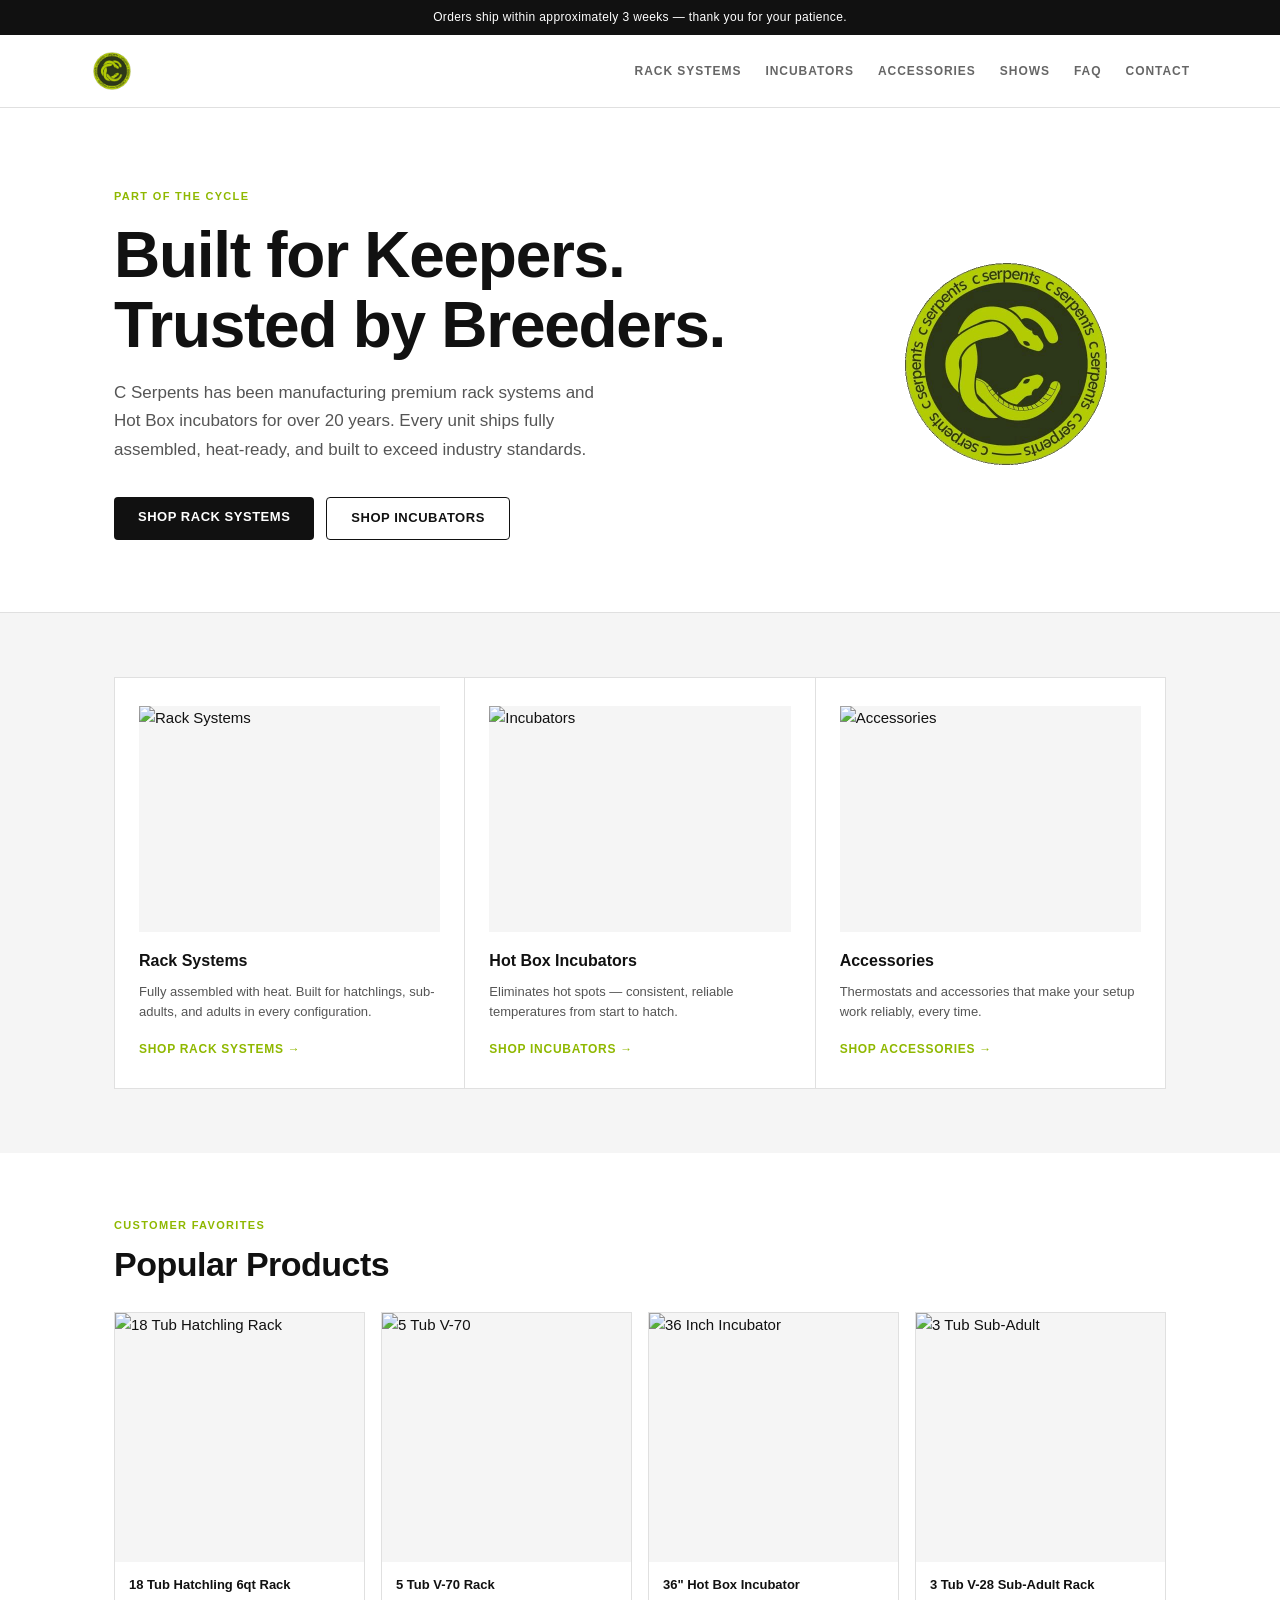
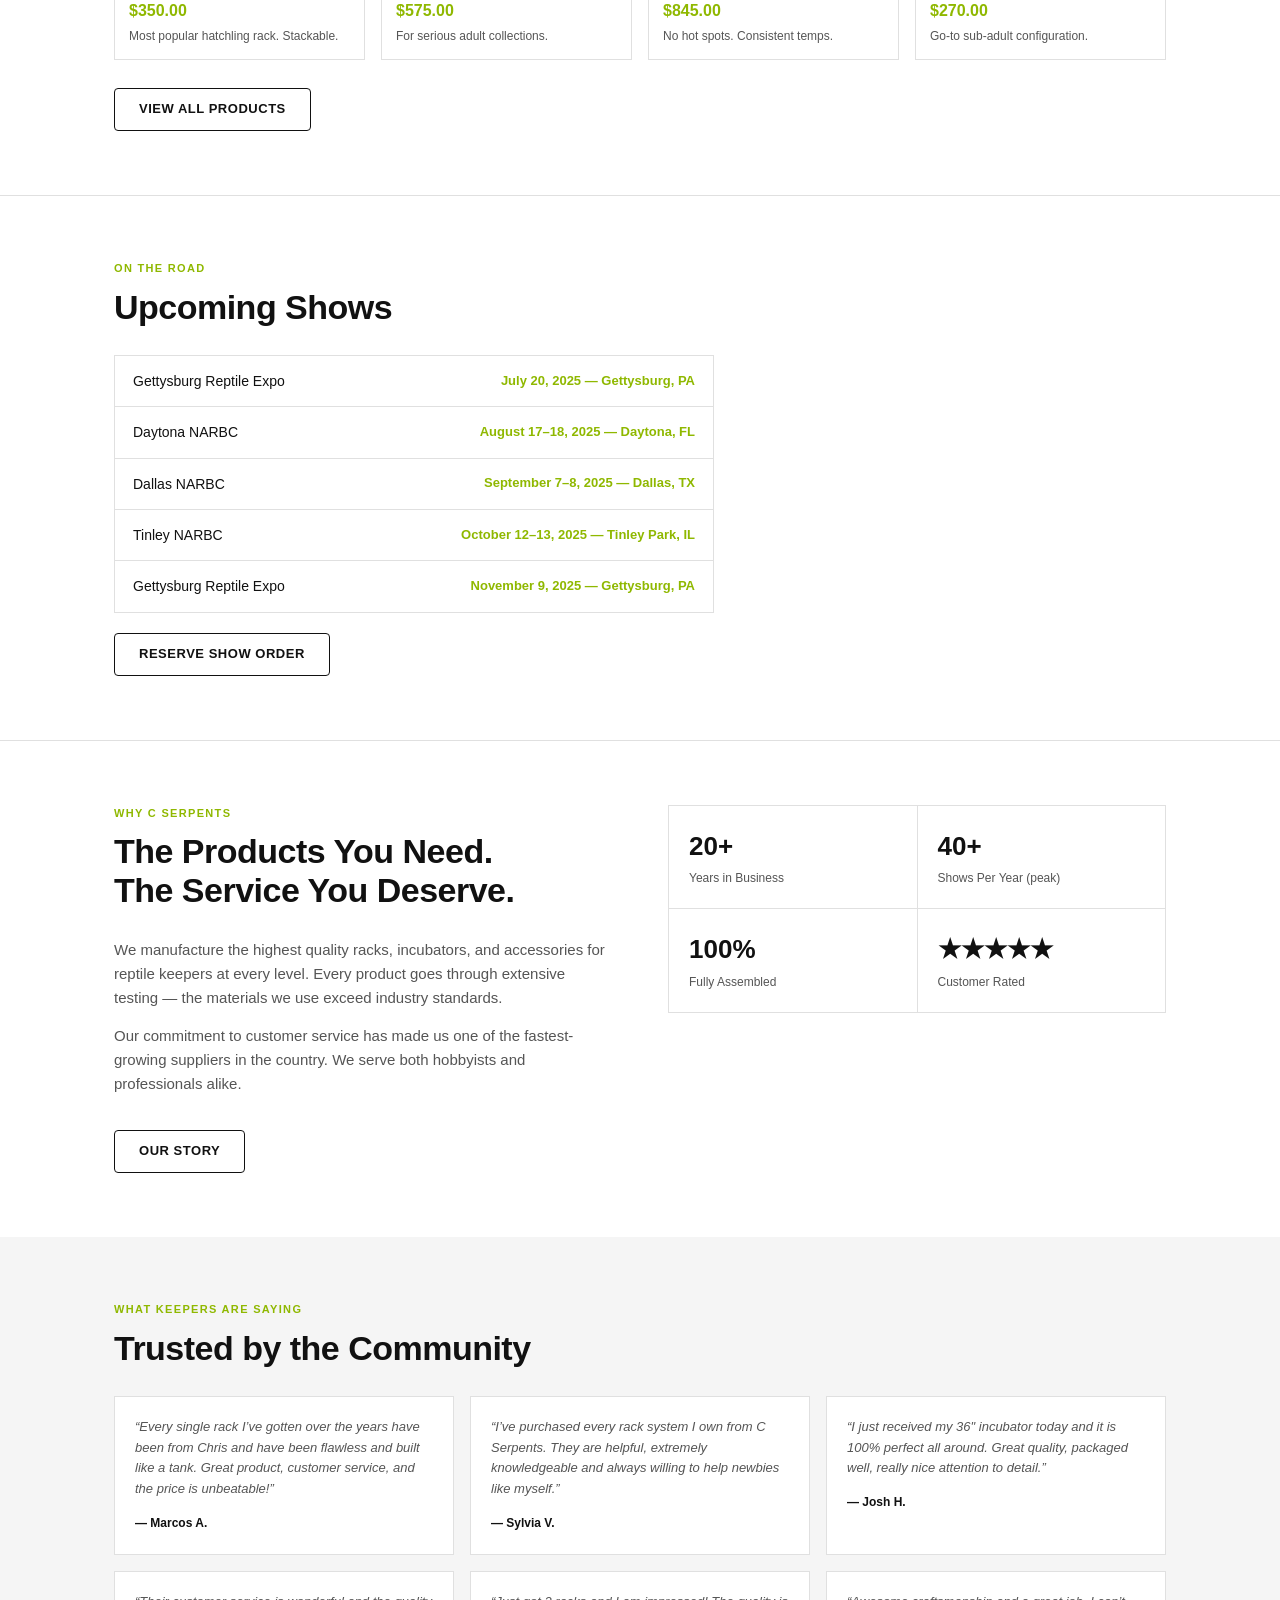
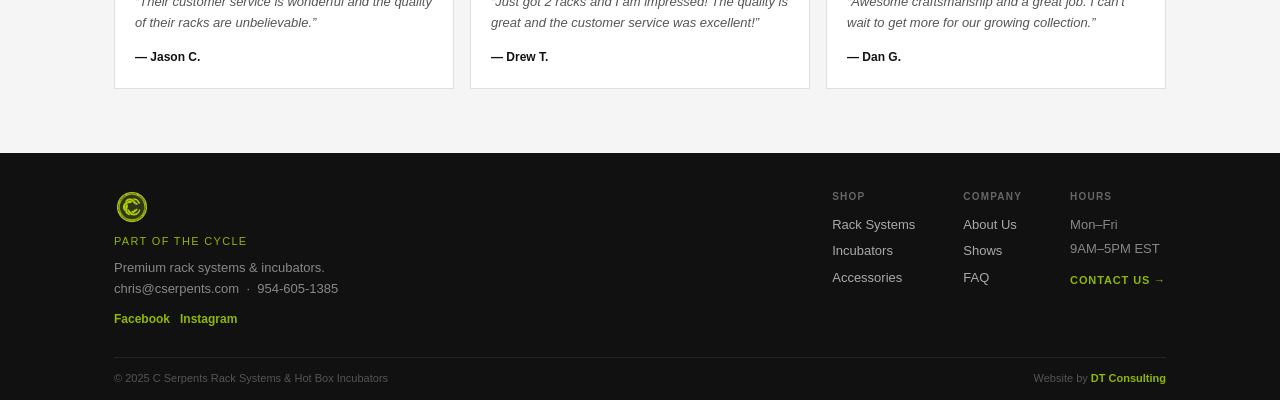
==== cserpents-site/index.html @ f7c4298c "Update index.html" ====
<!DOCTYPE html>
<html lang="en">
<head>
<meta charset="UTF-8">
<meta name="viewport" content="width=device-width, initial-scale=1.0, viewport-fit=cover">
<meta name="theme-color" content="#ffffff">
<meta name="apple-mobile-web-app-capable" content="yes">
<meta name="apple-mobile-web-app-status-bar-style" content="default">
<title>C Serpents Rack Systems & Hot Box Incubators</title>
<meta name="description" content="Premium rack systems, Hot Box incubators and accessories for reptile keepers and breeders.">
<link rel="stylesheet" href="css/style.css">
</head>
<body><div class="announcement">Orders ship within approximately 3 weeks &mdash; thank you for your patience.</div>
<header class="site-header">
  <div class="container header-inner">
    <a href="index.html" class="logo"><img src="images/logo.png" alt="C Serpents" height="44"></a>
    <nav class="main-nav">
      <a href="rack-systems.html">Rack Systems</a>
      <a href="incubators.html">Incubators</a>
      <a href="accessories.html">Accessories</a>
      <a href="shows.html">Shows</a>
      <a href="faq.html">FAQ</a>
      <a href="contact.html">Contact</a>
    </nav>
    <button class="menu-toggle" onclick="toggleMenu()">&#9776;</button>
  </div>
  <nav class="mobile-nav" id="mobileNav">
    <a href="rack-systems.html">Rack Systems</a>
    <a href="incubators.html">Incubators</a>
    <a href="accessories.html">Accessories</a>
    <a href="shows.html">Shows</a>
    <a href="faq.html">FAQ</a>
    <a href="contact.html">Contact</a>
  </nav>
</header>
<section class="hero">
  <div class="container hero-inner">
    <div>
      <span class="label hero-animate">Part of the Cycle</span>
      <h1 class="hero-animate">Built for Keepers.<br>Trusted by Breeders.</h1>
      <p class="hero-animate">C Serpents has been manufacturing premium rack systems and Hot Box incubators for over 20 years. Every unit ships fully assembled, heat-ready, and built to exceed industry standards.</p>
      <div class="hero-btns hero-animate">
        <a href="rack-systems.html" class="btn btn-primary">Shop Rack Systems</a>
        <a href="incubators.html" class="btn btn-outline">Shop Incubators</a>
      </div>
    </div>
    <div class="hero-img">
      <img src="images/logo.png" alt="C Serpents">
    </div>
  </div>
</section>

<section class="categories section">
  <div class="container">
    <div class="cat-grid">
      <a href="rack-systems.html" class="cat-card fade-up">
        <img class="cat-card-img" src="https://cserpents.com/wp-content/uploads/2020/07/18-Tub-Reptile-Hatchling-Rack-300x300.jpg" alt="Rack Systems">
        <h3>Rack Systems</h3>
        <p>Fully assembled with heat. Built for hatchlings, sub-adults, and adults in every configuration.</p>
        <span class="cat-link">Shop Rack Systems &rarr;</span>
      </a>
      <a href="incubators.html" class="cat-card fade-up">
        <img class="cat-card-img" src="https://cserpents.com/wp-content/uploads/2020/07/36-inch-reptile-incubator-300x300.jpg" alt="Incubators">
        <h3>Hot Box Incubators</h3>
        <p>Eliminates hot spots &mdash; consistent, reliable temperatures from start to hatch.</p>
        <span class="cat-link">Shop Incubators &rarr;</span>
      </a>
      <a href="accessories.html" class="cat-card fade-up">
        <img class="cat-card-img" src="https://cserpents.com/wp-content/uploads/2020/07/Vivarium-Electronics-VE-200-300x300.jpg" alt="Accessories">
        <h3>Accessories</h3>
        <p>Thermostats and accessories that make your setup work reliably, every time.</p>
        <span class="cat-link">Shop Accessories &rarr;</span>
      </a>
    </div>
  </div>
</section>

<section class="section">
  <div class="container">
    <span class="label">Customer Favorites</span>
    <h2 class="fade-up">Popular Products</h2>
    <div class="product-grid">
      <a href="rack-systems.html" class="product-card fade-up">
        <img src="https://cserpents.com/wp-content/uploads/2020/07/18-Tub-Reptile-Hatchling-Rack-300x300.jpg" alt="18 Tub Hatchling Rack">
        <div class="product-info"><h4>18 Tub Hatchling 6qt Rack</h4><div class="product-price">$350.00</div><p>Most popular hatchling rack. Stackable.</p></div>
      </a>
      <a href="rack-systems.html" class="product-card fade-up">
        <img src="https://cserpents.com/wp-content/uploads/2020/07/5-tub-V-70-300x300.jpg" alt="5 Tub V-70">
        <div class="product-info"><h4>5 Tub V-70 Rack</h4><div class="product-price">$575.00</div><p>For serious adult collections.</p></div>
      </a>
      <a href="incubators.html" class="product-card fade-up">
        <img src="https://cserpents.com/wp-content/uploads/2020/07/36-inch-reptile-incubator-300x300.jpg" alt="36 Inch Incubator">
        <div class="product-info"><h4>36&quot; Hot Box Incubator</h4><div class="product-price">$845.00</div><p>No hot spots. Consistent temps.</p></div>
      </a>
      <a href="rack-systems.html" class="product-card fade-up">
        <img src="https://cserpents.com/wp-content/uploads/2020/07/3-Tub-Sub-Adult-300x300.jpg" alt="3 Tub Sub-Adult">
        <div class="product-info"><h4>3 Tub V-28 Sub-Adult Rack</h4><div class="product-price">$270.00</div><p>Go-to sub-adult configuration.</p></div>
      </a>
    </div>
    <div style="margin-top:28px;"><a href="rack-systems.html" class="btn btn-outline fade-up">View All Products</a></div>
  </div>
</section>

<div class="divider"></div>

<section class="section">
  <div class="container">
    <span class="label">On the Road</span>
    <h2 class="fade-up">Upcoming Shows</h2>
    <div class="shows-list">
      <div class="show-item fade-up"><span class="show-name">Gettysburg Reptile Expo</span><span class="show-date">July 20, 2025 &mdash; Gettysburg, PA</span></div>
      <div class="show-item fade-up"><span class="show-name">Daytona NARBC</span><span class="show-date">August 17&ndash;18, 2025 &mdash; Daytona, FL</span></div>
      <div class="show-item fade-up"><span class="show-name">Dallas NARBC</span><span class="show-date">September 7&ndash;8, 2025 &mdash; Dallas, TX</span></div>
      <div class="show-item fade-up"><span class="show-name">Tinley NARBC</span><span class="show-date">October 12&ndash;13, 2025 &mdash; Tinley Park, IL</span></div>
      <div class="show-item fade-up"><span class="show-name">Gettysburg Reptile Expo</span><span class="show-date">November 9, 2025 &mdash; Gettysburg, PA</span></div>
    </div>
    <div style="margin-top:20px;"><a href="shows.html" class="btn btn-outline">Reserve Show Order</a></div>
  </div>
</section>

<div class="divider"></div>

<section class="section">
  <div class="container about-inner">
    <div class="fade-up">
      <span class="label">Why C Serpents</span>
      <h2>The Products You Need.<br>The Service You Deserve.</h2>
      <p>We manufacture the highest quality racks, incubators, and accessories for reptile keepers at every level. Every product goes through extensive testing &mdash; the materials we use exceed industry standards.</p>
      <p style="margin-top:10px;">Our commitment to customer service has made us one of the fastest-growing suppliers in the country. We serve both hobbyists and professionals alike.</p>
      <a href="about.html" class="btn btn-outline" style="margin-top:20px;">Our Story</a>
    </div>
    <div class="stats-grid">
      <div class="stat fade-up"><div class="stat-num">20+</div><div class="stat-label">Years in Business</div></div>
      <div class="stat fade-up"><div class="stat-num">40+</div><div class="stat-label">Shows Per Year (peak)</div></div>
      <div class="stat fade-up"><div class="stat-num">100%</div><div class="stat-label">Fully Assembled</div></div>
      <div class="stat fade-up"><div class="stat-num">&#9733;&#9733;&#9733;&#9733;&#9733;</div><div class="stat-label">Customer Rated</div></div>
    </div>
  </div>
</section>

<section class="testimonials section">
  <div class="container">
    <span class="label">What Keepers Are Saying</span>
    <h2 class="fade-up">Trusted by the Community</h2>
    <div class="testimonials-grid">
      <div class="testimonial fade-up"><p>&ldquo;Every single rack I&rsquo;ve gotten over the years have been from Chris and have been flawless and built like a tank. Great product, customer service, and the price is unbeatable!&rdquo;</p><cite>&mdash; Marcos A.</cite></div>
      <div class="testimonial fade-up"><p>&ldquo;I&rsquo;ve purchased every rack system I own from C Serpents. They are helpful, extremely knowledgeable and always willing to help newbies like myself.&rdquo;</p><cite>&mdash; Sylvia V.</cite></div>
      <div class="testimonial fade-up"><p>&ldquo;I just received my 36&quot; incubator today and it is 100% perfect all around. Great quality, packaged well, really nice attention to detail.&rdquo;</p><cite>&mdash; Josh H.</cite></div>
      <div class="testimonial fade-up"><p>&ldquo;Their customer service is wonderful and the quality of their racks are unbelievable.&rdquo;</p><cite>&mdash; Jason C.</cite></div>
      <div class="testimonial fade-up"><p>&ldquo;Just got 2 racks and I am impressed! The quality is great and the customer service was excellent!&rdquo;</p><cite>&mdash; Drew T.</cite></div>
      <div class="testimonial fade-up"><p>&ldquo;Awesome craftsmanship and a great job. I can&rsquo;t wait to get more for our growing collection.&rdquo;</p><cite>&mdash; Dan G.</cite></div>
    </div>
  </div>
</section>
<footer class="footer-simple">
  <div class="container">
    <div class="footer-simple-inner">
      <div class="footer-simple-brand">
        <img src="images/logo.png" alt="C Serpents">
        <p style="font-size:11px;letter-spacing:0.12em;text-transform:uppercase;color:#8fb800;margin-top:8px;margin-bottom:6px;">Part of the Cycle</p>
        <p>Premium rack systems &amp; incubators.<br>chris@cserpents.com &nbsp;&middot;&nbsp; 954-605-1385</p>
        <div style="margin-top:10px;display:flex;gap:10px;">
          <a href="https://www.facebook.com/C-Serpents-Reptiles-and-Racks-219701221396232/" target="_blank" style="font-size:12px;color:#8fb800;font-weight:600;">Facebook</a>
          <a href="https://www.instagram.com/cserpents/" target="_blank" style="font-size:12px;color:#8fb800;font-weight:600;">Instagram</a>
        </div>
      </div>
      <div class="footer-simple-col">
        <h4>Shop</h4>
        <a href="rack-systems.html">Rack Systems</a>
        <a href="incubators.html">Incubators</a>
        <a href="accessories.html">Accessories</a>
      </div>
      <div class="footer-simple-col">
        <h4>Company</h4>
        <a href="about.html">About Us</a>
        <a href="shows.html">Shows</a>
        <a href="faq.html">FAQ</a>
      </div>
      <div class="footer-simple-col">
        <h4>Hours</h4>
        <p>Mon&ndash;Fri</p>
        <p>9AM&ndash;5PM EST</p>
        <a href="contact.html" style="margin-top:8px;display:inline-block;font-size:11px;font-weight:700;letter-spacing:0.08em;text-transform:uppercase;color:#8fb800;">Contact Us &rarr;</a>
      </div>
    </div>
    <div class="footer-bar">
      <span>&copy; 2025 C Serpents Rack Systems &amp; Hot Box Incubators</span>
      <span>Website by <strong>DT Consulting</strong></span>
    </div>
  </div>
</footer>
<script src="js/main.js"></script>
</body>
</html>
---- cserpents-site/css/style.css ----
*, *::before, *::after { box-sizing: border-box; margin: 0; padding: 0; }

:root {
  --green: #8fb800;
  --black: #111111;
  --gray:  #555555;
  --light: #f5f5f5;
  --border: #e0e0e0;
  --white: #ffffff;
}

html { scroll-behavior: smooth; }

body {
  font-family: -apple-system, BlinkMacSystemFont, 'Segoe UI', Helvetica, Arial, sans-serif;
  background: var(--white);
  color: var(--black);
  font-size: 15px;
  line-height: 1.6;
}

img { max-width: 100%; display: block; }
a { color: var(--black); text-decoration: none; }

.container { max-width: 1100px; margin: 0 auto; padding: 0 24px; }
.section { padding: 64px 0; }

h1 { font-size: clamp(28px, 4vw, 48px); font-weight: 700; line-height: 1.1; letter-spacing: -0.02em; }
h2 { font-size: clamp(22px, 3vw, 34px); font-weight: 700; line-height: 1.15; letter-spacing: -0.015em; margin-bottom: 28px; }
h3 { font-size: 17px; font-weight: 600; margin-bottom: 6px; }
h4 { font-size: 14px; font-weight: 600; margin-bottom: 4px; }
p  { color: var(--gray); }

/* LABEL */
.label {
  font-size: 11px; font-weight: 600;
  letter-spacing: 0.12em; text-transform: uppercase;
  color: var(--green); display: block; margin-bottom: 10px;
}

/* BUTTONS */
.btn {
  display: inline-block; padding: 10px 24px;
  font-size: 13px; font-weight: 600;
  letter-spacing: 0.04em; text-transform: uppercase;
  border-radius: 4px; transition: background 0.15s, color 0.15s;
  cursor: pointer; border: none;
}
.btn-primary { background: var(--black); color: var(--white); }
.btn-primary:hover { background: #333; color: var(--white); }
.btn-outline { background: transparent; color: var(--black); border: 1.5px solid var(--black); }
.btn-outline:hover { background: var(--black); color: var(--white); }
.btn-green { background: var(--green); color: var(--white); }
.btn-green:hover { background: #7aa300; color: var(--white); }

/* ANNOUNCEMENT */
.announcement {
  background: var(--black); color: var(--white);
  text-align: center; padding: 8px 16px;
  font-size: 12px; font-weight: 500; letter-spacing: 0.03em;
}

/* HEADER */
.site-header {
  background: var(--white);
  border-bottom: 1px solid var(--border);
  position: sticky; top: 0; z-index: 100;
}
.header-inner {
  display: flex; align-items: center;
  justify-content: space-between;
  padding: 14px 0;
}
.logo img { height: 44px; }
.main-nav { display: flex; gap: 24px; align-items: center; }
.main-nav a {
  font-size: 12px; font-weight: 600;
  letter-spacing: 0.08em; text-transform: uppercase;
  color: #666; transition: color 0.15s;
}
.main-nav a:hover, .main-nav a.active { color: var(--black); }
.menu-toggle { display: none; background: none; border: none; font-size: 20px; cursor: pointer; }
.mobile-nav { display: none; flex-direction: column; padding: 16px 24px; gap: 14px; border-top: 1px solid var(--border); background: var(--white); }
.mobile-nav.open { display: flex; }
.mobile-nav a { font-size: 14px; font-weight: 500; color: #555; }

/* HERO */
.hero { padding: 64px 0 56px; border-bottom: 1px solid var(--border); }
.hero-inner { display: grid; grid-template-columns: 1fr 280px; gap: 48px; align-items: center; }
.hero .label { margin-bottom: 14px; }
.hero h1 { margin-bottom: 16px; }
.hero p { font-size: 16px; max-width: 500px; margin-bottom: 28px; }
.hero-btns { display: flex; gap: 12px; flex-wrap: wrap; }
.hero-img img { width: 240px; height: 240px; object-fit: contain; }

/* CATEGORIES */
.categories { background: var(--light); }
.cat-grid { display: grid; grid-template-columns: repeat(3,1fr); gap: 1px; background: var(--border); border: 1px solid var(--border); }
.cat-card {
  background: var(--white); padding: 28px 24px;
  display: block; transition: background 0.15s;
}
.cat-card:hover { background: #fafff0; }
.cat-card h3 { color: var(--black); margin-bottom: 8px; font-size: 16px; }
.cat-card p { font-size: 13px; margin-bottom: 14px; line-height: 1.55; }
.cat-link { font-size: 12px; font-weight: 600; color: var(--green); text-transform: uppercase; letter-spacing: 0.06em; }

/* PRODUCTS GRID */
.product-grid { display: grid; grid-template-columns: repeat(4,1fr); gap: 16px; }
.product-card {
  border: 1px solid var(--border); display: block;
  transition: border-color 0.15s;
}
.product-card:hover { border-color: #aaa; }
.product-card img { width: 100%; aspect-ratio: 1; object-fit: cover; background: var(--light); }
.product-info { padding: 14px; }
.product-info h4 { color: var(--black); font-size: 13px; margin-bottom: 4px; line-height: 1.4; }
.product-price { color: var(--green); font-size: 16px; font-weight: 700; margin-bottom: 4px; }
.product-info p { font-size: 12px; line-height: 1.5; }

/* ALL PRODUCTS PAGE */
.product-grid-full { display: grid; grid-template-columns: repeat(auto-fill, minmax(220px,1fr)); gap: 16px; margin-top: 24px; }

/* FILTER */
.filter-bar { display: flex; gap: 8px; flex-wrap: wrap; margin-bottom: 24px; }
.filter-btn {
  padding: 6px 16px; font-size: 12px; font-weight: 500;
  border: 1px solid var(--border); background: var(--white);
  cursor: pointer; transition: all 0.15s; border-radius: 2px;
}
.filter-btn:hover { border-color: var(--black); }
.filter-btn.active { background: var(--black); color: var(--white); border-color: var(--black); }

/* SHOWS */
.shows-list { display: flex; flex-direction: column; border: 1px solid var(--border); max-width: 600px; }
.show-item {
  display: flex; justify-content: space-between;
  align-items: center; padding: 14px 18px;
  border-bottom: 1px solid var(--border);
}
.show-item:last-child { border-bottom: none; }
.show-name { font-weight: 500; font-size: 14px; }
.show-date { font-size: 13px; color: var(--green); font-weight: 600; }

/* ABOUT / STATS */
.about-inner { display: grid; grid-template-columns: 1fr 1fr; gap: 56px; align-items: start; }
.about-inner p { margin-bottom: 14px; font-size: 15px; }
.stats-grid { display: grid; grid-template-columns: 1fr 1fr; gap: 1px; background: var(--border); border: 1px solid var(--border); }
.stat { background: var(--white); padding: 20px; }
.stat-num { font-size: 26px; font-weight: 700; color: var(--black); margin-bottom: 2px; }
.stat-label { font-size: 12px; color: var(--gray); }

/* TESTIMONIALS */
.testimonials { background: var(--light); }
.testimonials-grid { display: grid; grid-template-columns: repeat(3,1fr); gap: 16px; }
.testimonial { background: var(--white); border: 1px solid var(--border); padding: 20px; }
.testimonial p { font-size: 13px; font-style: italic; color: var(--gray); margin-bottom: 10px; line-height: 1.6; }
.testimonial cite { font-size: 12px; font-weight: 600; color: var(--black); font-style: normal; }

/* PAGE HERO */
.page-hero { padding: 40px 0 32px; border-bottom: 1px solid var(--border); }
.page-hero h1 { font-size: clamp(24px, 3.5vw, 38px); margin-bottom: 8px; }
.page-hero p { font-size: 15px; max-width: 560px; }

/* INFO BOX */
.info-box { background: var(--light); border: 1px solid var(--border); padding: 22px 24px; margin-top: 32px; max-width: 640px; }
.info-box h4 { margin-bottom: 8px; font-size: 14px; }
.info-box p { font-size: 13px; }

/* FAQ */
.faq-list { display: flex; flex-direction: column; max-width: 720px; }
.faq-item { border-bottom: 1px solid var(--border); }
.faq-item:first-child { border-top: 1px solid var(--border); }
.faq-q {
  padding: 16px 0; display: flex; justify-content: space-between;
  align-items: center; cursor: pointer; font-weight: 500; font-size: 15px;
}
.faq-q:hover { color: var(--green); }
.faq-icon { color: var(--green); font-size: 18px; flex-shrink: 0; margin-left: 16px; transition: transform 0.2s; }
.faq-q.open .faq-icon { transform: rotate(45deg); }
.faq-a { display: none; padding: 0 0 16px; }
.faq-a.open { display: block; }
.faq-a p { font-size: 14px; line-height: 1.7; }

/* CONTACT */
.contact-grid { display: grid; grid-template-columns: 1fr 1fr; gap: 48px; }
.form-group { margin-bottom: 16px; }
.form-group label { display: block; font-size: 11px; font-weight: 600; text-transform: uppercase; letter-spacing: 0.08em; color: #666; margin-bottom: 5px; }
.form-group input, .form-group textarea {
  width: 100%; padding: 9px 12px;
  border: 1px solid var(--border); background: var(--white);
  font-size: 14px; font-family: inherit; color: var(--black);
  transition: border-color 0.15s;
}
.form-group input:focus, .form-group textarea:focus { outline: none; border-color: var(--black); }
.form-group textarea { min-height: 110px; resize: vertical; }
.contact-detail { display: flex; gap: 12px; margin-bottom: 14px; font-size: 14px; }

/* VALUES */
.values-list { display: flex; flex-direction: column; gap: 0; border: 1px solid var(--border); }
.value-item { padding: 18px 20px; border-bottom: 1px solid var(--border); }
.value-item:last-child { border-bottom: none; }
.value-item h4 { color: var(--black); margin-bottom: 4px; }
.value-item p { font-size: 13px; }

/* FOOTER */
.site-footer { background: var(--black); color: var(--white); padding: 48px 0 0; }
.footer-inner { display: grid; grid-template-columns: 2fr 1fr 1fr 1fr; gap: 36px; padding-bottom: 36px; }
.footer-brand p { font-size: 13px; color: #aaa; margin-top: 10px; }
.footer-tagline { font-size: 10px; letter-spacing: 0.16em; text-transform: uppercase; color: var(--green); display: block; margin-top: 8px; margin-bottom: 6px; }
.footer-links h4, .footer-contact h4 { font-size: 10px; font-weight: 600; letter-spacing: 0.12em; text-transform: uppercase; color: #aaa; margin-bottom: 12px; }
.footer-links a { display: block; font-size: 13px; color: #ccc; margin-bottom: 7px; transition: color 0.15s; }
.footer-links a:hover { color: var(--white); }
.footer-contact p { font-size: 13px; color: #ccc; margin-bottom: 5px; }
.social-links { display: flex; gap: 10px; margin-top: 12px; }
.social-links a { font-size: 12px; font-weight: 600; color: var(--green); }
.footer-bottom { border-top: 1px solid #333; padding: 14px 0; }
.footer-bottom .container { display: flex; justify-content: space-between; }
.footer-bottom span { font-size: 12px; color: #666; }
.footer-bottom strong { color: var(--green); }

/* SECTION DIVIDER */
.divider { height: 1px; background: var(--border); }

/* RESPONSIVE */
@media (max-width: 1024px) {
  .product-grid { grid-template-columns: repeat(3,1fr); }
  .testimonials-grid { grid-template-columns: repeat(2,1fr); }
  .footer-inner { grid-template-columns: 1fr 1fr; }
}
@media (max-width: 768px) {
  .hero-inner { grid-template-columns: 1fr; }
  .hero-img { display: none; }
  .cat-grid { grid-template-columns: 1fr; }
  .about-inner, .contact-grid { grid-template-columns: 1fr; }
  .main-nav { display: none; }
  .menu-toggle { display: block; }
  .testimonials-grid { grid-template-columns: 1fr; }
  .footer-inner { grid-template-columns: 1fr 1fr; }
  .product-grid { grid-template-columns: repeat(2,1fr); }
}
@media (max-width: 480px) {
  .product-grid { grid-template-columns: 1fr; }
  .stats-grid { grid-template-columns: 1fr 1fr; }
  .footer-inner { grid-template-columns: 1fr; }
  .footer-bottom .container { flex-direction: column; gap: 4px; }
}

/* ── ANIMATIONS ── */

/* Fade up on scroll */
.fade-up {
  opacity: 0;
  transform: translateY(24px);
  transition: opacity 0.55s ease, transform 0.55s ease;
}
.fade-up.visible {
  opacity: 1;
  transform: translateY(0);
}

/* Stagger children */
.fade-up:nth-child(2) { transition-delay: 0.08s; }
.fade-up:nth-child(3) { transition-delay: 0.16s; }
.fade-up:nth-child(4) { transition-delay: 0.24s; }
.fade-up:nth-child(5) { transition-delay: 0.32s; }
.fade-up:nth-child(6) { transition-delay: 0.40s; }

/* Hero text animation */
.hero-animate {
  opacity: 0;
  transform: translateY(20px);
  animation: heroIn 0.7s ease forwards;
}
.hero-animate:nth-child(1) { animation-delay: 0.05s; }
.hero-animate:nth-child(2) { animation-delay: 0.15s; }
.hero-animate:nth-child(3) { animation-delay: 0.25s; }
.hero-animate:nth-child(4) { animation-delay: 0.38s; }

@keyframes heroIn {
  to { opacity: 1; transform: translateY(0); }
}

/* Hero logo spin-in */
.hero-img img {
  animation: logoIn 0.9s cubic-bezier(0.34, 1.56, 0.64, 1) forwards;
  opacity: 0;
  animation-delay: 0.2s;
}
@keyframes logoIn {
  from { opacity: 0; transform: scale(0.8) rotate(-8deg); }
  to   { opacity: 1; transform: scale(1) rotate(0deg); }
}

/* Product card hover */
.product-card {
  transition: border-color 0.2s, transform 0.2s, box-shadow 0.2s;
}
.product-card:hover {
  border-color: var(--green) !important;
  transform: translateY(-4px);
  box-shadow: 0 8px 24px rgba(0,0,0,0.08);
}
.product-card img {
  transition: transform 0.35s ease;
}
.product-card:hover img {
  transform: scale(1.04);
}
.product-card { overflow: hidden; }

/* Category card hover */
.cat-card {
  transition: background 0.2s, transform 0.2s, box-shadow 0.2s !important;
}
.cat-card:hover {
  background: #f9fff0 !important;
  transform: translateY(-3px);
  box-shadow: 0 6px 20px rgba(0,0,0,0.06);
}

/* Show item hover */
.show-item {
  transition: background 0.15s, padding-left 0.2s;
}
.show-item:hover {
  background: #f9fff0;
  padding-left: 24px;
}

/* Stat hover */
.stat {
  transition: background 0.2s, transform 0.2s;
  cursor: default;
}
.stat:hover {
  background: #f9fff0;
  transform: scale(1.02);
}

/* Testimonial hover */
.testimonial {
  transition: border-color 0.2s, transform 0.2s, box-shadow 0.2s;
}
.testimonial:hover {
  border-color: var(--green);
  transform: translateY(-3px);
  box-shadow: 0 6px 20px rgba(0,0,0,0.07);
}

/* Button hover bounce */
.btn {
  transition: background 0.15s, color 0.15s, transform 0.15s, box-shadow 0.15s !important;
}
.btn:hover {
  transform: translateY(-2px);
  box-shadow: 0 4px 12px rgba(0,0,0,0.12);
}
.btn:active { transform: translateY(0); box-shadow: none; }

/* Nav link underline animation */
.main-nav a {
  position: relative;
}
.main-nav a::after {
  content: '';
  position: absolute;
  bottom: -2px; left: 0;
  width: 0; height: 2px;
  background: var(--green);
  transition: width 0.2s ease;
}
.main-nav a:hover::after,
.main-nav a.active::after { width: 100%; }

/* Green accent line on hero label */
.label { display: block; margin-bottom: 10px; }

/* Value item hover */
.value-item {
  transition: background 0.15s, border-left 0.15s;
  border-left: 3px solid transparent;
}
.value-item:hover {
  background: #f9fff0;
  border-left-color: var(--green);
}

/* Filter button */
.filter-btn {
  transition: all 0.15s !important;
}
.filter-btn:hover { transform: translateY(-1px); }

/* Announcement bar pulse */
.announcement {
  position: relative;
  overflow: hidden;
}
.announcement::after {
  content: '';
  position: absolute; top: 0; left: -100%;
  width: 60%; height: 100%;
  background: linear-gradient(90deg, transparent, rgba(255,255,255,0.1), transparent);
  animation: shimmer 3s infinite;
}
@keyframes shimmer {
  to { left: 150%; }
}

/* Page hero underline animation */
.page-hero h1 {
  position: relative;
  display: inline-block;
}

/* Scroll indicator on hero */
.scroll-hint {
  display: flex;
  align-items: center;
  gap: 6px;
  font-size: 11px;
  color: #aaa;
  letter-spacing: 0.08em;
  text-transform: uppercase;
  margin-top: 28px;
  animation: bounce 2s infinite;
}
@keyframes bounce {
  0%, 100% { transform: translateY(0); }
  50%       { transform: translateY(4px); }
}

/* Logo hover */
.logo img {
  transition: transform 0.2s ease;
}
.logo:hover img {
  transform: scale(1.05);
}

/* Image hover overlay on product */
.product-card .product-info {
  transition: background 0.2s;
}
.product-card:hover .product-info {
  background: #fafff5;
}

/* Price pop */
.product-price {
  transition: color 0.2s, transform 0.2s;
  display: inline-block;
}
.product-card:hover .product-price {
  transform: scale(1.05);
}

/* ── HERO IMPROVEMENTS ── */
.hero { padding: 80px 0 72px; border-bottom: 1px solid var(--border); }
.hero h1 { font-size: clamp(36px, 5.5vw, 64px); margin-bottom: 18px; }
.hero > .container > div > p { font-size: 17px; line-height: 1.7; max-width: 480px; margin-bottom: 32px; }

/* Category cards with image */
.cat-card-img {
  width: 100%; aspect-ratio: 4/3; object-fit: cover;
  background: #f5f5f5; margin-bottom: 16px;
  transition: transform 0.35s ease;
}
.cat-card:hover .cat-card-img { transform: scale(1.03); }
.cat-card { overflow: hidden; }

/* Order form inline */
.order-form {
  background: #f9f9f9; border: 1px solid var(--border);
  padding: 20px; margin-top: 12px;
  display: none;
}
.order-form.open { display: block; animation: fadeIn 0.25s ease; }
.order-form input, .order-form select, .order-form textarea {
  width: 100%; padding: 8px 10px; margin-bottom: 10px;
  border: 1px solid var(--border); font-family: inherit;
  font-size: 13px; background: white;
}
.order-form input:focus, .order-form select:focus { outline: none; border-color: var(--black); }
.order-btn-sm {
  font-size: 11px; padding: 7px 16px;
  background: var(--green); color: white;
  border: none; cursor: pointer; font-weight: 600;
  letter-spacing: 0.05em; text-transform: uppercase;
  transition: background 0.15s;
}
.order-btn-sm:hover { background: #7aa300; }
.product-order-link {
  display: block; font-size: 11px; font-weight: 600;
  color: var(--green); text-transform: uppercase;
  letter-spacing: 0.06em; margin-top: 8px;
  cursor: pointer; background: none; border: none;
  padding: 0; font-family: inherit;
}
.product-order-link:hover { text-decoration: underline; }

/* Page hero fix - label separate from h1 */
.page-hero .label { display: block; margin-bottom: 12px; }
.page-hero h1 { display: block; }

/* Simpler footer */
.footer-simple {
  background: var(--black); color: white;
  padding: 36px 0 0;
}
.footer-simple-inner {
  display: grid; grid-template-columns: 1fr auto auto auto;
  gap: 48px; align-items: start; padding-bottom: 28px;
}
.footer-simple-brand p { font-size: 13px; color: #888; margin-top: 8px; }
.footer-simple-brand img { height: 36px; }
.footer-simple-col h4 {
  font-size: 10px; font-weight: 700; letter-spacing: 0.12em;
  text-transform: uppercase; color: #666; margin-bottom: 10px;
}
.footer-simple-col a { display: block; font-size: 13px; color: #aaa; margin-bottom: 6px; }
.footer-simple-col a:hover { color: white; }
.footer-simple-col p { font-size: 13px; color: #888; margin-bottom: 4px; }
.footer-bar {
  border-top: 1px solid #222; padding: 12px 0;
  display: flex; justify-content: space-between;
}
.footer-bar span { font-size: 11px; color: #555; }
.footer-bar strong { color: var(--green); }

@media (max-width: 768px) {
  .footer-simple-inner { grid-template-columns: 1fr 1fr; gap: 24px; }
}
@media (max-width: 480px) {
  .footer-simple-inner { grid-template-columns: 1fr; }
}

/* ══════════════════════════════════════
   MOBILE OPTIMIZATIONS
   ══════════════════════════════════════ */

@media (max-width: 768px) {

  /* Base */
  body { font-size: 16px; }
  .container { padding: 0 18px; }
  .section { padding: 48px 0; }

  /* Announcement */
  .announcement { font-size: 13px; padding: 10px 16px; line-height: 1.5; }

  /* Header */
  .site-header { position: sticky; top: 0; z-index: 200; }
  .header-inner { padding: 12px 0; }
  .logo img { height: 38px; }
  .menu-toggle {
    width: 44px; height: 44px;
    display: flex; align-items: center; justify-content: center;
    font-size: 22px; border-radius: 6px;
    background: #f5f5f5;
  }

  /* Mobile nav */
  .mobile-nav {
    padding: 12px 18px 20px;
    gap: 0;
  }
  .mobile-nav a {
    padding: 13px 0;
    border-bottom: 1px solid #f0f0f0;
    font-size: 15px;
    font-weight: 600;
    display: block;
  }
  .mobile-nav a:last-child { border-bottom: none; }

  /* Hero */
  .hero { padding: 40px 0 36px; }
  .hero h1 { font-size: 32px; margin-bottom: 14px; }
  .hero > .container > div > p { font-size: 16px; margin-bottom: 24px; }
  .hero-btns { flex-direction: column; gap: 10px; }
  .hero-btns .btn { text-align: center; padding: 14px 20px; font-size: 14px; width: 100%; max-width: 320px; }
  .hero-img { display: none; }
  .hero-inner { grid-template-columns: 1fr; }

  /* Category cards */
  .cat-grid { grid-template-columns: 1fr; gap: 12px; background: none; border: none; }
  .cat-card { border: 1px solid var(--border) !important; border-radius: 8px; }
  .cat-card-img { aspect-ratio: 16/9; }
  .cat-card h3 { font-size: 17px; }
  .cat-card p { font-size: 14px; }

  /* Product grid */
  .product-grid { grid-template-columns: repeat(2, 1fr); gap: 12px; }
  .product-grid-full { grid-template-columns: repeat(2, 1fr); gap: 12px; }
  .product-info h4 { font-size: 13px; line-height: 1.35; }
  .product-price { font-size: 15px; }
  .product-info p { font-size: 12px; }

  /* Order form */
  .product-order-link { font-size: 12px; padding: 8px 0; min-height: 36px; display: flex; align-items: center; }
  .order-form { padding: 16px; }
  .order-form input, .order-form select, .order-form textarea { font-size: 16px; padding: 10px 12px; } /* 16px prevents iOS zoom */
  .order-btn-sm { padding: 12px 20px; font-size: 13px; width: 100%; }

  /* Filter bar */
  .filter-bar { gap: 6px; }
  .filter-btn { padding: 8px 14px; font-size: 12px; min-height: 36px; }

  /* About */
  .about-inner { grid-template-columns: 1fr; gap: 36px; }
  .stats-grid { grid-template-columns: 1fr 1fr; gap: 10px; }
  .stat { padding: 16px 12px; }
  .stat-num { font-size: 22px; }

  /* Shows */
  .show-item { flex-direction: column; align-items: flex-start; gap: 4px; padding: 14px 16px; }
  .show-name { font-size: 15px; }
  .show-date { font-size: 13px; }

  /* Testimonials */
  .testimonials-grid { grid-template-columns: 1fr; gap: 12px; }
  .testimonial { padding: 18px 16px; }
  .testimonial p { font-size: 14px; }

  /* Page hero */
  .page-hero { padding: 32px 0 24px; }
  .page-hero h1 { font-size: 28px; }
  .page-hero p { font-size: 15px; }

  /* FAQ */
  .faq-q { font-size: 15px; padding: 16px 0; }
  .faq-a p { font-size: 14px; line-height: 1.7; }

  /* Contact */
  .contact-grid { grid-template-columns: 1fr; gap: 36px; }
  .form-group input,
  .form-group textarea { font-size: 16px; padding: 12px; } /* 16px prevents iOS zoom */
  .form-group input { min-height: 48px; }
  .form-group label { font-size: 12px; }

  /* About page */
  .about-inner { grid-template-columns: 1fr; }
  .about-page-content { grid-template-columns: 1fr; }
  .values-list { gap: 0; }
  .value-item { padding: 16px; }

  /* Buttons */
  .btn { min-height: 44px; display: inline-flex; align-items: center; justify-content: center; }

  /* Footer */
  .footer-simple-inner { grid-template-columns: 1fr 1fr; gap: 24px; }
  .footer-simple-brand { grid-column: 1 / -1; }
  .footer-bar { flex-direction: column; gap: 4px; text-align: center; }

  /* Info box */
  .info-box { padding: 18px; }
}

/* ── VERY SMALL SCREENS ── */
@media (max-width: 400px) {
  .product-grid,
  .product-grid-full { grid-template-columns: 1fr; }
  .hero h1 { font-size: 28px; }
  .stats-grid { grid-template-columns: 1fr 1fr; }
  .footer-simple-inner { grid-template-columns: 1fr; }
}

/* ── TOUCH IMPROVEMENTS (all touch devices) ── */
@media (hover: none) {
  /* Remove hover effects that don't make sense on touch */
  .product-card:hover { transform: none; box-shadow: none; }
  .product-card:hover img { transform: none; }
  .cat-card:hover { transform: none; box-shadow: none; }
  .show-item:hover { padding-left: 16px; background: white; }
  .btn:hover { transform: none; box-shadow: none; }

  /* Larger tap areas */
  .cat-link { padding: 8px 0; display: inline-block; }
  .product-order-link { padding: 10px 0; }
  .faq-q { padding: 18px 0; }

  /* Active states for feedback */
  .product-card:active { background: #fafff0; }
  .btn-primary:active { background: #333; }
  .btn-outline:active { background: #111; color: white; }
  .filter-btn:active { background: #eee; }
}

/* ── TABLET ── */
@media (min-width: 769px) and (max-width: 1024px) {
  .product-grid { grid-template-columns: repeat(2, 1fr); }
  .product-grid-full { grid-template-columns: repeat(3, 1fr); }
  .testimonials-grid { grid-template-columns: repeat(2, 1fr); }
  .footer-simple-inner { grid-template-columns: 1fr 1fr; gap: 32px; }
  .footer-simple-brand { grid-column: 1 / -1; }
  .hero h1 { font-size: 44px; }
}
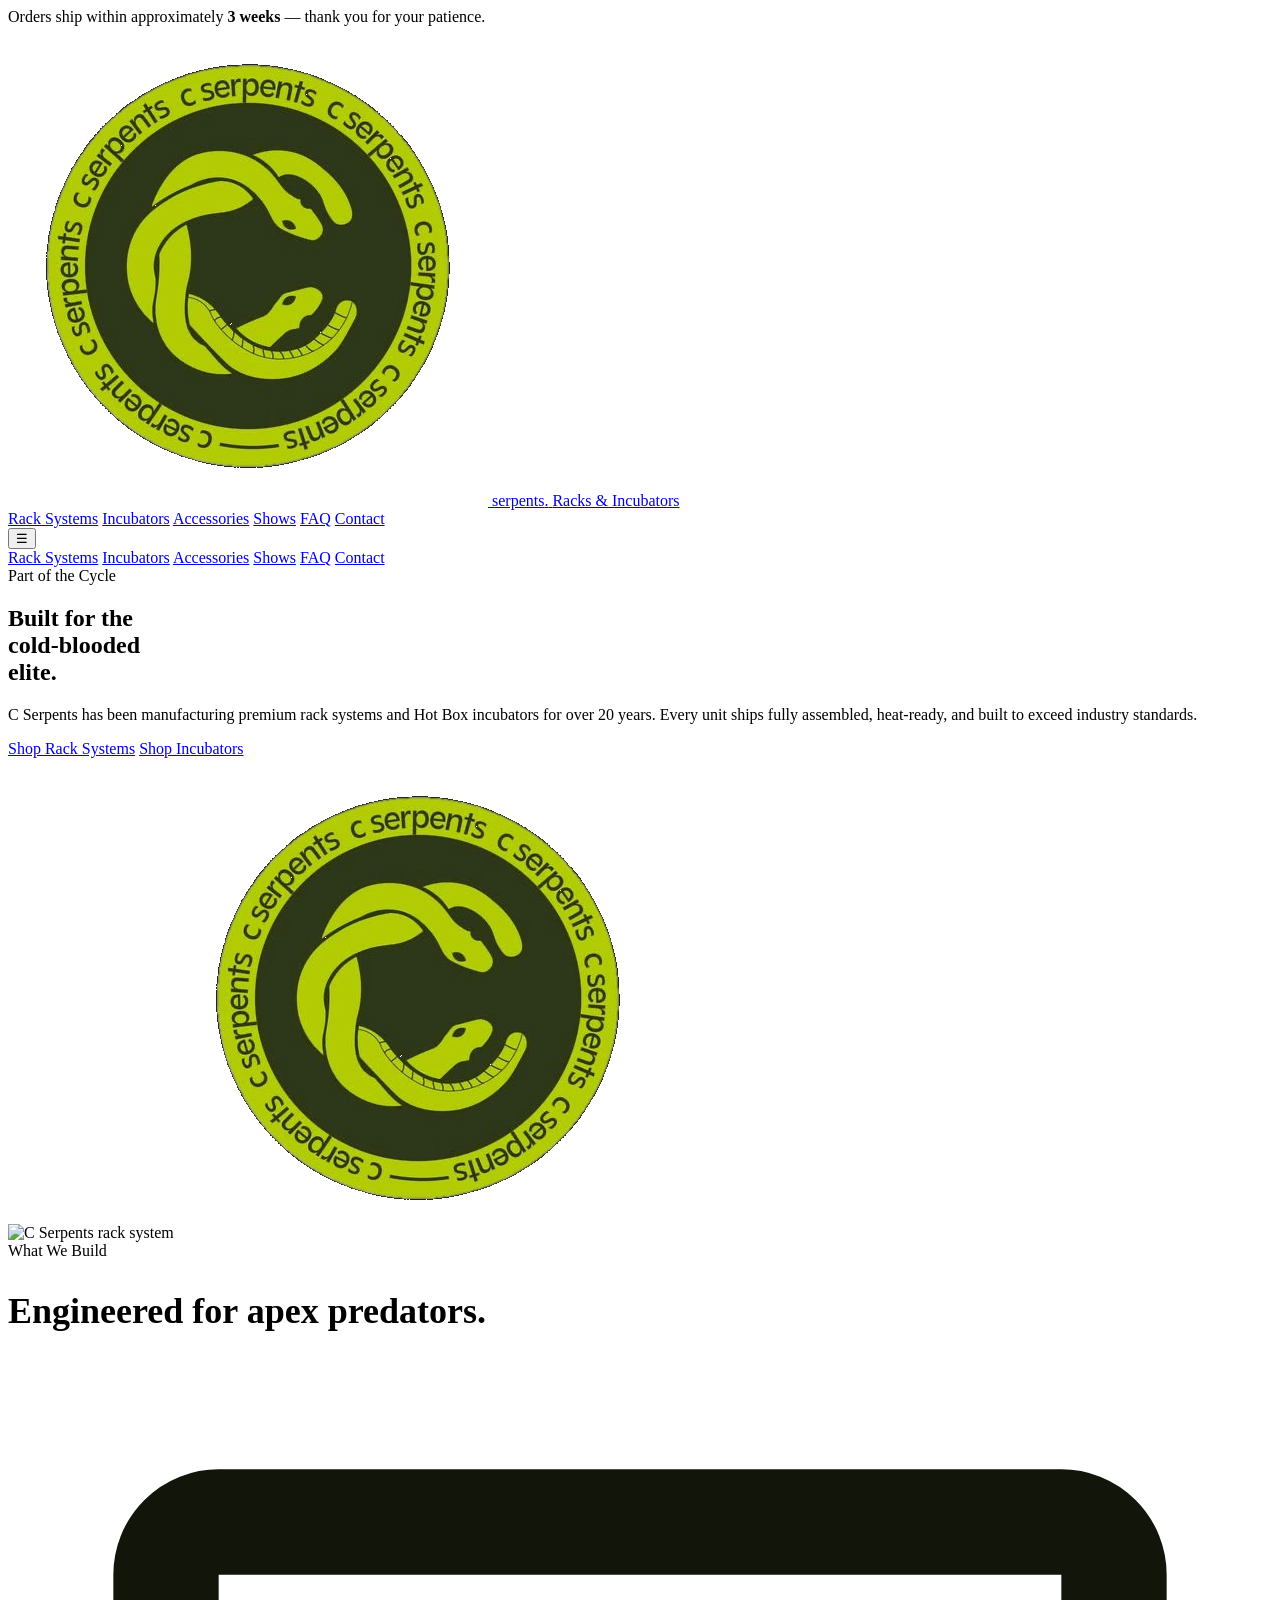
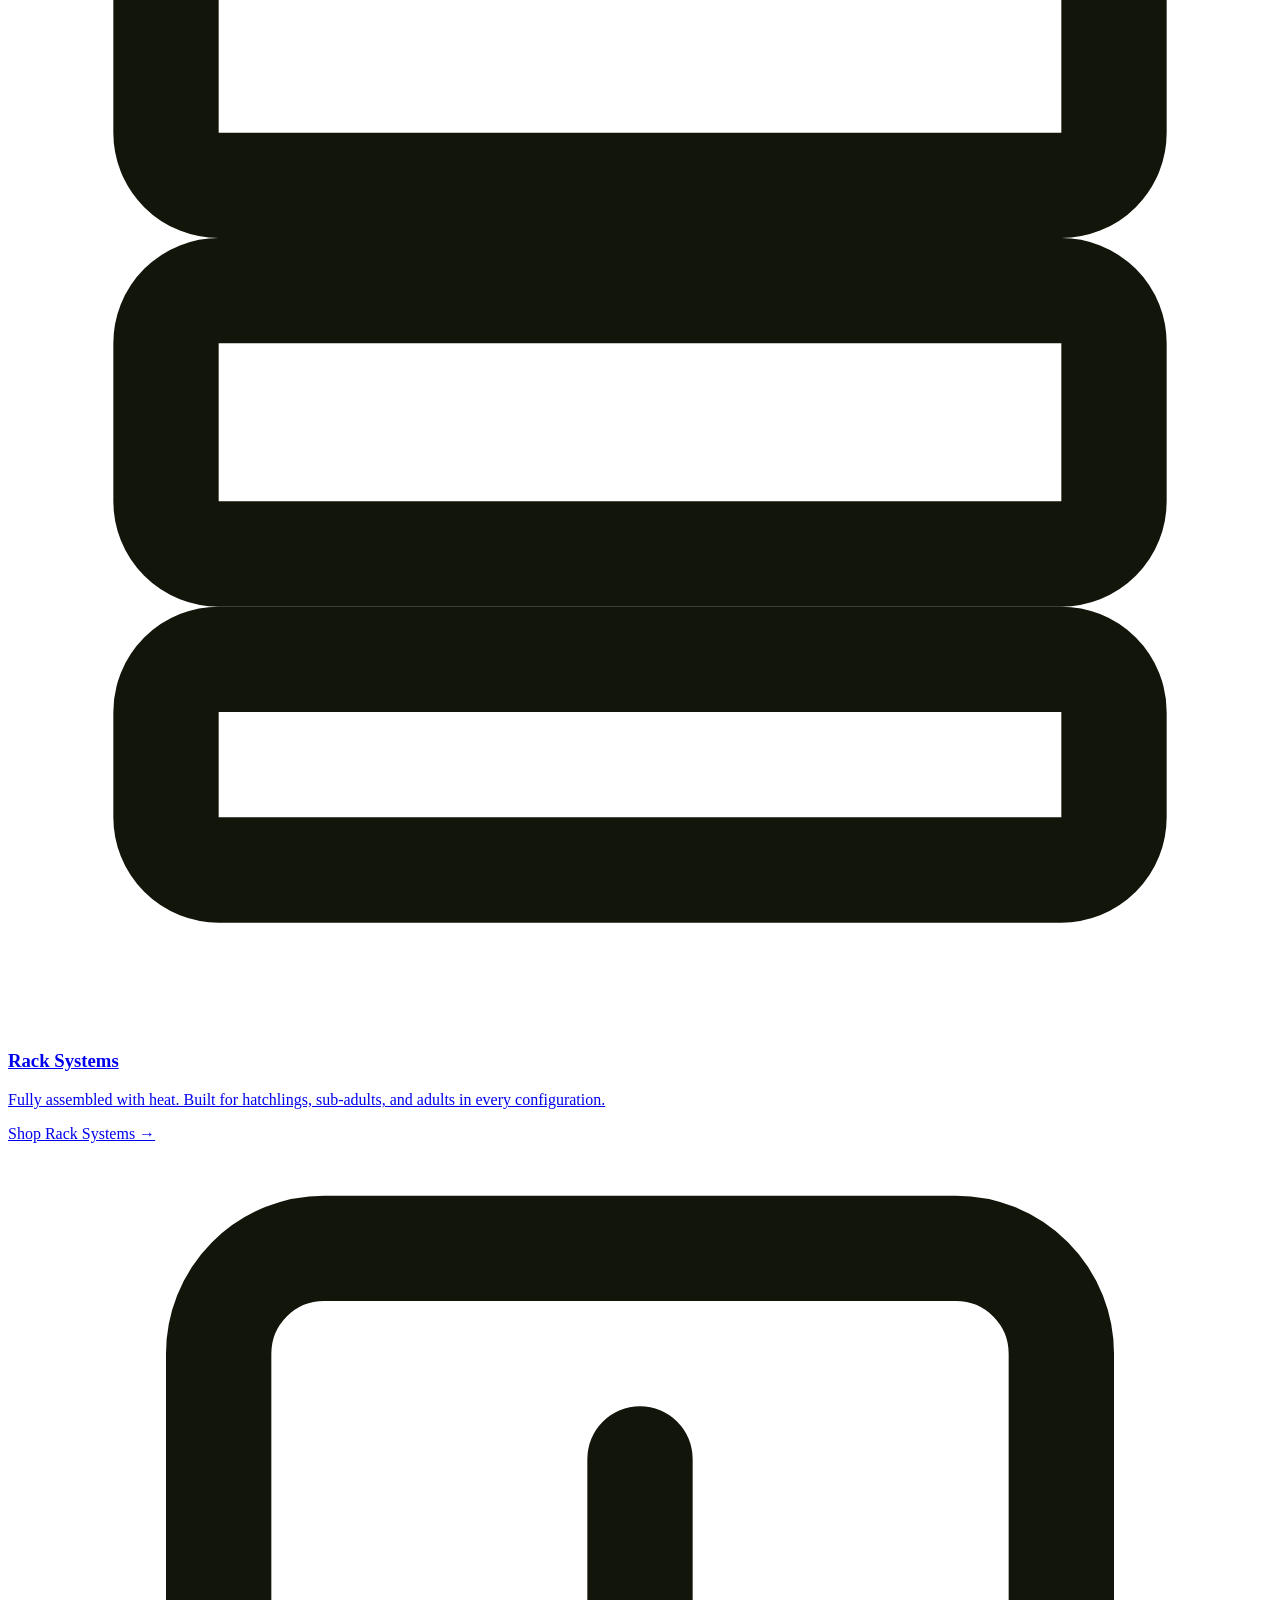
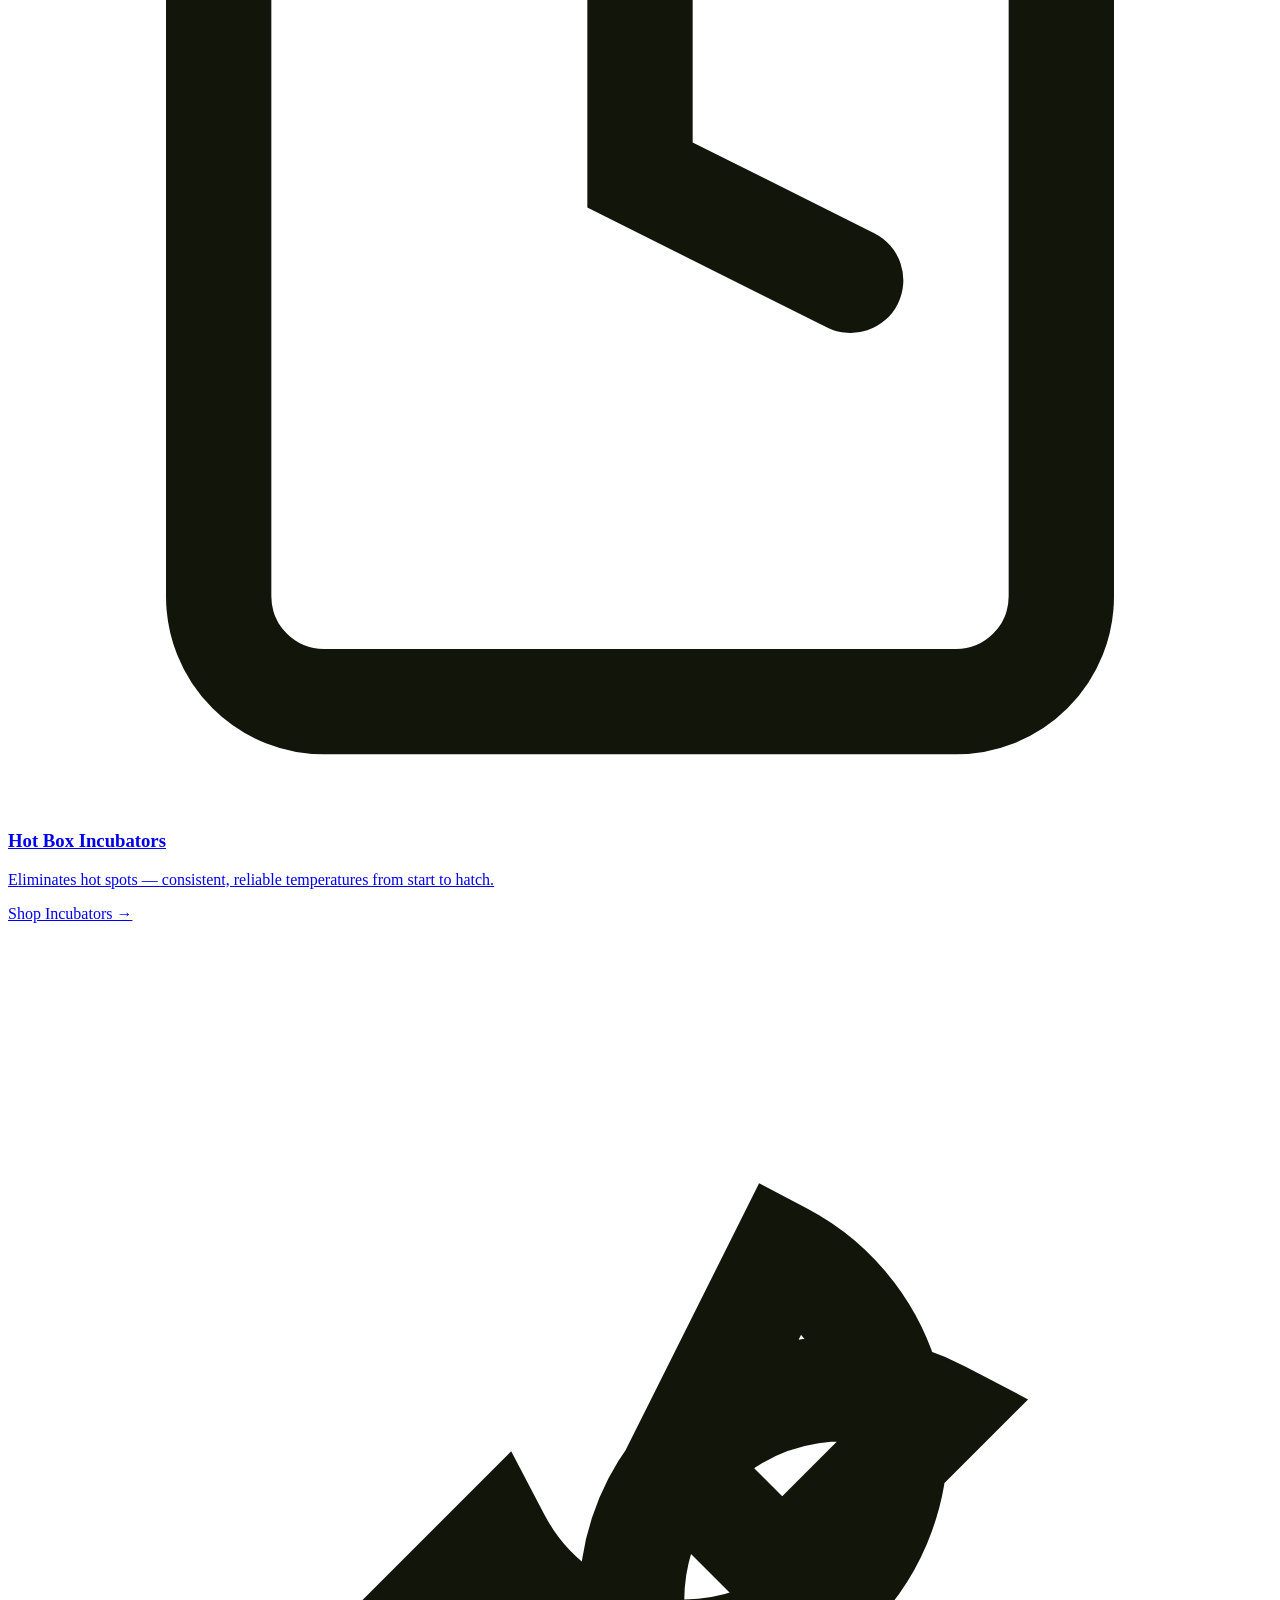
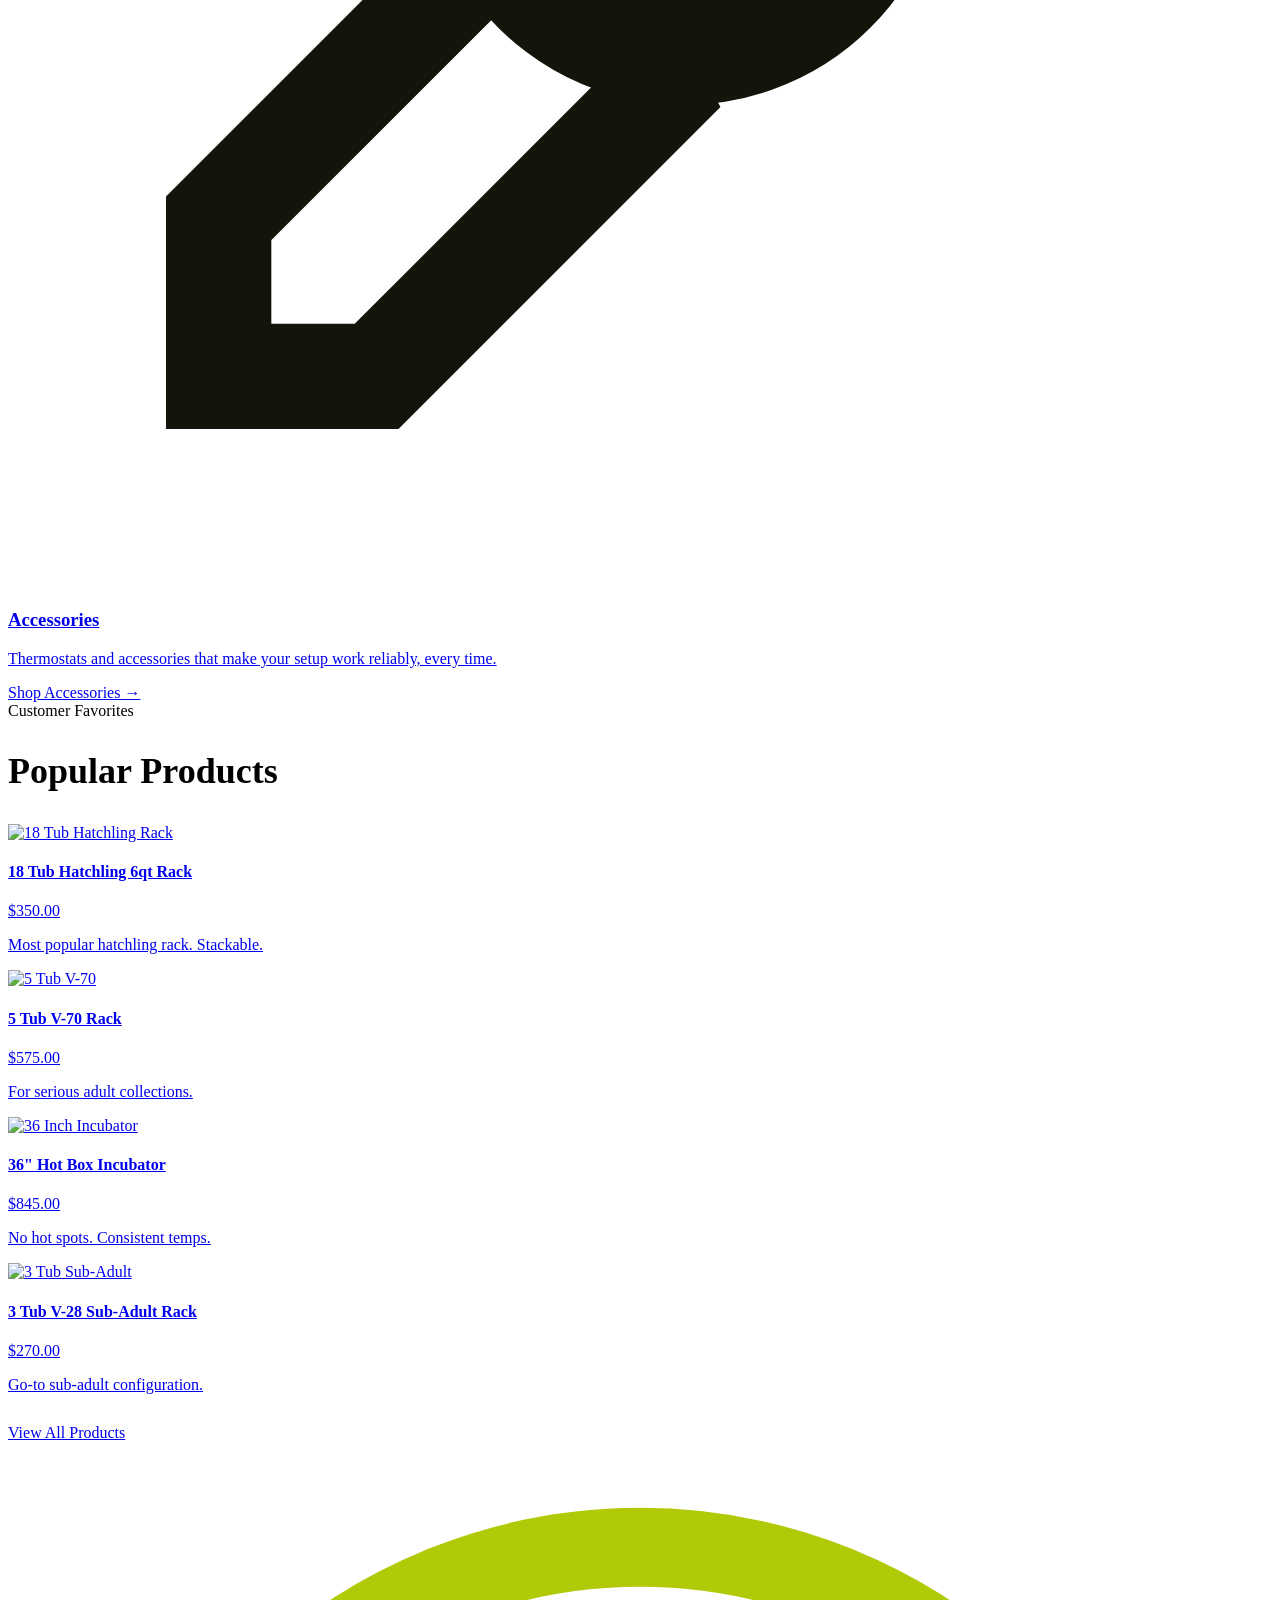
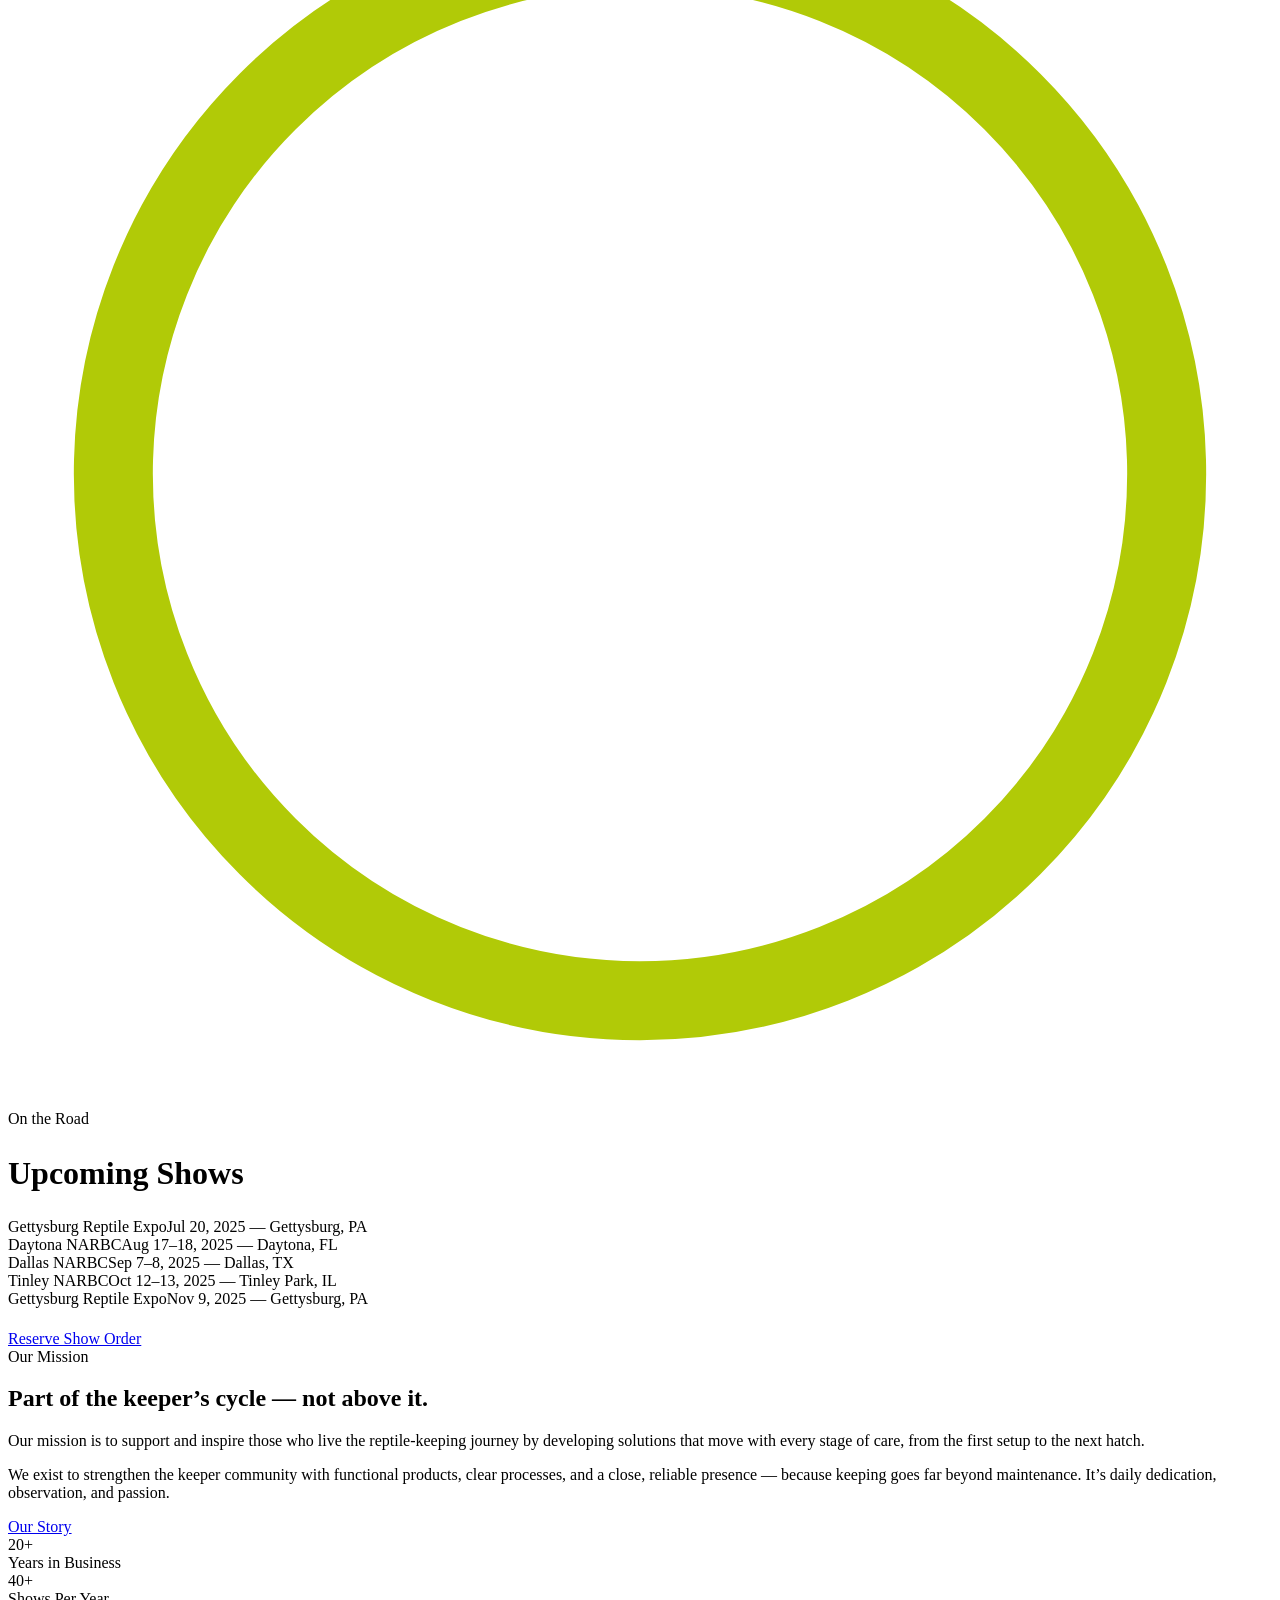
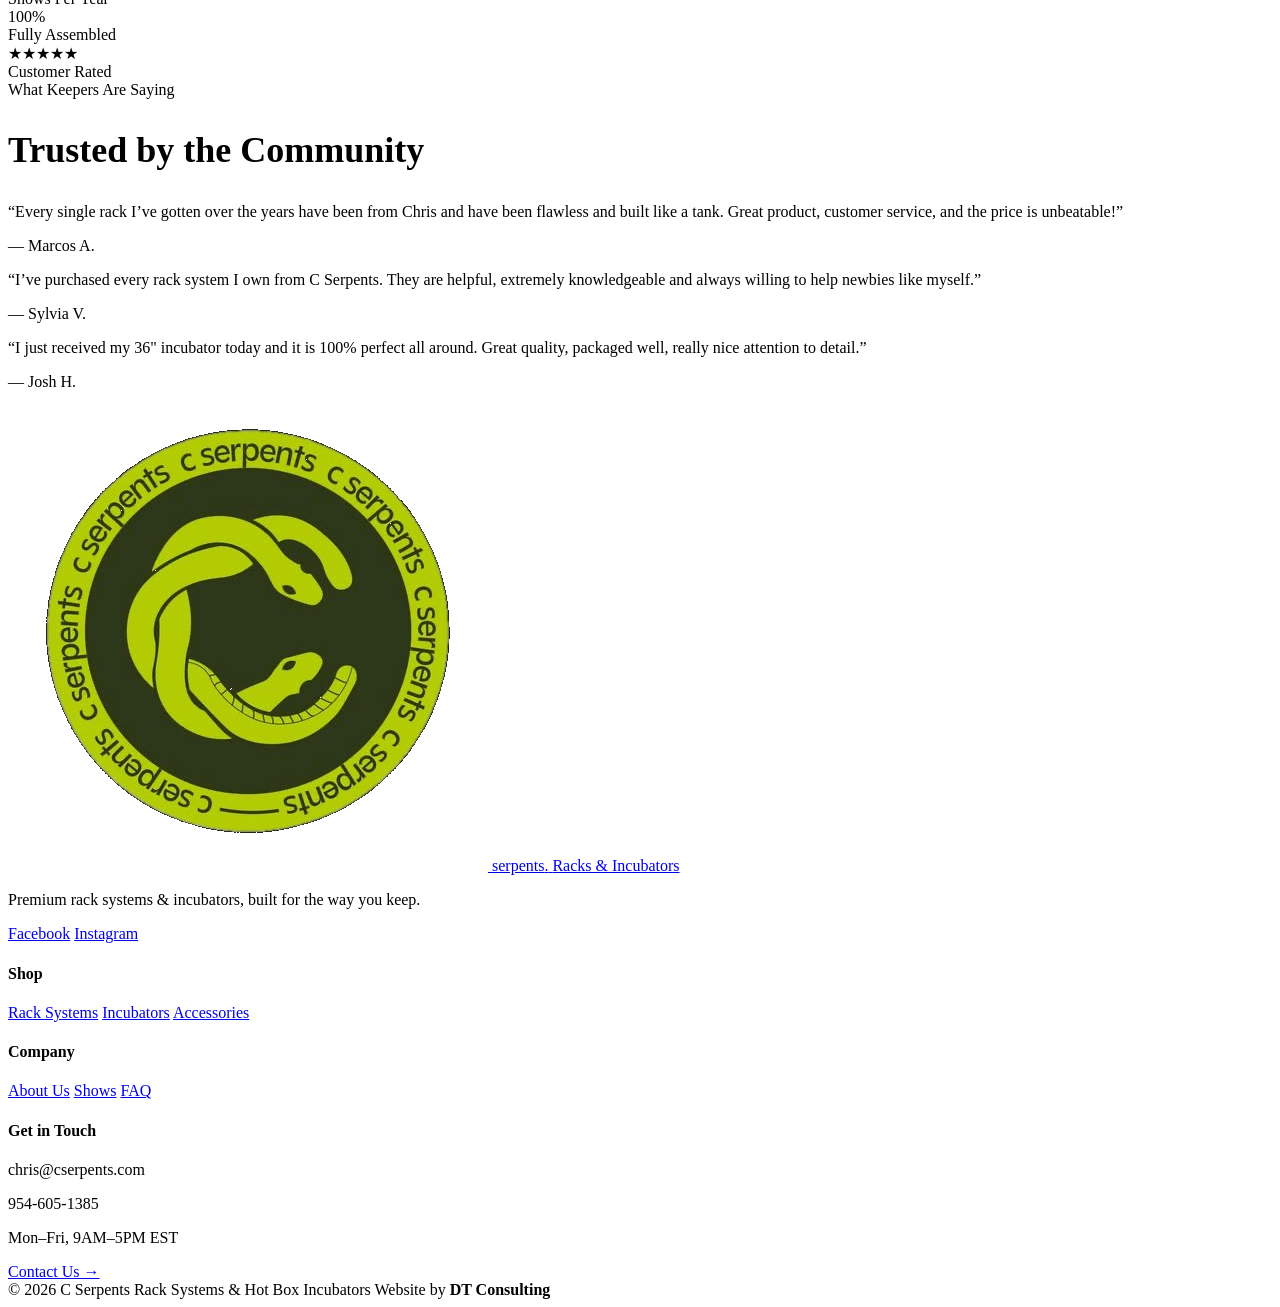
==== commit 916335a4: "Update index.html" ====
--- a/cserpents-site/index.html
+++ b/cserpents-site/index.html
@@ -3,17 +3,29 @@
 <head>
 <meta charset="UTF-8">
 <meta name="viewport" content="width=device-width, initial-scale=1.0, viewport-fit=cover">
-<meta name="theme-color" content="#ffffff">
+<meta name="theme-color" content="#313A1A">
 <meta name="apple-mobile-web-app-capable" content="yes">
 <meta name="apple-mobile-web-app-status-bar-style" content="default">
 <title>C Serpents Rack Systems & Hot Box Incubators</title>
-<meta name="description" content="Premium rack systems, Hot Box incubators and accessories for reptile keepers and breeders.">
-<link rel="stylesheet" href="css/style.css">
+<meta name="description" content="Premium rack systems, Hot Box incubators and accessories for reptile keepers and breeders. Engineered for the cold-blooded elite.">
+<link rel="preconnect" href="https://fonts.googleapis.com">
+<link rel="preconnect" href="https://fonts.gstatic.com" crossorigin>
+<link href="https://fonts.googleapis.com/css2?family=Baloo+2:wght@500;600;700;800&family=Plus+Jakarta+Sans:wght@400;500;600;700;800&display=swap" rel="stylesheet">
+<link rel="stylesheet" href="css/redesign.css">
 </head>
-<body><div class="announcement">Orders ship within approximately 3 weeks &mdash; thank you for your patience.</div>
+<body class="rd">
+
+<div class="announcement">Orders ship within approximately <strong>3 weeks</strong> &mdash; thank you for your patience.</div>
+
 <header class="site-header">
   <div class="container header-inner">
-    <a href="index.html" class="logo"><img src="images/logo.png" alt="C Serpents" height="44"></a>
+    <a href="index.html" class="brand">
+      <img src="images/logo.png" alt="C Serpents">
+      <span class="brand-text">
+        <span class="brand-name">serpents<span class="dot">.</span></span>
+        <span class="brand-tag">Racks &amp; Incubators</span>
+      </span>
+    </a>
     <nav class="main-nav">
       <a href="rack-systems.html">Rack Systems</a>
       <a href="incubators.html">Incubators</a>
@@ -33,40 +45,46 @@
     <a href="contact.html">Contact</a>
   </nav>
 </header>
-<section class="hero">
+
+<!-- ================= HERO ================= -->
+<section class="hero texture-dark">
   <div class="container hero-inner">
     <div>
-      <span class="label hero-animate">Part of the Cycle</span>
-      <h1 class="hero-animate">Built for Keepers.<br>Trusted by Breeders.</h1>
-      <p class="hero-animate">C Serpents has been manufacturing premium rack systems and Hot Box incubators for over 20 years. Every unit ships fully assembled, heat-ready, and built to exceed industry standards.</p>
+      <span class="eyebrow hero-animate">Part of the Cycle</span>
+      <h1 class="hero-animate">Built for the<br><span class="accent">cold&#8209;blooded</span><br>elite.</h1>
+      <p class="lede hero-animate">C Serpents has been manufacturing premium rack systems and Hot Box incubators for over 20 years. Every unit ships fully assembled, heat&#8209;ready, and built to exceed industry standards.</p>
       <div class="hero-btns hero-animate">
-        <a href="rack-systems.html" class="btn btn-primary">Shop Rack Systems</a>
-        <a href="incubators.html" class="btn btn-outline">Shop Incubators</a>
+        <a href="rack-systems.html" class="btn btn-acid">Shop Rack Systems</a>
+        <a href="incubators.html" class="btn btn-ghost-light">Shop Incubators</a>
       </div>
     </div>
-    <div class="hero-img">
-      <img src="images/logo.png" alt="C Serpents">
-    </div>
-  </div>
-</section>
-
-<section class="categories section">
-  <div class="container">
+    <div class="hero-visual hero-animate">
+      <img src="https://cserpents.com/wp-content/uploads/2020/07/18-Tub-Reptile-Hatchling-Rack-300x300.jpg" alt="C Serpents rack system">
+      <img class="ring" src="images/logo.png" alt="">
+    </div>
+  </div>
+</section>
+
+<!-- ================= CATEGORIES ================= -->
+<section class="section texture-dark">
+  <div class="container">
+    <span class="eyebrow">What We Build</span>
+    <h2 class="fade-up" style="color:var(--ivory); font-size:clamp(24px,3vw,36px); margin-bottom:32px;">Engineered for apex predators.</h2>
     <div class="cat-grid">
       <a href="rack-systems.html" class="cat-card fade-up">
-        <img class="cat-card-img" src="https://cserpents.com/wp-content/uploads/2020/07/18-Tub-Reptile-Hatchling-Rack-300x300.jpg" alt="Rack Systems">
+        <span class="cat-icon"><svg viewBox="0 0 24 24" fill="none" stroke="#12150a" stroke-width="2" stroke-linecap="round"><rect x="3" y="3" width="18" height="5" rx="1"/><rect x="3" y="10" width="18" height="5" rx="1"/><rect x="3" y="17" width="18" height="4" rx="1"/></svg></span>
         <h3>Rack Systems</h3>
-        <p>Fully assembled with heat. Built for hatchlings, sub-adults, and adults in every configuration.</p>
+        <p>Fully assembled with heat. Built for hatchlings, sub&#8209;adults, and adults in every configuration.</p>
         <span class="cat-link">Shop Rack Systems &rarr;</span>
       </a>
       <a href="incubators.html" class="cat-card fade-up">
-        <img class="cat-card-img" src="https://cserpents.com/wp-content/uploads/2020/07/36-inch-reptile-incubator-300x300.jpg" alt="Incubators">
+        <span class="cat-icon"><svg viewBox="0 0 24 24" fill="none" stroke="#12150a" stroke-width="2" stroke-linecap="round"><rect x="4" y="2" width="16" height="20" rx="2"/><path d="M12 6v6l4 2"/></svg></span>
         <h3>Hot Box Incubators</h3>
         <p>Eliminates hot spots &mdash; consistent, reliable temperatures from start to hatch.</p>
         <span class="cat-link">Shop Incubators &rarr;</span>
       </a>
       <a href="accessories.html" class="cat-card fade-up">
-        <img class="cat-card-img" src="https://cserpents.com/wp-content/uploads/2020/07/Vivarium-Electronics-VE-200-300x300.jpg" alt="Accessories">
+        <span class="cat-icon"><svg viewBox="0 0 24 24" fill="none" stroke="#12150a" stroke-width="2" stroke-linecap="round"><path d="M14.7 6.3a4 4 0 1 1-5.4 5.4L4 17v3h3l5.3-5.3a4 4 0 0 1 5.4-5.4l-3 3-2-2z"/></svg></span>
         <h3>Accessories</h3>
         <p>Thermostats and accessories that make your setup work reliably, every time.</p>
         <span class="cat-link">Shop Accessories &rarr;</span>
@@ -75,120 +93,127 @@
   </div>
 </section>
 
+<!-- ================= POPULAR PRODUCTS ================= -->
 <section class="section">
   <div class="container">
-    <span class="label">Customer Favorites</span>
-    <h2 class="fade-up">Popular Products</h2>
-    <div class="product-grid">
-      <a href="rack-systems.html" class="product-card fade-up">
-        <img src="https://cserpents.com/wp-content/uploads/2020/07/18-Tub-Reptile-Hatchling-Rack-300x300.jpg" alt="18 Tub Hatchling Rack">
-        <div class="product-info"><h4>18 Tub Hatchling 6qt Rack</h4><div class="product-price">$350.00</div><p>Most popular hatchling rack. Stackable.</p></div>
-      </a>
-      <a href="rack-systems.html" class="product-card fade-up">
-        <img src="https://cserpents.com/wp-content/uploads/2020/07/5-tub-V-70-300x300.jpg" alt="5 Tub V-70">
-        <div class="product-info"><h4>5 Tub V-70 Rack</h4><div class="product-price">$575.00</div><p>For serious adult collections.</p></div>
-      </a>
-      <a href="incubators.html" class="product-card fade-up">
-        <img src="https://cserpents.com/wp-content/uploads/2020/07/36-inch-reptile-incubator-300x300.jpg" alt="36 Inch Incubator">
-        <div class="product-info"><h4>36&quot; Hot Box Incubator</h4><div class="product-price">$845.00</div><p>No hot spots. Consistent temps.</p></div>
-      </a>
-      <a href="rack-systems.html" class="product-card fade-up">
-        <img src="https://cserpents.com/wp-content/uploads/2020/07/3-Tub-Sub-Adult-300x300.jpg" alt="3 Tub Sub-Adult">
-        <div class="product-info"><h4>3 Tub V-28 Sub-Adult Rack</h4><div class="product-price">$270.00</div><p>Go-to sub-adult configuration.</p></div>
-      </a>
-    </div>
-    <div style="margin-top:28px;"><a href="rack-systems.html" class="btn btn-outline fade-up">View All Products</a></div>
-  </div>
-</section>
-
-<div class="divider"></div>
-
+    <span class="eyebrow on-light">Customer Favorites</span>
+    <h2 class="fade-up" style="font-size:clamp(24px,3vw,36px); color:var(--deep); margin-bottom:32px;">Popular Products</h2>
+    <div class="prod-grid">
+      <a href="rack-systems.html" class="prod-card fade-up">
+        <div class="prod-img-wrap"><img src="https://cserpents.com/wp-content/uploads/2020/07/18-Tub-Reptile-Hatchling-Rack-300x300.jpg" alt="18 Tub Hatchling Rack"></div>
+        <div class="prod-info"><h4>18 Tub Hatchling 6qt Rack</h4><div class="prod-price">$350.00</div><p>Most popular hatchling rack. Stackable.</p></div>
+      </a>
+      <a href="rack-systems.html" class="prod-card fade-up">
+        <div class="prod-img-wrap"><img src="https://cserpents.com/wp-content/uploads/2020/07/5-tub-V-70-300x300.jpg" alt="5 Tub V-70"></div>
+        <div class="prod-info"><h4>5 Tub V-70 Rack</h4><div class="prod-price">$575.00</div><p>For serious adult collections.</p></div>
+      </a>
+      <a href="incubators.html" class="prod-card fade-up">
+        <div class="prod-img-wrap"><img src="https://cserpents.com/wp-content/uploads/2020/07/36-inch-reptile-incubator-300x300.jpg" alt="36 Inch Incubator"></div>
+        <div class="prod-info"><h4>36&quot; Hot Box Incubator</h4><div class="prod-price">$845.00</div><p>No hot spots. Consistent temps.</p></div>
+      </a>
+      <a href="rack-systems.html" class="prod-card fade-up">
+        <div class="prod-img-wrap"><img src="https://cserpents.com/wp-content/uploads/2020/07/3-Tub-Sub-Adult-300x300.jpg" alt="3 Tub Sub-Adult"></div>
+        <div class="prod-info"><h4>3 Tub V-28 Sub&#8209;Adult Rack</h4><div class="prod-price">$270.00</div><p>Go&#8209;to sub&#8209;adult configuration.</p></div>
+      </a>
+    </div>
+    <div style="margin-top:30px;"><a href="rack-systems.html" class="btn btn-ghost-dark fade-up">View All Products</a></div>
+  </div>
+</section>
+
+<div class="coil-divider"><svg viewBox="0 0 24 24" fill="none" stroke="#B1CA07" stroke-width="1.5"><circle cx="12" cy="12" r="10"/></svg></div>
+
+<!-- ================= SHOWS ================= -->
+<section class="section-tight">
+  <div class="container">
+    <span class="eyebrow on-light">On the Road</span>
+    <h2 class="fade-up" style="font-size:clamp(22px,3vw,32px); color:var(--deep); margin-bottom:26px;">Upcoming Shows</h2>
+    <div class="shows-list">
+      <div class="show-item fade-up"><span class="show-name">Gettysburg Reptile Expo</span><span class="show-date">Jul 20, 2025 &mdash; Gettysburg, PA</span></div>
+      <div class="show-item fade-up"><span class="show-name">Daytona NARBC</span><span class="show-date">Aug 17&ndash;18, 2025 &mdash; Daytona, FL</span></div>
+      <div class="show-item fade-up"><span class="show-name">Dallas NARBC</span><span class="show-date">Sep 7&ndash;8, 2025 &mdash; Dallas, TX</span></div>
+      <div class="show-item fade-up"><span class="show-name">Tinley NARBC</span><span class="show-date">Oct 12&ndash;13, 2025 &mdash; Tinley Park, IL</span></div>
+      <div class="show-item fade-up"><span class="show-name">Gettysburg Reptile Expo</span><span class="show-date">Nov 9, 2025 &mdash; Gettysburg, PA</span></div>
+    </div>
+    <div style="margin-top:22px;"><a href="shows.html" class="btn btn-ghost-dark">Reserve Show Order</a></div>
+  </div>
+</section>
+
+<!-- ================= MISSION / STATS ================= -->
 <section class="section">
-  <div class="container">
-    <span class="label">On the Road</span>
-    <h2 class="fade-up">Upcoming Shows</h2>
-    <div class="shows-list">
-      <div class="show-item fade-up"><span class="show-name">Gettysburg Reptile Expo</span><span class="show-date">July 20, 2025 &mdash; Gettysburg, PA</span></div>
-      <div class="show-item fade-up"><span class="show-name">Daytona NARBC</span><span class="show-date">August 17&ndash;18, 2025 &mdash; Daytona, FL</span></div>
-      <div class="show-item fade-up"><span class="show-name">Dallas NARBC</span><span class="show-date">September 7&ndash;8, 2025 &mdash; Dallas, TX</span></div>
-      <div class="show-item fade-up"><span class="show-name">Tinley NARBC</span><span class="show-date">October 12&ndash;13, 2025 &mdash; Tinley Park, IL</span></div>
-      <div class="show-item fade-up"><span class="show-name">Gettysburg Reptile Expo</span><span class="show-date">November 9, 2025 &mdash; Gettysburg, PA</span></div>
-    </div>
-    <div style="margin-top:20px;"><a href="shows.html" class="btn btn-outline">Reserve Show Order</a></div>
-  </div>
-</section>
-
-<div class="divider"></div>
-
-<section class="section">
-  <div class="container about-inner">
+  <div class="container mission-inner">
     <div class="fade-up">
-      <span class="label">Why C Serpents</span>
-      <h2>The Products You Need.<br>The Service You Deserve.</h2>
-      <p>We manufacture the highest quality racks, incubators, and accessories for reptile keepers at every level. Every product goes through extensive testing &mdash; the materials we use exceed industry standards.</p>
-      <p style="margin-top:10px;">Our commitment to customer service has made us one of the fastest-growing suppliers in the country. We serve both hobbyists and professionals alike.</p>
-      <a href="about.html" class="btn btn-outline" style="margin-top:20px;">Our Story</a>
+      <span class="eyebrow on-light">Our Mission</span>
+      <h2>Part of the keeper&rsquo;s cycle &mdash; not above it.</h2>
+      <p>Our mission is to support and inspire those who live the reptile&#8209;keeping journey by developing solutions that move with every stage of care, from the first setup to the next hatch.</p>
+      <p>We exist to strengthen the keeper community with functional products, clear processes, and a close, reliable presence &mdash; because keeping goes far beyond maintenance. It&rsquo;s daily dedication, observation, and passion.</p>
+      <a href="about.html" class="btn btn-ghost-dark" style="margin-top:18px;">Our Story</a>
     </div>
     <div class="stats-grid">
       <div class="stat fade-up"><div class="stat-num">20+</div><div class="stat-label">Years in Business</div></div>
-      <div class="stat fade-up"><div class="stat-num">40+</div><div class="stat-label">Shows Per Year (peak)</div></div>
+      <div class="stat fade-up"><div class="stat-num">40+</div><div class="stat-label">Shows Per Year</div></div>
       <div class="stat fade-up"><div class="stat-num">100%</div><div class="stat-label">Fully Assembled</div></div>
       <div class="stat fade-up"><div class="stat-num">&#9733;&#9733;&#9733;&#9733;&#9733;</div><div class="stat-label">Customer Rated</div></div>
     </div>
   </div>
 </section>
 
-<section class="testimonials section">
-  <div class="container">
-    <span class="label">What Keepers Are Saying</span>
-    <h2 class="fade-up">Trusted by the Community</h2>
-    <div class="testimonials-grid">
-      <div class="testimonial fade-up"><p>&ldquo;Every single rack I&rsquo;ve gotten over the years have been from Chris and have been flawless and built like a tank. Great product, customer service, and the price is unbeatable!&rdquo;</p><cite>&mdash; Marcos A.</cite></div>
-      <div class="testimonial fade-up"><p>&ldquo;I&rsquo;ve purchased every rack system I own from C Serpents. They are helpful, extremely knowledgeable and always willing to help newbies like myself.&rdquo;</p><cite>&mdash; Sylvia V.</cite></div>
-      <div class="testimonial fade-up"><p>&ldquo;I just received my 36&quot; incubator today and it is 100% perfect all around. Great quality, packaged well, really nice attention to detail.&rdquo;</p><cite>&mdash; Josh H.</cite></div>
-      <div class="testimonial fade-up"><p>&ldquo;Their customer service is wonderful and the quality of their racks are unbelievable.&rdquo;</p><cite>&mdash; Jason C.</cite></div>
-      <div class="testimonial fade-up"><p>&ldquo;Just got 2 racks and I am impressed! The quality is great and the customer service was excellent!&rdquo;</p><cite>&mdash; Drew T.</cite></div>
-      <div class="testimonial fade-up"><p>&ldquo;Awesome craftsmanship and a great job. I can&rsquo;t wait to get more for our growing collection.&rdquo;</p><cite>&mdash; Dan G.</cite></div>
-    </div>
-  </div>
-</section>
-<footer class="footer-simple">
-  <div class="container">
-    <div class="footer-simple-inner">
-      <div class="footer-simple-brand">
+<!-- ================= TESTIMONIALS ================= -->
+<section class="section texture-dark">
+  <div class="container">
+    <span class="eyebrow">What Keepers Are Saying</span>
+    <h2 class="fade-up" style="color:var(--ivory); font-size:clamp(24px,3vw,36px); margin-bottom:32px;">Trusted by the Community</h2>
+    <div class="testi-grid">
+      <div class="testi fade-up"><p>&ldquo;Every single rack I&rsquo;ve gotten over the years have been from Chris and have been flawless and built like a tank. Great product, customer service, and the price is unbeatable!&rdquo;</p>&mdash; Marcos A.</div>
+      <div class="testi fade-up"><p>&ldquo;I&rsquo;ve purchased every rack system I own from C Serpents. They are helpful, extremely knowledgeable and always willing to help newbies like myself.&rdquo;</p>&mdash; Sylvia V.</div>
+      <div class="testi fade-up"><p>&ldquo;I just received my 36&quot; incubator today and it is 100% perfect all around. Great quality, packaged well, really nice attention to detail.&rdquo;</p>&mdash; Josh H.</div>
+    </div>
+  </div>
+</section>
+
+<footer class="site-footer">
+  <div class="container footer-inner">
+    <div class="footer-brand">
+      <a href="index.html" class="brand">
         <img src="images/logo.png" alt="C Serpents">
-        <p style="font-size:11px;letter-spacing:0.12em;text-transform:uppercase;color:#8fb800;margin-top:8px;margin-bottom:6px;">Part of the Cycle</p>
-        <p>Premium rack systems &amp; incubators.<br>chris@cserpents.com &nbsp;&middot;&nbsp; 954-605-1385</p>
-        <div style="margin-top:10px;display:flex;gap:10px;">
-          <a href="https://www.facebook.com/C-Serpents-Reptiles-and-Racks-219701221396232/" target="_blank" style="font-size:12px;color:#8fb800;font-weight:600;">Facebook</a>
-          <a href="https://www.instagram.com/cserpents/" target="_blank" style="font-size:12px;color:#8fb800;font-weight:600;">Instagram</a>
-        </div>
+        <span class="brand-text">
+          <span class="brand-name">serpents<span class="dot">.</span></span>
+          <span class="brand-tag">Racks &amp; Incubators</span>
+        </span>
+      </a>
+      <p>Premium rack systems &amp; incubators, built for the way you keep.</p>
+      <div class="social-row">
+        <a href="https://www.facebook.com/C-Serpents-Reptiles-and-Racks-219701221396232/" target="_blank" rel="noopener">Facebook</a>
+        <a href="https://www.instagram.com/cserpents/" target="_blank" rel="noopener">Instagram</a>
       </div>
-      <div class="footer-simple-col">
-        <h4>Shop</h4>
-        <a href="rack-systems.html">Rack Systems</a>
-        <a href="incubators.html">Incubators</a>
-        <a href="accessories.html">Accessories</a>
-      </div>
-      <div class="footer-simple-col">
-        <h4>Company</h4>
-        <a href="about.html">About Us</a>
-        <a href="shows.html">Shows</a>
-        <a href="faq.html">FAQ</a>
-      </div>
-      <div class="footer-simple-col">
-        <h4>Hours</h4>
-        <p>Mon&ndash;Fri</p>
-        <p>9AM&ndash;5PM EST</p>
-        <a href="contact.html" style="margin-top:8px;display:inline-block;font-size:11px;font-weight:700;letter-spacing:0.08em;text-transform:uppercase;color:#8fb800;">Contact Us &rarr;</a>
-      </div>
-    </div>
-    <div class="footer-bar">
-      <span>&copy; 2025 C Serpents Rack Systems &amp; Hot Box Incubators</span>
+    </div>
+    <div class="footer-col">
+      <h4>Shop</h4>
+      <a href="rack-systems.html">Rack Systems</a>
+      <a href="incubators.html">Incubators</a>
+      <a href="accessories.html">Accessories</a>
+    </div>
+    <div class="footer-col">
+      <h4>Company</h4>
+      <a href="about.html">About Us</a>
+      <a href="shows.html">Shows</a>
+      <a href="faq.html">FAQ</a>
+    </div>
+    <div class="footer-col">
+      <h4>Get in Touch</h4>
+      <p>chris@cserpents.com</p>
+      <p>954-605-1385</p>
+      <p>Mon&ndash;Fri, 9AM&ndash;5PM EST</p>
+      <a href="contact.html">Contact Us &rarr;</a>
+    </div>
+  </div>
+  <div class="footer-bottom">
+    <div class="container">
+      <span>&copy; 2026 C Serpents Rack Systems &amp; Hot Box Incubators</span>
       <span>Website by <strong>DT Consulting</strong></span>
     </div>
   </div>
 </footer>
+
 <script src="js/main.js"></script>
 </body>
 </html>
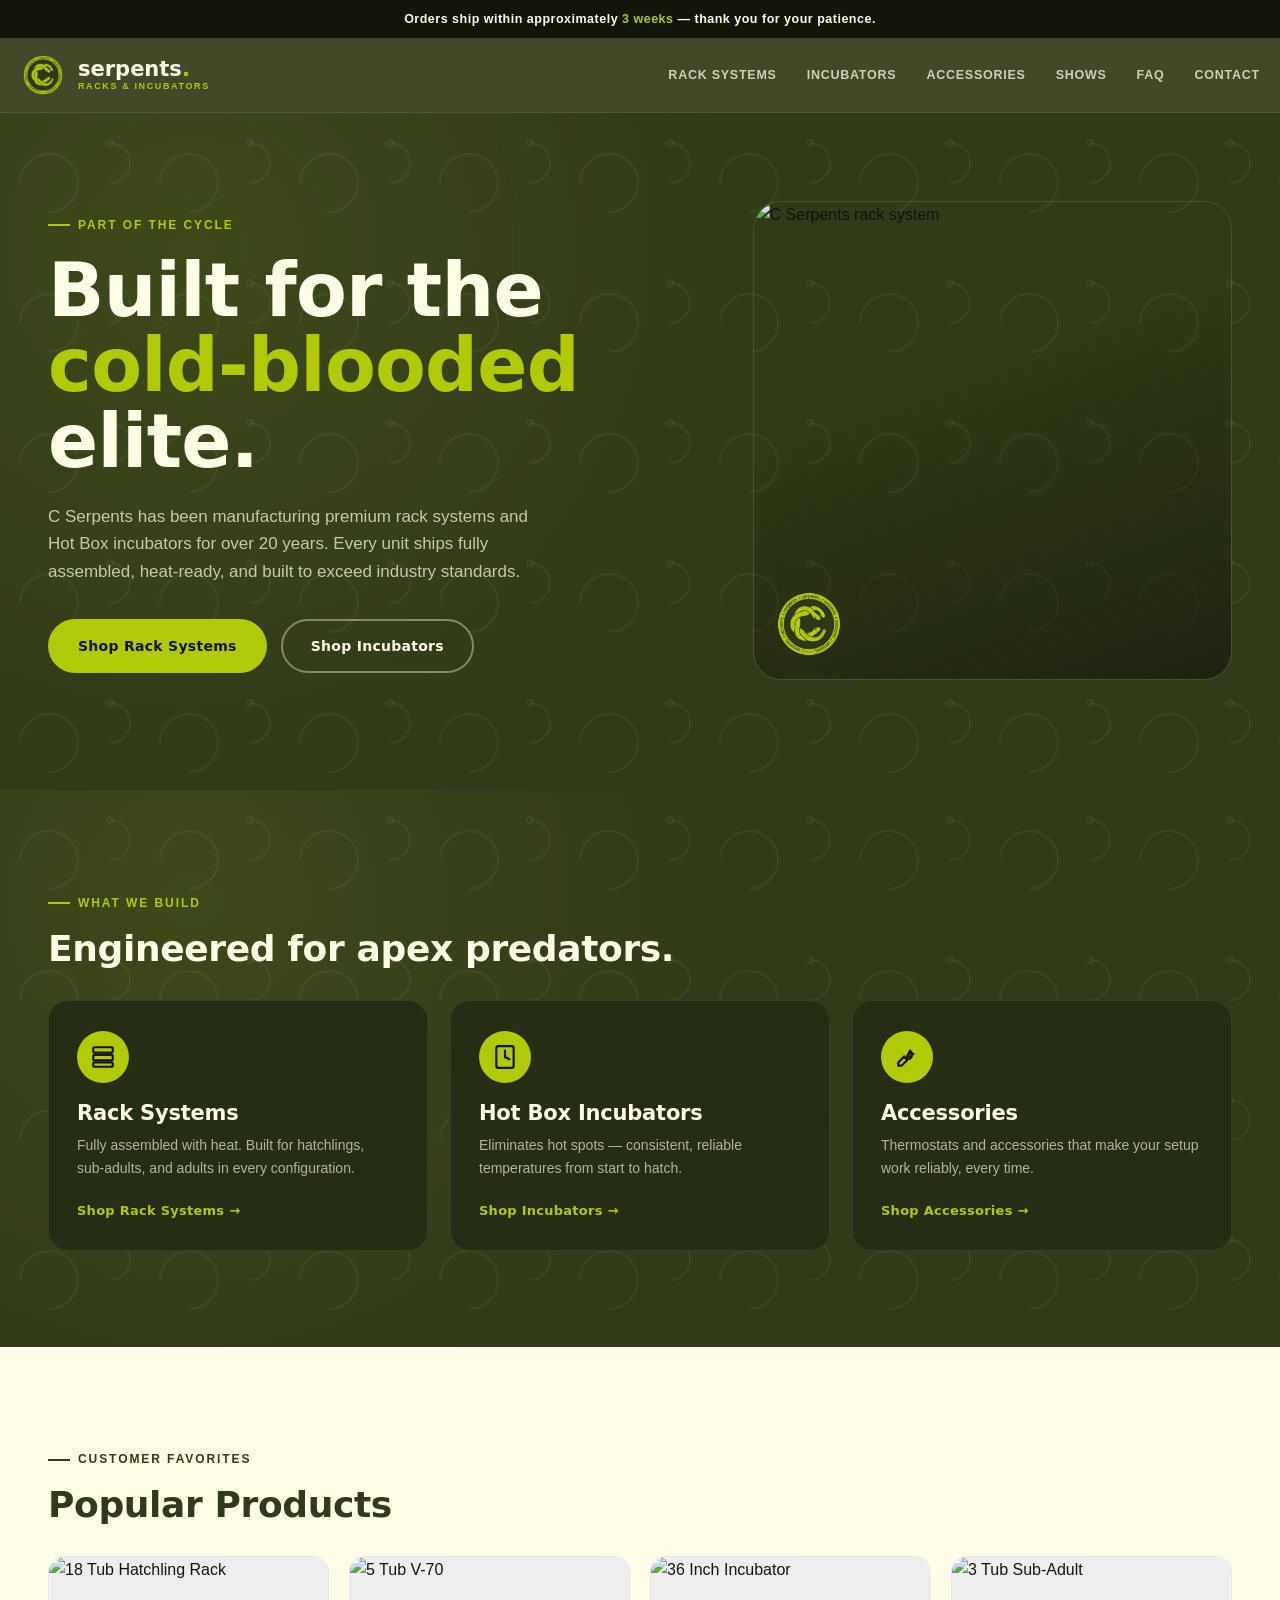
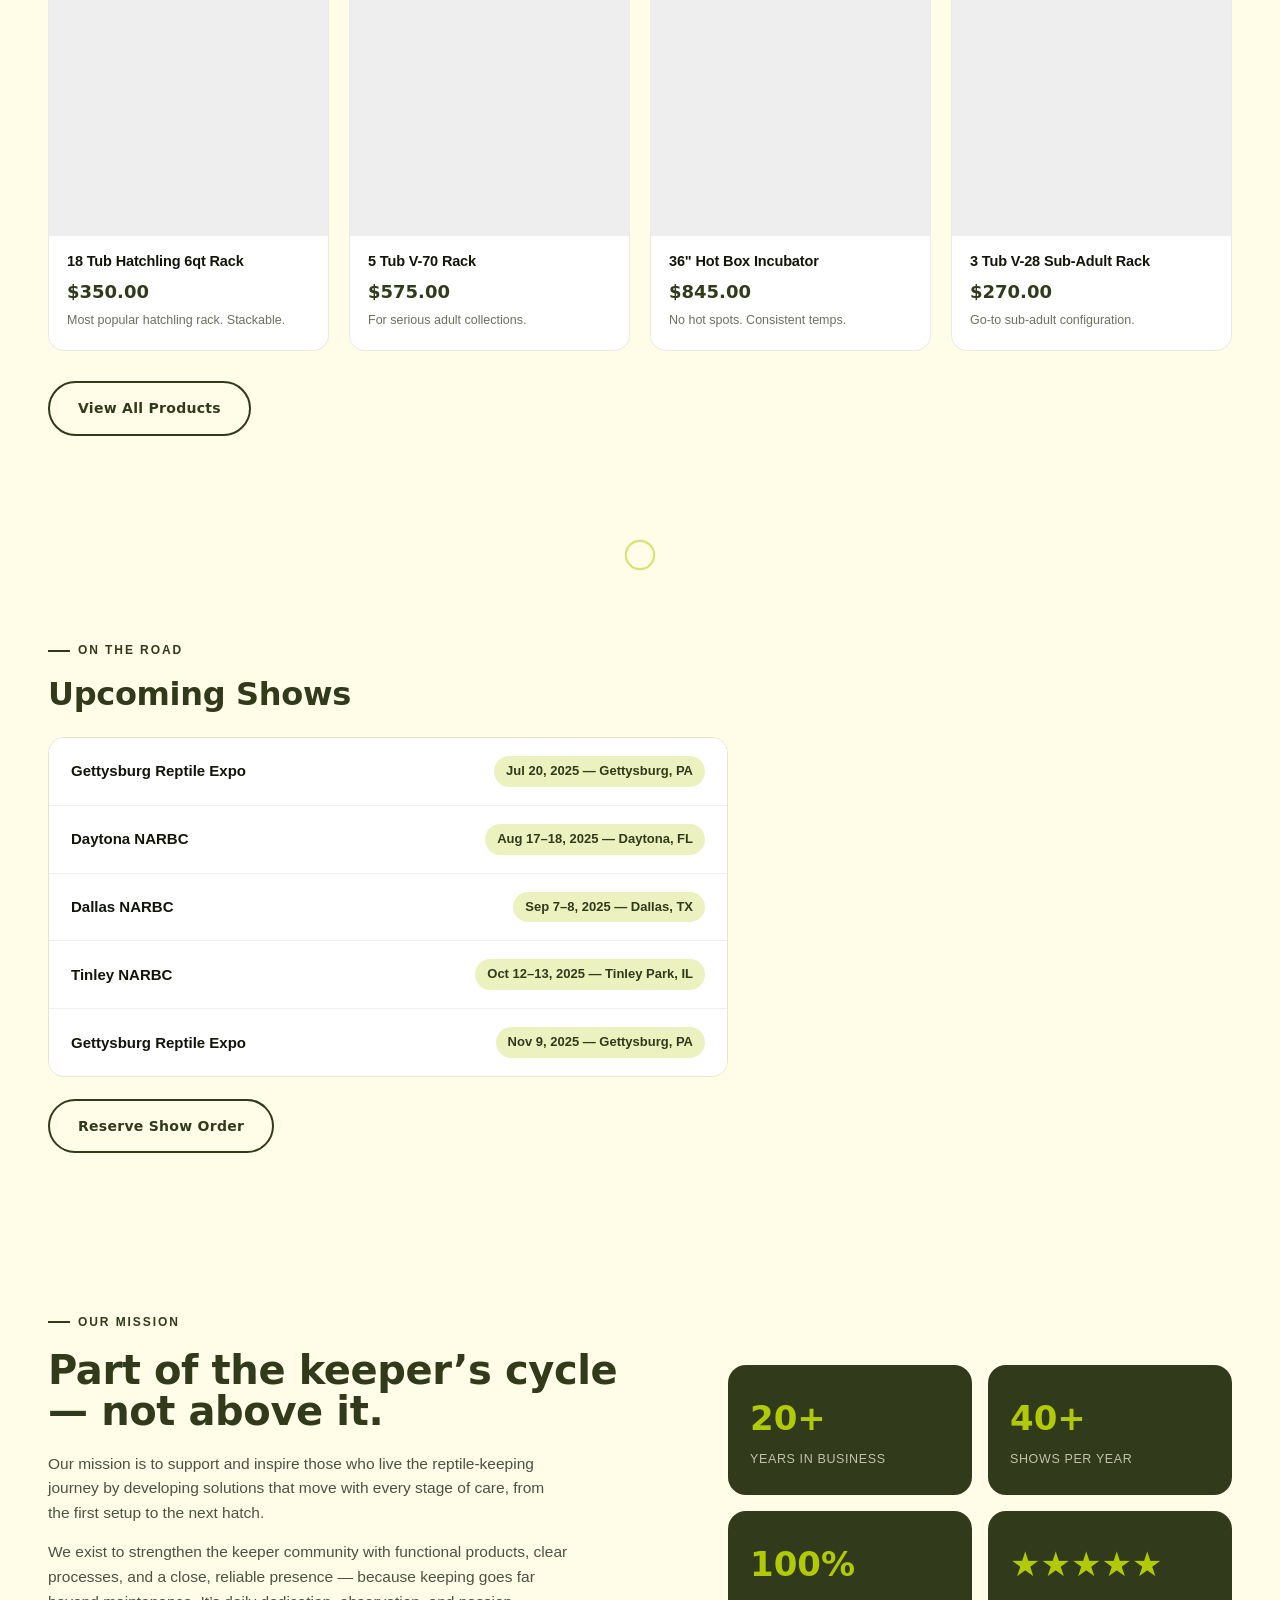
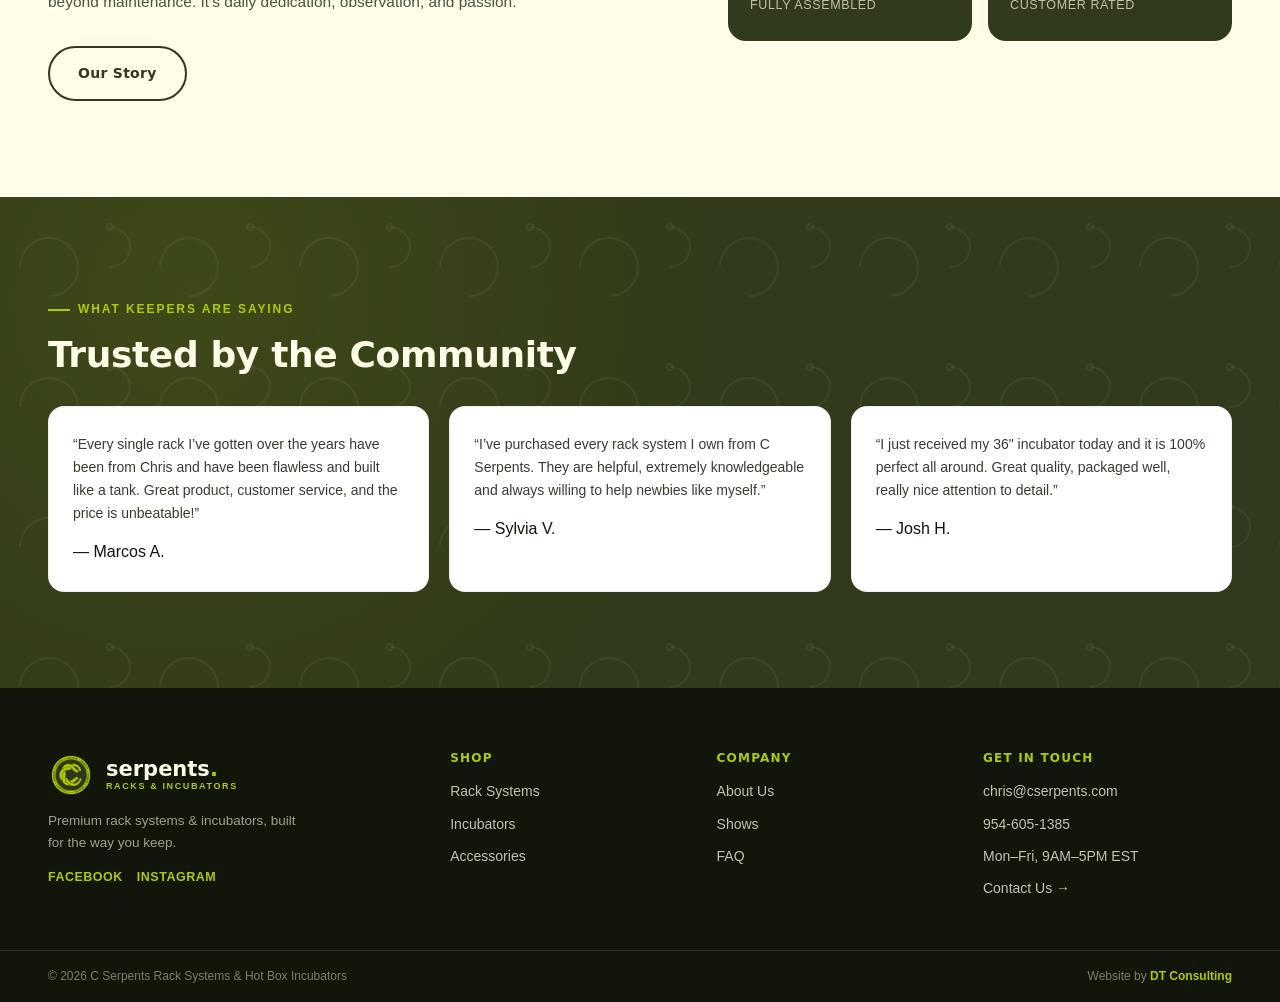
==== commit fd4765f5: "Update index.html" ====
--- a/cserpents-site/index.html
+++ b/cserpents-site/index.html
@@ -215,5 +215,6 @@
 </footer>
 
 <script src="js/main.js"></script>
+<script src="js/snake-scroll.js" defer></script>
 </body>
 </html>
--- a/cserpents-site/css/redesign.css
+++ b/cserpents-site/css/redesign.css
@@ -0,0 +1,330 @@
+/* ==========================================================================
+   C SERPENTS — REDESIGN SYSTEM
+   Tokens sourced from brand book (vector fills, exact hex):
+   #313A1A deep / #B1CA07 acid / #DC3F39 ember / #3E3540 viper / #FFFCE8 ivory
+   ========================================================================== */
+
+*, *::before, *::after { box-sizing: border-box; margin: 0; padding: 0; }
+
+:root {
+  --deep:    #313A1A;
+  --deep-2:  #262d15;
+  --deep-3:  #1c2110;
+  --acid:    #B1CA07;
+  --acid-2:  #c9e60c;
+  --ember:   #DC3F39;
+  --viper:   #3E3540;
+  --ivory:   #FFFCE8;
+  --white:   #ffffff;
+  --ink:     #12150a;
+
+  --font-display: 'Baloo 2', system-ui, sans-serif;
+  --font-body: 'Plus Jakarta Sans', -apple-system, sans-serif;
+
+  --container: 1240px;
+}
+
+html { scroll-behavior: smooth; }
+
+body.rd {
+  font-family: var(--font-body);
+  background: var(--ivory);
+  color: var(--ink);
+  font-size: 16px;
+  line-height: 1.6;
+  overflow-x: hidden;
+}
+
+.rd img { max-width: 100%; display: block; }
+.rd a { color: inherit; text-decoration: none; }
+
+.rd .container { max-width: var(--container); margin: 0 auto; padding: 0 28px; }
+.rd .section { padding: 96px 0; position: relative; }
+.rd .section-tight { padding: 56px 0; }
+
+.rd h1, .rd h2, .rd h3, .rd h4 {
+  font-family: var(--font-display);
+  font-weight: 700;
+  line-height: 1.02;
+  letter-spacing: -0.01em;
+}
+
+.rd .eyebrow {
+  display: inline-flex;
+  align-items: center;
+  gap: 8px;
+  font-size: 12px;
+  font-weight: 700;
+  letter-spacing: 0.16em;
+  text-transform: uppercase;
+  color: var(--acid);
+  margin-bottom: 18px;
+}
+.rd .eyebrow::before {
+  content: '';
+  width: 22px; height: 2px;
+  background: var(--acid);
+  display: inline-block;
+}
+.rd .eyebrow.on-light { color: var(--deep); }
+.rd .eyebrow.on-light::before { background: var(--deep); }
+
+/* ── scale / coil texture ── */
+.rd .texture-dark {
+  background-color: var(--deep);
+  background-image:
+    radial-gradient(circle at 15% 20%, rgba(177,202,7,0.10), transparent 45%),
+    url("data:image/svg+xml,%3Csvg xmlns='http://www.w3.org/2000/svg' width='140' height='140' viewBox='0 0 140 140'%3E%3Cg fill='none' stroke='%23ffffff' stroke-opacity='0.05' stroke-width='2'%3E%3Cpath d='M20 70c0-16 13-29 29-29s29 13 29 29-13 29-29 29'/%3E%3Cpath d='M110 30c11 0 20 9 20 20s-9 20-20 20'/%3E%3Ccircle cx='110' cy='30' r='3'/%3E%3C/g%3E%3C/svg%3E");
+  background-size: auto, 140px 140px;
+}
+
+/* ── coil badge, the recurring signature mark ── */
+.rd .coil-badge {
+  position: relative;
+  width: 1px; height: 1px;
+}
+.rd .coil-badge svg { display: block; }
+
+/* ── buttons ── */
+.rd .btn {
+  display: inline-flex;
+  align-items: center;
+  gap: 8px;
+  padding: 14px 28px;
+  font-family: var(--font-display);
+  font-size: 14px;
+  font-weight: 600;
+  letter-spacing: 0.02em;
+  border-radius: 999px;
+  border: 2px solid transparent;
+  cursor: pointer;
+  transition: transform 0.18s ease, box-shadow 0.18s ease, background 0.18s ease, color 0.18s ease, border-color .18s ease;
+}
+.rd .btn-acid { background: var(--acid); color: var(--ink); }
+.rd .btn-acid:hover { background: var(--acid-2); transform: translateY(-2px); box-shadow: 0 10px 24px rgba(177,202,7,0.35); }
+.rd .btn-ghost-light { background: transparent; color: var(--ivory); border-color: rgba(255,252,232,0.4); }
+.rd .btn-ghost-light:hover { border-color: var(--acid); color: var(--acid); transform: translateY(-2px); }
+.rd .btn-ghost-dark { background: transparent; color: var(--deep); border-color: var(--deep); }
+.rd .btn-ghost-dark:hover { background: var(--deep); color: var(--ivory); transform: translateY(-2px); }
+.rd .btn:active { transform: translateY(0); }
+
+/* ── announcement ── */
+.rd .announcement {
+  background: var(--ink); color: var(--ivory);
+  text-align: center; padding: 9px 16px;
+  font-size: 12.5px; font-weight: 600; letter-spacing: 0.04em;
+}
+.rd .announcement strong { color: var(--acid); }
+
+/* ── header ── */
+.rd .site-header {
+  background: rgba(49,58,26,0.92);
+  backdrop-filter: blur(8px);
+  position: sticky; top: 0; z-index: 200;
+  border-bottom: 1px solid rgba(255,252,232,0.08);
+}
+.rd .header-inner { display: flex; align-items: center; justify-content: space-between; padding: 14px 0; }
+.rd .brand { display: flex; align-items: center; gap: 12px; }
+.rd .brand img { height: 46px; width: 46px; }
+.rd .brand-text { display: flex; flex-direction: column; line-height: 1.1; }
+.rd .brand-name { font-family: var(--font-display); font-size: 21px; font-weight: 700; color: var(--ivory); }
+.rd .brand-name .dot { color: var(--acid); }
+.rd .brand-tag { font-size: 9px; font-weight: 600; letter-spacing: 0.18em; text-transform: uppercase; color: var(--acid); margin-top: 1px; }
+
+.rd .main-nav { display: flex; gap: 30px; align-items: center; }
+.rd .main-nav a {
+  font-size: 12.5px; font-weight: 600;
+  letter-spacing: 0.06em; text-transform: uppercase;
+  color: rgba(255,252,232,0.75);
+  position: relative;
+  transition: color 0.2s;
+}
+.rd .main-nav a::after {
+  content: ''; position: absolute; bottom: -6px; left: 0;
+  width: 0; height: 2px; background: var(--acid);
+  transition: width 0.2s ease;
+}
+.rd .main-nav a:hover, .rd .main-nav a.active { color: var(--ivory); }
+.rd .main-nav a:hover::after, .rd .main-nav a.active::after { width: 100%; }
+
+.rd .menu-toggle { display: none; background: none; border: none; font-size: 22px; cursor: pointer; color: var(--ivory); }
+.rd .mobile-nav { display: none; flex-direction: column; padding: 18px 28px; gap: 16px; border-top: 1px solid rgba(255,252,232,0.1); background: var(--deep); }
+.rd .mobile-nav.open { display: flex; }
+.rd .mobile-nav a { font-size: 14px; font-weight: 600; color: var(--ivory); text-transform: uppercase; letter-spacing: 0.04em; }
+
+/* ── hero ── */
+.rd .hero { padding: 88px 0 110px; position: relative; overflow: hidden; }
+.rd .hero-inner { display: grid; grid-template-columns: 1.15fr 0.85fr; gap: 56px; align-items: center; position: relative; z-index: 2; }
+.rd .hero h1 {
+  font-size: clamp(40px, 6vw, 74px);
+  color: var(--ivory);
+  margin-bottom: 24px;
+}
+.rd .hero h1 .accent { color: var(--acid); }
+.rd .hero p.lede {
+  color: rgba(255,252,232,0.72);
+  font-size: 17px;
+  max-width: 480px;
+  margin-bottom: 34px;
+}
+.rd .hero-btns { display: flex; gap: 14px; flex-wrap: wrap; }
+
+.rd .hero-visual {
+  position: relative;
+  aspect-ratio: 1;
+  border-radius: 28px;
+  overflow: hidden;
+  border: 1px solid rgba(255,252,232,0.12);
+}
+.rd .hero-visual img { width: 100%; height: 100%; object-fit: cover; }
+.rd .hero-visual::after {
+  content: '';
+  position: absolute; inset: 0;
+  background: linear-gradient(160deg, transparent 40%, rgba(24,28,14,0.75) 100%);
+}
+.rd .hero-visual .ring {
+  position: absolute; bottom: 18px; left: 18px;
+  width: 74px; height: 74px; z-index: 2;
+  animation: spin 26s linear infinite;
+}
+@keyframes spin { to { transform: rotate(360deg); } }
+
+/* ── category cards ── */
+.rd .cat-grid { display: grid; grid-template-columns: repeat(3, 1fr); gap: 22px; }
+.rd .cat-card {
+  background: var(--deep-2);
+  border: 1px solid rgba(255,252,232,0.08);
+  border-radius: 20px;
+  padding: 30px 28px 28px;
+  display: flex; flex-direction: column;
+  transition: transform 0.25s ease, border-color 0.25s ease, background 0.25s ease;
+  position: relative;
+  overflow: hidden;
+}
+.rd .cat-card:hover { transform: translateY(-6px); border-color: var(--acid); background: var(--deep-3); }
+.rd .cat-card .cat-icon {
+  width: 52px; height: 52px; margin-bottom: 20px;
+  border-radius: 50%;
+  background: var(--acid);
+  display: flex; align-items: center; justify-content: center;
+  flex-shrink: 0;
+}
+.rd .cat-card .cat-icon svg { width: 26px; height: 26px; }
+.rd .cat-card h3 { color: var(--ivory); font-size: 21px; margin-bottom: 10px; }
+.rd .cat-card p { color: rgba(255,252,232,0.65); font-size: 14px; line-height: 1.6; margin-bottom: 22px; flex-grow: 1; }
+.rd .cat-card .cat-link {
+  font-family: var(--font-display); font-size: 13px; font-weight: 600;
+  color: var(--acid); display: inline-flex; align-items: center; gap: 6px;
+  letter-spacing: 0.02em;
+}
+.rd .cat-card:hover .cat-link { gap: 10px; }
+.rd .cat-card .cat-link { transition: gap 0.2s ease; }
+
+/* ── products ── */
+.rd .prod-grid { display: grid; grid-template-columns: repeat(4, 1fr); gap: 20px; }
+.rd .prod-card {
+  background: var(--white);
+  border-radius: 16px;
+  overflow: hidden;
+  border: 1px solid rgba(49,58,26,0.1);
+  transition: transform 0.2s ease, box-shadow 0.2s ease, border-color .2s ease;
+}
+.rd .prod-card:hover { transform: translateY(-5px); box-shadow: 0 16px 32px rgba(49,58,26,0.14); border-color: var(--acid); }
+.rd .prod-card .prod-img-wrap { aspect-ratio: 1; overflow: hidden; background: #eee; }
+.rd .prod-card img { width: 100%; height: 100%; object-fit: cover; transition: transform 0.4s ease; }
+.rd .prod-card:hover img { transform: scale(1.06); }
+.rd .prod-info { padding: 16px 18px 20px; }
+.rd .prod-info h4 { font-size: 14.5px; font-weight: 700; margin-bottom: 6px; line-height: 1.35; font-family: var(--font-body); }
+.rd .prod-price { font-family: var(--font-display); color: var(--deep); font-size: 18px; font-weight: 700; margin-bottom: 4px; }
+.rd .prod-info p { font-size: 12.5px; color: #6b6f5c; }
+
+/* ── shows ── */
+.rd .shows-list { display: flex; flex-direction: column; border-radius: 16px; overflow: hidden; border: 1px solid rgba(49,58,26,0.12); max-width: 680px; }
+.rd .show-item {
+  display: flex; justify-content: space-between; align-items: center;
+  padding: 18px 22px; background: var(--white);
+  border-bottom: 1px solid rgba(49,58,26,0.08);
+  transition: background 0.15s, padding-left 0.2s;
+}
+.rd .show-item:last-child { border-bottom: none; }
+.rd .show-item:hover { background: #f3f7dd; padding-left: 30px; }
+.rd .show-name { font-weight: 700; font-size: 15px; }
+.rd .show-date { font-size: 13px; color: var(--deep); font-weight: 700; background: rgba(177,202,7,0.25); padding: 5px 12px; border-radius: 999px; }
+
+/* ── mission / stats ── */
+.rd .mission-inner { display: grid; grid-template-columns: 1.1fr 0.9fr; gap: 64px; align-items: center; }
+.rd .mission-inner h2 { font-size: clamp(26px, 3.4vw, 40px); margin-bottom: 20px; color: var(--deep); }
+.rd .mission-inner p { color: #4c5240; font-size: 15.5px; margin-bottom: 14px; max-width: 520px; }
+.rd .stats-grid { display: grid; grid-template-columns: 1fr 1fr; gap: 16px; }
+.rd .stat {
+  background: var(--deep); border-radius: 18px; padding: 26px 22px;
+  transition: transform 0.2s ease;
+}
+.rd .stat:hover { transform: scale(1.03); }
+.rd .stat-num { font-family: var(--font-display); font-size: 34px; font-weight: 700; color: var(--acid); margin-bottom: 4px; }
+.rd .stat-label { font-size: 12.5px; color: rgba(255,252,232,0.7); text-transform: uppercase; letter-spacing: 0.05em; }
+
+/* ── testimonials ── */
+.rd .testi-grid { display: grid; grid-template-columns: repeat(3, 1fr); gap: 20px; }
+.rd .testi {
+  background: var(--white); border-radius: 16px; padding: 26px 24px;
+  border: 1px solid rgba(49,58,26,0.08);
+  transition: transform 0.2s ease, box-shadow 0.2s ease;
+}
+.rd .testi:hover { transform: translateY(-4px); box-shadow: 0 14px 28px rgba(49,58,26,0.1); }
+.rd .testi p { font-size: 14px; color: #383d2b; line-height: 1.65; margin-bottom: 14px; }
+.rd .testi cite { font-family: var(--font-display); font-size: 13px; font-weight: 700; color: var(--deep); font-style: normal; }
+
+/* ── footer ── */
+.rd .site-footer { background: var(--ink); color: var(--ivory); padding: 64px 0 0; }
+.rd .footer-inner { display: grid; grid-template-columns: 1.6fr 1fr 1fr 1.1fr; gap: 40px; padding-bottom: 40px; }
+.rd .footer-brand .brand { margin-bottom: 12px; }
+.rd .footer-brand p { font-size: 13.5px; color: rgba(255,252,232,0.6); max-width: 260px; margin-bottom: 14px; }
+.rd .footer-col h4 { font-family: var(--font-display); font-size: 12px; font-weight: 700; letter-spacing: 0.1em; text-transform: uppercase; color: var(--acid); margin-bottom: 16px; }
+.rd .footer-col a, .rd .footer-col p { display: block; font-size: 14px; color: rgba(255,252,232,0.75); margin-bottom: 10px; transition: color 0.15s; }
+.rd .footer-col a:hover { color: var(--acid); }
+.rd .social-row { display: flex; gap: 14px; margin-top: 6px; }
+.rd .social-row a { font-size: 12.5px; font-weight: 700; color: var(--acid); text-transform: uppercase; letter-spacing: 0.04em; }
+.rd .footer-bottom { border-top: 1px solid rgba(255,252,232,0.1); padding: 16px 0; }
+.rd .footer-bottom .container { display: flex; justify-content: space-between; flex-wrap: wrap; gap: 8px; }
+.rd .footer-bottom span { font-size: 12px; color: rgba(255,252,232,0.45); }
+.rd .footer-bottom strong { color: var(--acid); }
+
+/* ── scroll reveal (reuses existing IntersectionObserver hook) ── */
+.rd .fade-up { opacity: 0; transform: translateY(24px); transition: opacity 0.6s ease, transform 0.6s ease; }
+.rd .fade-up.visible { opacity: 1; transform: translateY(0); }
+.rd .fade-up:nth-child(2) { transition-delay: 0.08s; }
+.rd .fade-up:nth-child(3) { transition-delay: 0.16s; }
+.rd .fade-up:nth-child(4) { transition-delay: 0.24s; }
+
+.rd .hero-animate { opacity: 0; transform: translateY(20px); animation: heroIn 0.7s ease forwards; }
+.rd .hero-animate:nth-child(1) { animation-delay: 0.05s; }
+.rd .hero-animate:nth-child(2) { animation-delay: 0.15s; }
+.rd .hero-animate:nth-child(3) { animation-delay: 0.25s; }
+@keyframes heroIn { to { opacity: 1; transform: translateY(0); } }
+
+/* ── divider with coil mark ── */
+.rd .coil-divider { display: flex; align-items: center; justify-content: center; padding: 6px 0; }
+.rd .coil-divider svg { width: 34px; height: 34px; opacity: 0.5; }
+
+/* ── responsive ── */
+@media (max-width: 1024px) {
+  .rd .prod-grid { grid-template-columns: repeat(2, 1fr); }
+  .rd .testi-grid { grid-template-columns: 1fr; }
+  .rd .footer-inner { grid-template-columns: 1fr 1fr; }
+}
+@media (max-width: 860px) {
+  .rd .hero-inner { grid-template-columns: 1fr; }
+  .rd .hero-visual { max-width: 380px; }
+  .rd .cat-grid { grid-template-columns: 1fr; }
+  .rd .mission-inner { grid-template-columns: 1fr; }
+  .rd .main-nav { display: none; }
+  .rd .menu-toggle { display: block; }
+}
+@media (max-width: 560px) {
+  .rd .prod-grid { grid-template-columns: 1fr 1fr; }
+  .rd .stats-grid { grid-template-columns: 1fr 1fr; }
+  .rd .footer-inner { grid-template-columns: 1fr; }
+  .rd .testi-grid { grid-template-columns: 1fr; }
+  .rd .section { padding: 64px 0; }
+}
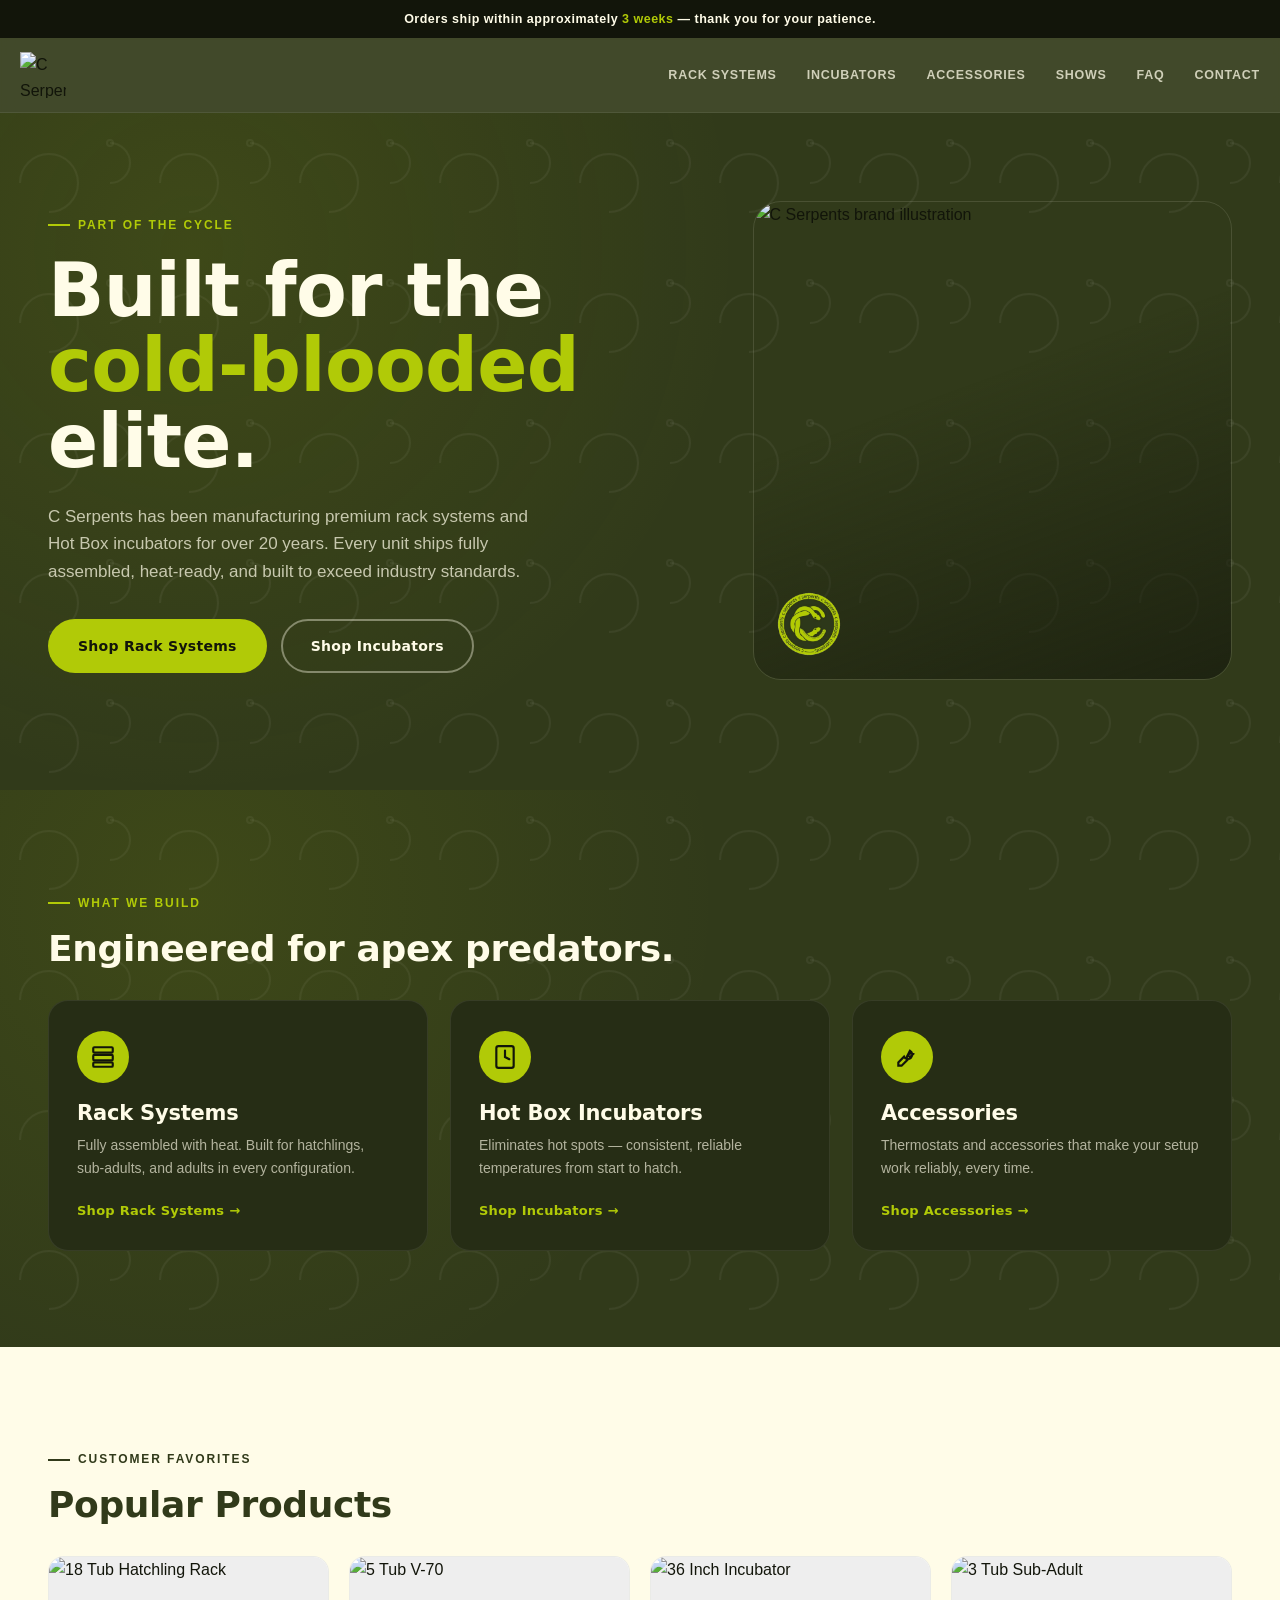
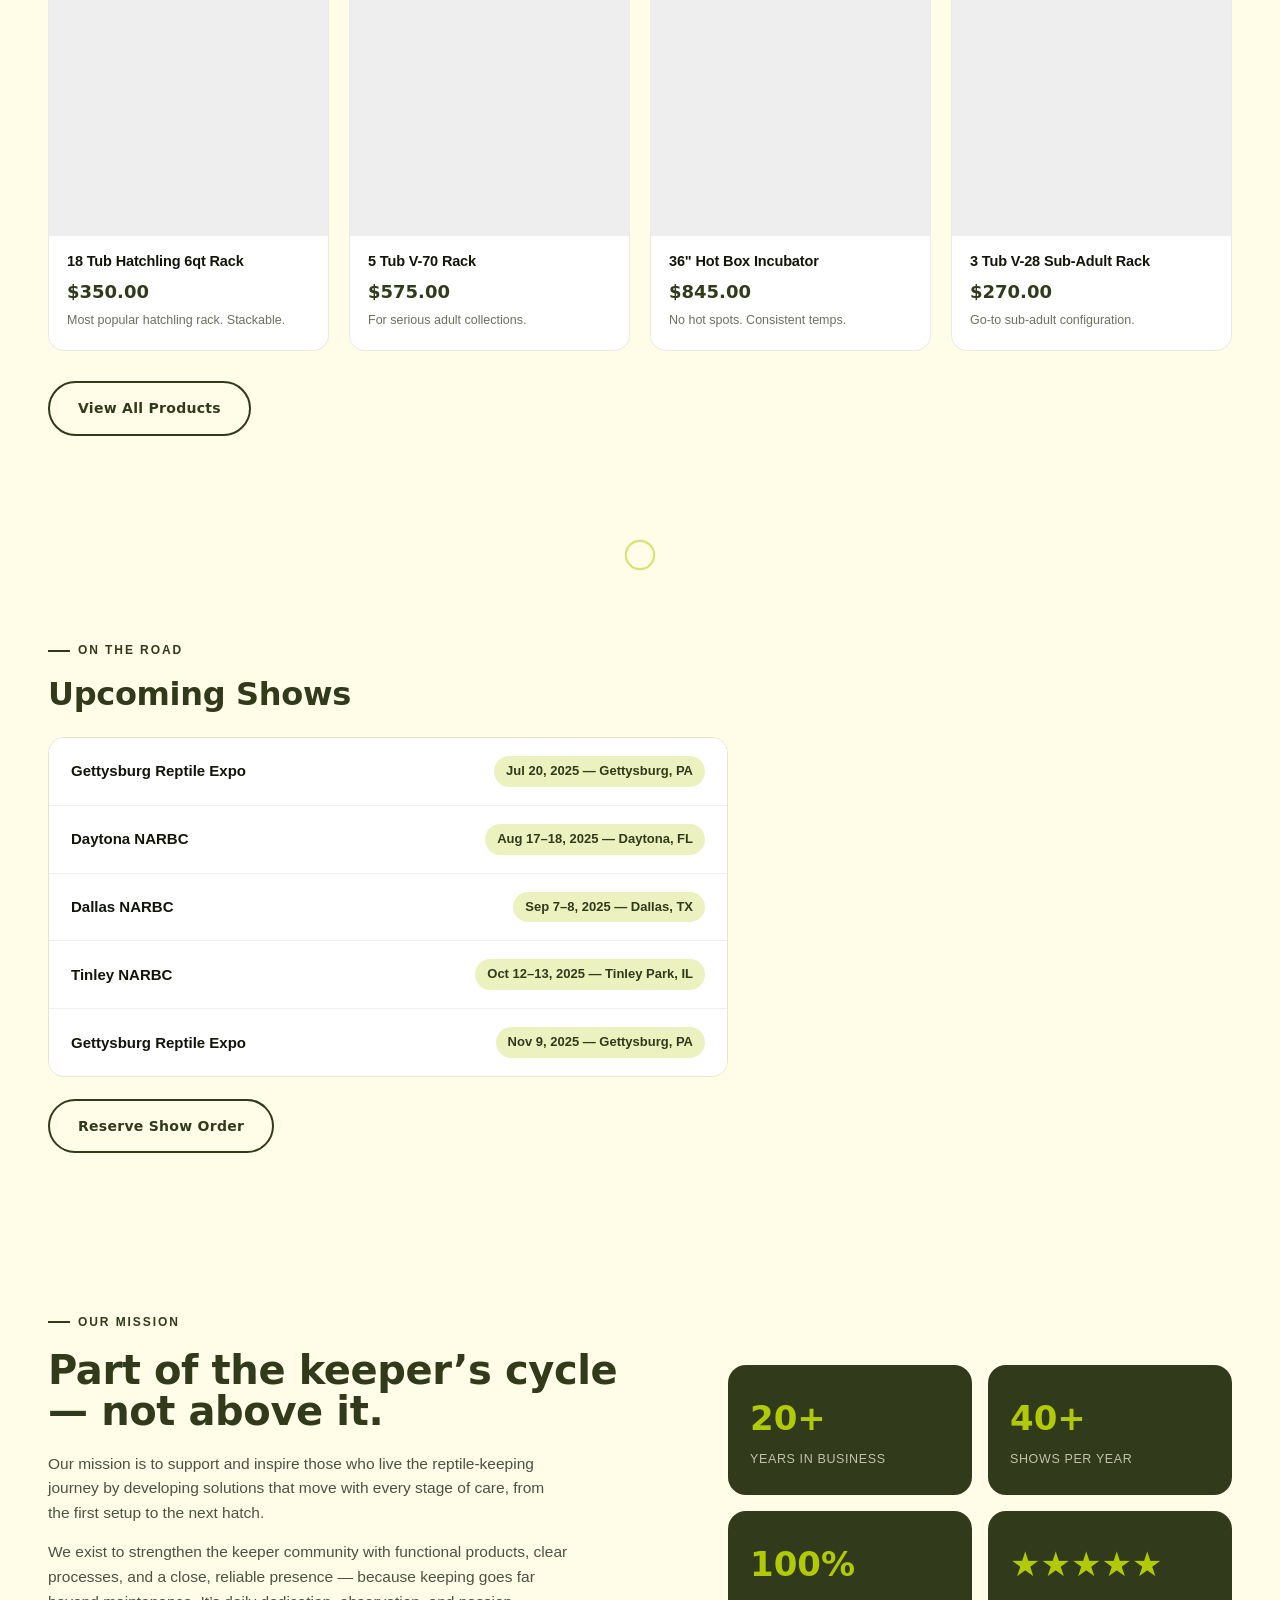
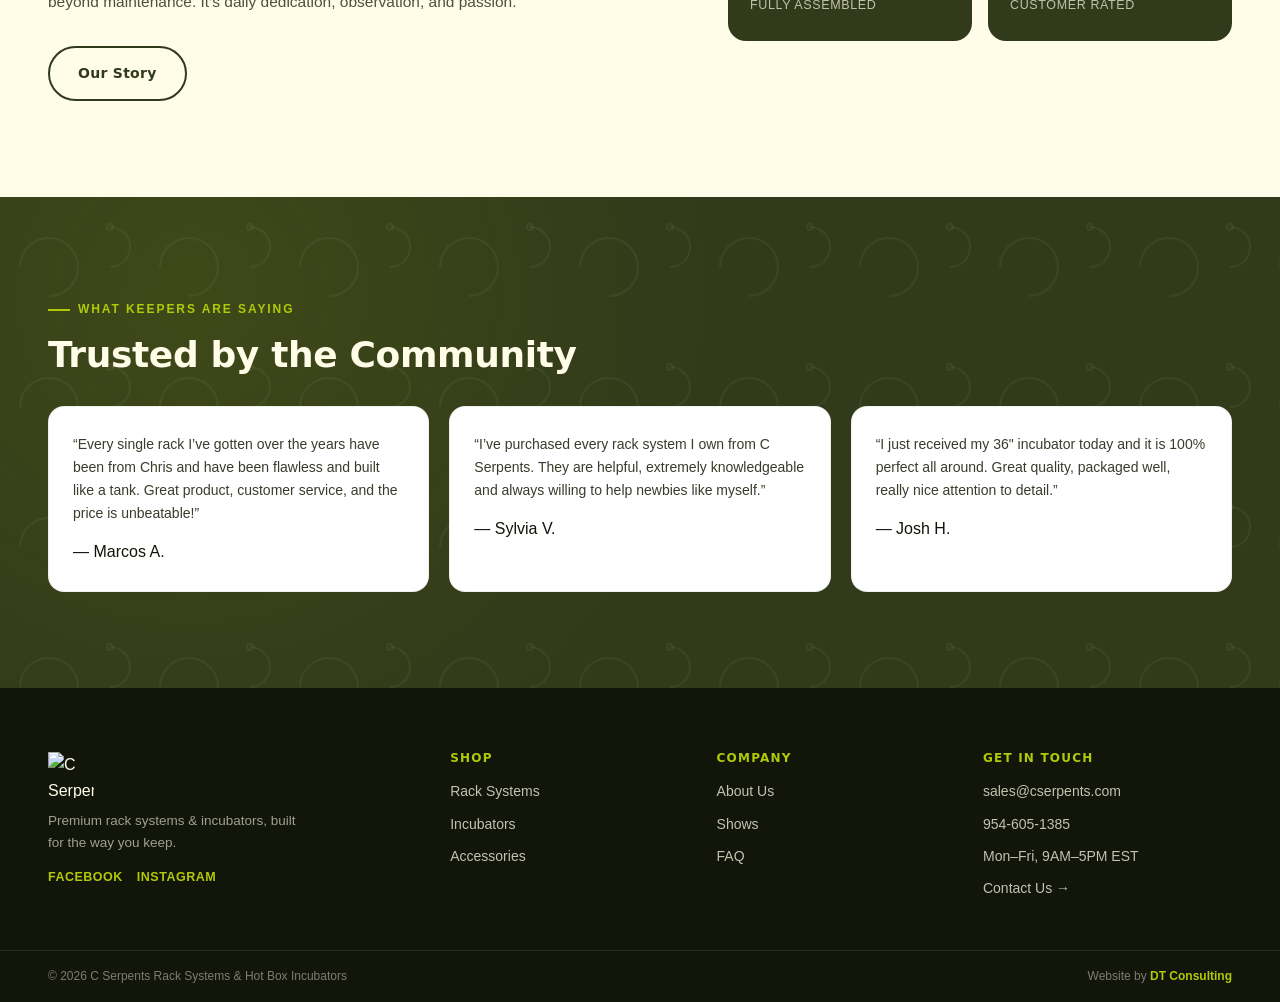
==== commit d8f0fe02: "Update index.html" ====
--- a/cserpents-site/index.html
+++ b/cserpents-site/index.html
@@ -8,9 +8,6 @@
 <meta name="apple-mobile-web-app-status-bar-style" content="default">
 <title>C Serpents Rack Systems & Hot Box Incubators</title>
 <meta name="description" content="Premium rack systems, Hot Box incubators and accessories for reptile keepers and breeders. Engineered for the cold-blooded elite.">
-<link rel="preconnect" href="https://fonts.googleapis.com">
-<link rel="preconnect" href="https://fonts.gstatic.com" crossorigin>
-<link href="https://fonts.googleapis.com/css2?family=Baloo+2:wght@500;600;700;800&family=Plus+Jakarta+Sans:wght@400;500;600;700;800&display=swap" rel="stylesheet">
 <link rel="stylesheet" href="css/redesign.css">
 </head>
 <body class="rd">
@@ -20,11 +17,7 @@
 <header class="site-header">
   <div class="container header-inner">
     <a href="index.html" class="brand">
-      <img src="images/logo.png" alt="C Serpents">
-      <span class="brand-text">
-        <span class="brand-name">serpents<span class="dot">.</span></span>
-        <span class="brand-tag">Racks &amp; Incubators</span>
-      </span>
+      <span class="logo-chip"><img src="images/logo-horizontal.png" alt="C Serpents Racks &amp; Incubators"></span>
     </a>
     <nav class="main-nav">
       <a href="rack-systems.html">Rack Systems</a>
@@ -59,7 +52,7 @@
       </div>
     </div>
     <div class="hero-visual hero-animate">
-      <img src="https://cserpents.com/wp-content/uploads/2020/07/18-Tub-Reptile-Hatchling-Rack-300x300.jpg" alt="C Serpents rack system">
+      <img src="images/snake-illustration.jpg" alt="C Serpents brand illustration">
       <img class="ring" src="images/logo.png" alt="">
     </div>
   </div>
@@ -174,11 +167,7 @@
   <div class="container footer-inner">
     <div class="footer-brand">
       <a href="index.html" class="brand">
-        <img src="images/logo.png" alt="C Serpents">
-        <span class="brand-text">
-          <span class="brand-name">serpents<span class="dot">.</span></span>
-          <span class="brand-tag">Racks &amp; Incubators</span>
-        </span>
+        <span class="logo-chip"><img src="images/logo-horizontal.png" alt="C Serpents Racks &amp; Incubators"></span>
       </a>
       <p>Premium rack systems &amp; incubators, built for the way you keep.</p>
       <div class="social-row">
@@ -200,7 +189,7 @@
     </div>
     <div class="footer-col">
       <h4>Get in Touch</h4>
-      <p>chris@cserpents.com</p>
+      <p>sales@cserpents.com</p>
       <p>954-605-1385</p>
       <p>Mon&ndash;Fri, 9AM&ndash;5PM EST</p>
       <a href="contact.html">Contact Us &rarr;</a>
--- a/cserpents-site/css/redesign.css
+++ b/cserpents-site/css/redesign.css
@@ -328,3 +328,134 @@
   .rd .testi-grid { grid-template-columns: 1fr; }
   .rd .section { padding: 64px 0; }
 }
+
+/* ==========================================================================
+   INNER-PAGE COMPONENTS
+   (rack-systems, incubators, accessories, about, contact, faq, shows)
+   ========================================================================== */
+
+/* ── inner page hero (shorter than home hero) ── */
+.rd .page-hero { padding: 64px 0 56px; }
+.rd .page-hero h1 {
+  font-size: clamp(32px, 4.2vw, 52px);
+  color: var(--ivory);
+  margin-bottom: 14px;
+}
+.rd .page-hero p {
+  color: rgba(255,252,232,0.72);
+  font-size: 16px;
+  max-width: 620px;
+}
+
+/* ── generic label (legacy alias for eyebrow) ── */
+.rd .label {
+  display: inline-flex; align-items: center; gap: 8px;
+  font-size: 12px; font-weight: 700; letter-spacing: 0.16em;
+  text-transform: uppercase; color: var(--acid); margin-bottom: 14px;
+}
+.rd .label::before { content: ''; width: 22px; height: 2px; background: var(--acid); display: inline-block; }
+.rd .page-hero .label { color: var(--acid); }
+
+/* ── full utility product grid (accessories/incubators/rack-systems) ── */
+.rd .product-grid-full { display: grid; grid-template-columns: repeat(auto-fill, minmax(250px, 1fr)); gap: 20px; }
+.rd .product-card {
+  background: var(--white); border-radius: 16px; overflow: hidden;
+  border: 1px solid rgba(49,58,26,0.1); display: block; text-decoration: none; color: inherit;
+  transition: transform 0.2s ease, box-shadow 0.2s ease, border-color 0.2s ease;
+}
+.rd .product-card:hover { transform: translateY(-5px); box-shadow: 0 16px 32px rgba(49,58,26,0.14); border-color: var(--acid); }
+.rd .product-card img { width: 100%; aspect-ratio: 1; object-fit: cover; }
+.rd .product-info { padding: 16px 18px 20px; }
+.rd .product-info h4 { font-size: 15px; font-weight: 700; margin-bottom: 6px; line-height: 1.35; }
+.rd .product-price { font-family: var(--font-display); color: var(--deep); font-size: 18px; font-weight: 700; margin-bottom: 6px; }
+.rd .product-info p { font-size: 12.5px; color: #6b6f5c; margin-bottom: 10px; }
+
+/* ── order form toggle (rack-systems product cards) ── */
+.rd .product-order-link {
+  background: none; border: none; padding: 0; margin-top: 4px;
+  font-family: var(--font-display); font-size: 12.5px; font-weight: 700;
+  color: var(--deep); cursor: pointer; text-decoration: underline; text-underline-offset: 2px;
+}
+.rd .product-order-link:hover { color: var(--acid); }
+.rd .order-form { display: none; padding: 14px 0 4px; }
+.rd .order-form.open { display: block; animation: fadeIn 0.3s ease; }
+.rd .order-form form { display: flex; flex-direction: column; gap: 8px; }
+.rd .order-form input, .rd .order-form textarea {
+  font-family: var(--font-body); font-size: 13px; padding: 9px 12px;
+  border: 1px solid rgba(49,58,26,0.18); border-radius: 8px; background: var(--ivory);
+  color: var(--ink); resize: vertical;
+}
+.rd .order-form input:focus, .rd .order-form textarea:focus { outline: none; border-color: var(--acid); }
+.rd .order-btn-sm {
+  font-family: var(--font-display); font-size: 13px; font-weight: 700;
+  background: var(--deep); color: var(--ivory); border: none; border-radius: 8px;
+  padding: 10px 16px; cursor: pointer; transition: background 0.15s;
+}
+.rd .order-btn-sm:hover { background: var(--ink); }
+
+/* ── filter bar (rack-systems) ── */
+.rd .filter-bar { display: flex; gap: 10px; flex-wrap: wrap; margin-bottom: 26px; }
+.rd .filter-btn {
+  font-family: var(--font-display); font-size: 13px; font-weight: 600;
+  padding: 9px 20px; border-radius: 999px; border: 2px solid var(--deep);
+  background: transparent; color: var(--deep); cursor: pointer; transition: all 0.15s ease;
+}
+.rd .filter-btn:hover { border-color: var(--acid); }
+.rd .filter-btn.active { background: var(--deep); color: var(--ivory); }
+
+/* ── info box callout (incubators, faq) ── */
+.rd .info-box {
+  background: rgba(177,202,7,0.16); border: 1px solid rgba(177,202,7,0.4);
+  border-radius: 14px; padding: 20px 24px; margin-top: 30px; max-width: 640px;
+}
+.rd .info-box h4 { font-size: 15px; margin-bottom: 8px; color: var(--deep); }
+.rd .info-box p { font-size: 14px; color: #3a3f2c; line-height: 1.6; }
+.rd .info-box a { color: var(--deep); font-weight: 700; text-decoration: underline; }
+
+/* ── about page ── */
+.rd .about-inner { display: grid; grid-template-columns: 1.1fr 0.9fr; gap: 60px; align-items: start; }
+.rd .about-inner p { color: #4c5240; font-size: 15.5px; margin-bottom: 14px; max-width: 540px; }
+.rd .values-list { display: flex; flex-direction: column; gap: 16px; }
+.rd .value-item {
+  background: var(--white); border-left: 4px solid var(--acid);
+  border-radius: 10px; padding: 18px 22px; box-shadow: 0 4px 14px rgba(49,58,26,0.06);
+}
+.rd .value-item h4 { font-size: 15.5px; margin-bottom: 6px; color: var(--deep); }
+.rd .value-item p { font-size: 13.5px; color: #5b604a; margin: 0; }
+
+/* ── contact page ── */
+.rd .contact-grid { display: grid; grid-template-columns: 1.1fr 0.9fr; gap: 56px; align-items: start; }
+.rd .form-group { margin-bottom: 16px; }
+.rd .form-group label { display: block; font-size: 13px; font-weight: 700; color: var(--deep); margin-bottom: 6px; }
+.rd .form-group input, .rd .form-group textarea {
+  width: 100%; font-family: var(--font-body); font-size: 14.5px; padding: 12px 14px;
+  border: 1px solid rgba(49,58,26,0.2); border-radius: 10px; background: var(--white); color: var(--ink);
+}
+.rd .form-group textarea { min-height: 120px; resize: vertical; }
+.rd .form-group input:focus, .rd .form-group textarea:focus { outline: none; border-color: var(--acid); box-shadow: 0 0 0 3px rgba(177,202,7,0.2); }
+.rd .contact-detail { display: flex; gap: 14px; align-items: flex-start; margin-bottom: 20px; font-size: 14.5px; }
+.rd .contact-detail span:first-child { font-size: 20px; }
+.rd .contact-detail strong { display: block; color: var(--deep); font-size: 13px; text-transform: uppercase; letter-spacing: 0.04em; margin-bottom: 2px; }
+.rd .contact-detail a { color: var(--ink); }
+.rd .contact-detail a:hover { color: var(--acid); }
+.rd .social-btn-row { display: flex; gap: 10px; margin-top: 6px; }
+
+/* ── FAQ accordion ── */
+.rd .faq-list { display: flex; flex-direction: column; border-radius: 16px; overflow: hidden; border: 1px solid rgba(49,58,26,0.12); }
+.rd .faq-item { background: var(--white); border-bottom: 1px solid rgba(49,58,26,0.08); }
+.rd .faq-item:last-child { border-bottom: none; }
+.rd .faq-q {
+  display: flex; justify-content: space-between; align-items: center;
+  padding: 18px 22px; font-weight: 700; font-size: 15px; cursor: pointer; user-select: none;
+}
+.rd .faq-icon { font-size: 20px; color: var(--acid); transition: transform 0.2s ease; }
+.rd .faq-q.open .faq-icon { transform: rotate(45deg); }
+.rd .faq-a { display: none; padding: 0 22px 20px; }
+.rd .faq-a.open { display: block; animation: fadeIn 0.25s ease; }
+.rd .faq-a p { font-size: 14px; color: #4c5240; line-height: 1.65; }
+
+/* ── responsive: inner pages ── */
+@media (max-width: 860px) {
+  .rd .about-inner { grid-template-columns: 1fr; }
+  .rd .contact-grid { grid-template-columns: 1fr; }
+}
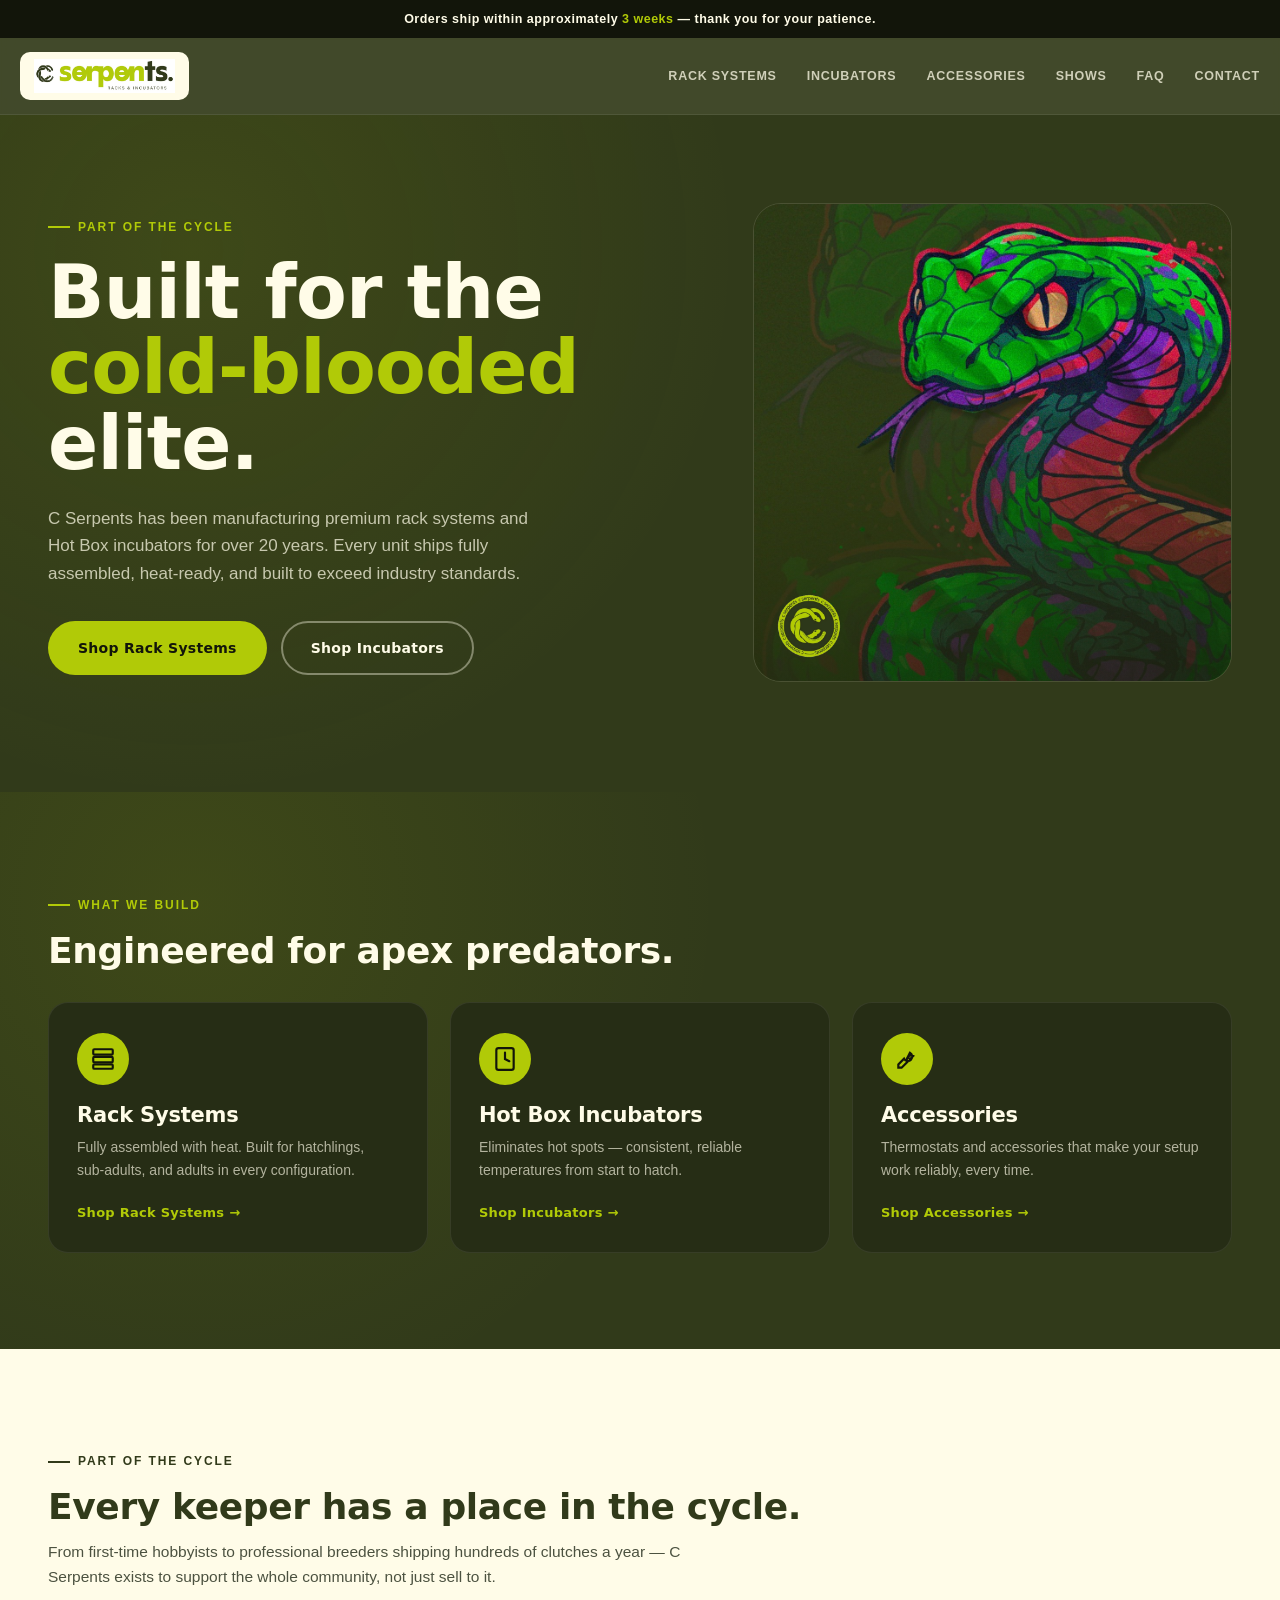
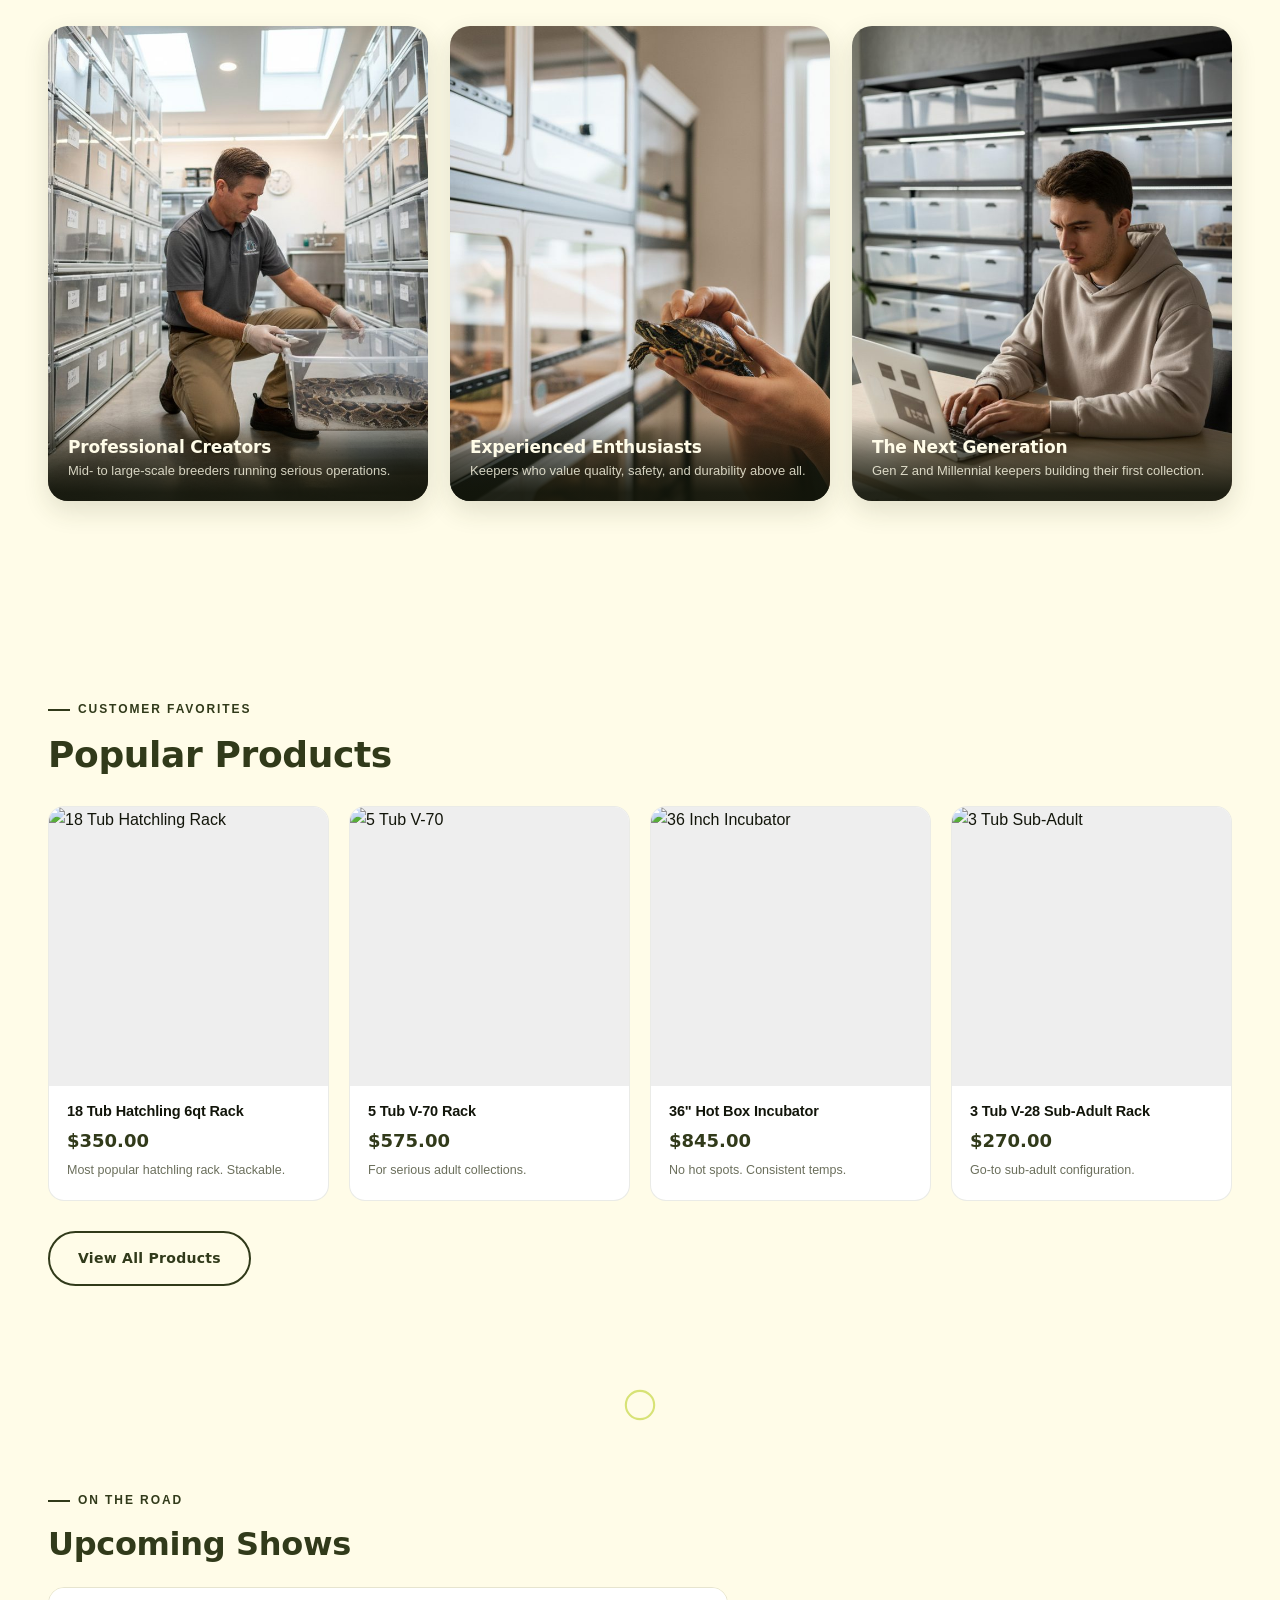
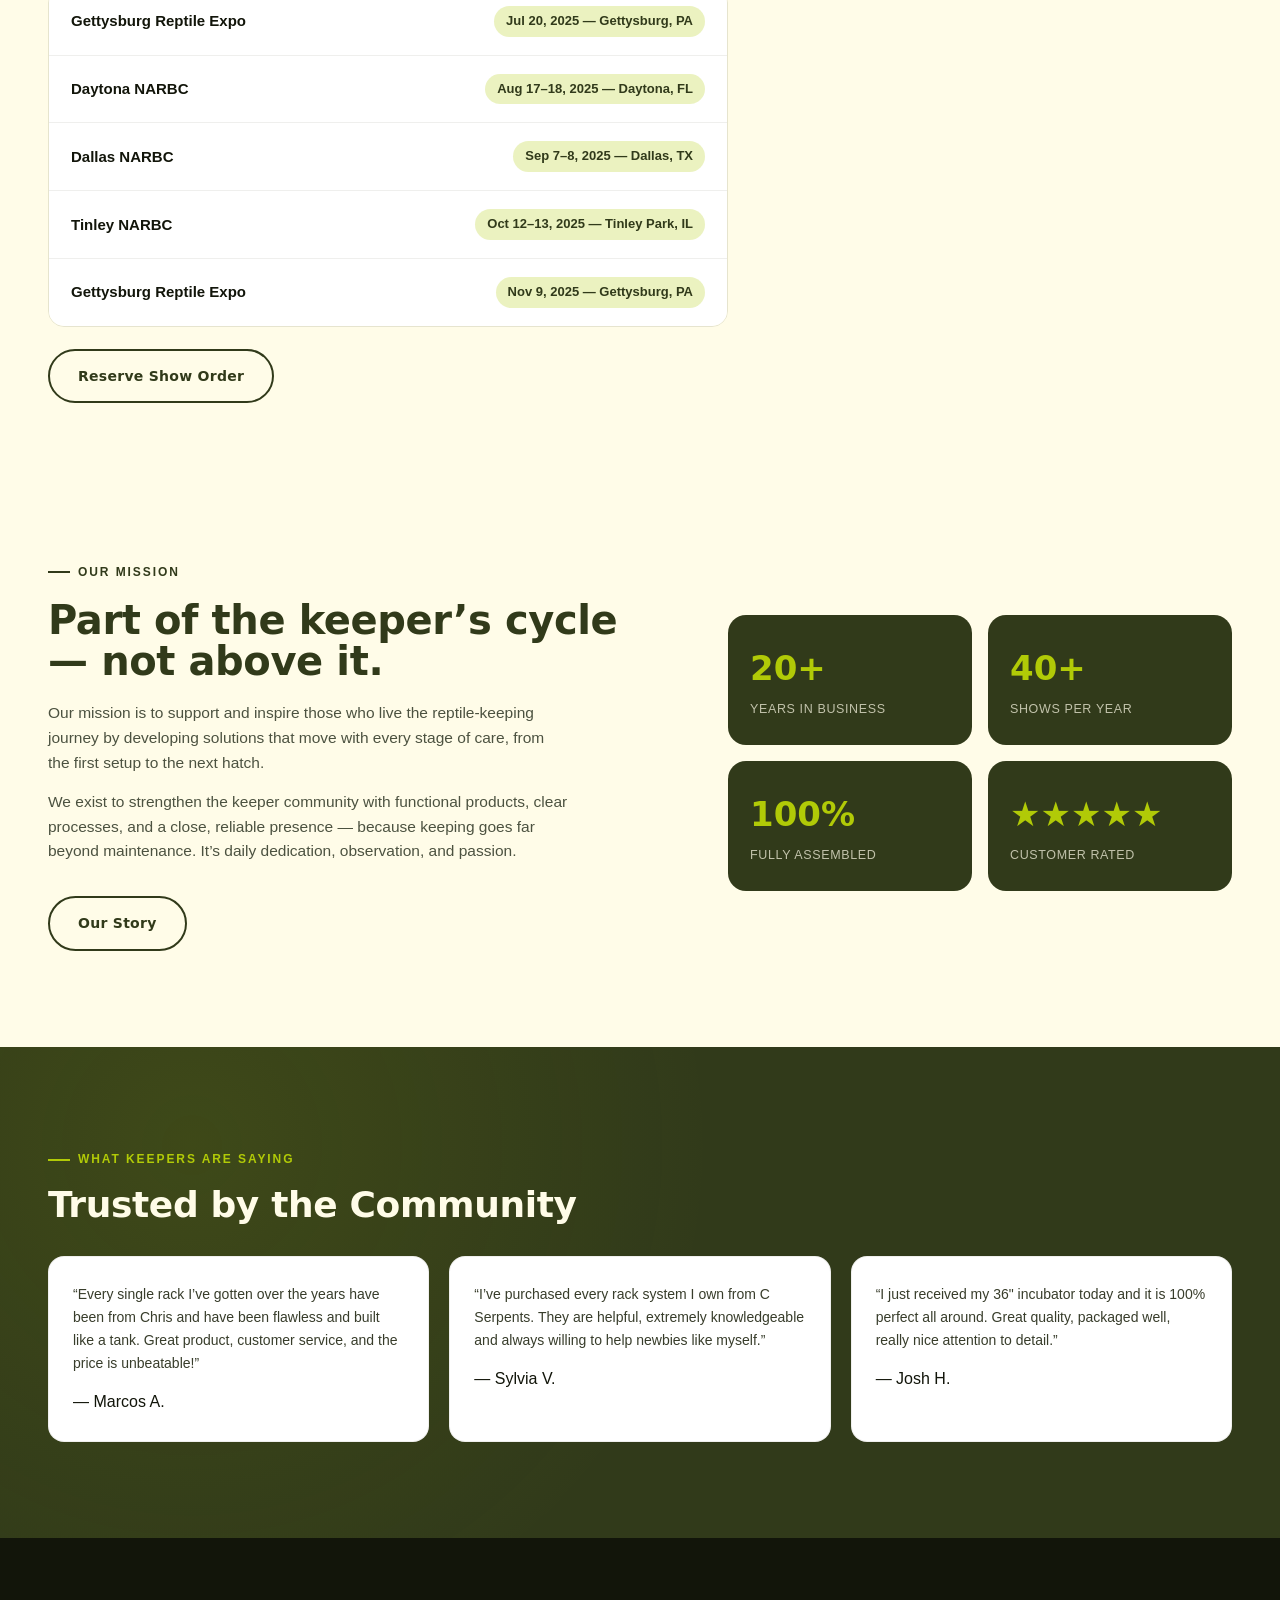
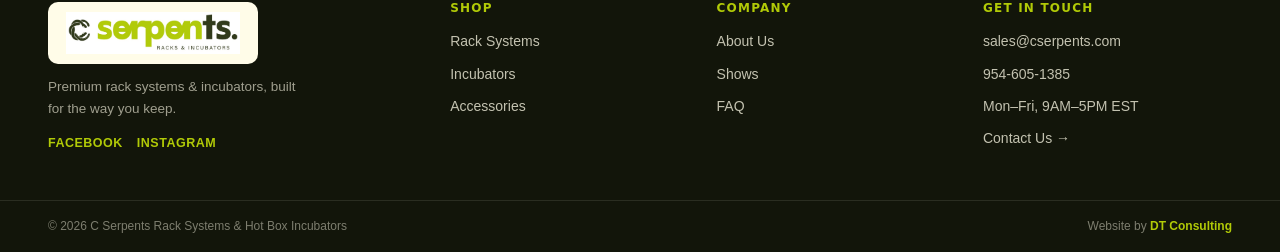
==== commit 404e4b54: "Update index.html" ====
--- a/cserpents-site/index.html
+++ b/cserpents-site/index.html
@@ -86,6 +86,38 @@
   </div>
 </section>
 
+<!-- ================= COMMUNITY ================= -->
+<section class="section community-section">
+  <div class="container">
+    <span class="eyebrow on-light">Part of the Cycle</span>
+    <h2 class="fade-up" style="font-size:clamp(24px,3vw,36px); color:var(--deep); margin-bottom:14px;">Every keeper has a place in the cycle.</h2>
+    <p style="color:#4c5240; font-size:15.5px; max-width:640px; margin-bottom:36px;">From first-time hobbyists to professional breeders shipping hundreds of clutches a year &mdash; C Serpents exists to support the whole community, not just sell to it.</p>
+    <div class="community-grid">
+      <div class="community-card fade-up">
+        <img src="images/lifestyle-breeder.jpg" alt="Professional reptile breeder inspecting a rack system">
+        <div class="community-card-text">
+          <h4>Professional Creators</h4>
+          <p>Mid&#8209; to large&#8209;scale breeders running serious operations.</p>
+        </div>
+      </div>
+      <div class="community-card fade-up">
+        <img src="images/lifestyle-enthusiast.jpg" alt="Experienced reptile enthusiast handling a turtle">
+        <div class="community-card-text">
+          <h4>Experienced Enthusiasts</h4>
+          <p>Keepers who value quality, safety, and durability above all.</p>
+        </div>
+      </div>
+      <div class="community-card fade-up">
+        <img src="images/lifestyle-genz.jpg" alt="Young reptile keeper working alongside his rack system">
+        <div class="community-card-text">
+          <h4>The Next Generation</h4>
+          <p>Gen Z and Millennial keepers building their first collection.</p>
+        </div>
+      </div>
+    </div>
+  </div>
+</section>
+
 <!-- ================= POPULAR PRODUCTS ================= -->
 <section class="section">
   <div class="container">
--- a/cserpents-site/css/redesign.css
+++ b/cserpents-site/css/redesign.css
@@ -5,6 +5,64 @@
    ========================================================================== */
 
 *, *::before, *::after { box-sizing: border-box; margin: 0; padding: 0; }
+
+/* ── official brand fonts (self-hosted, provided by client) ── */
+@font-face {
+  font-family: 'Mary Goods';
+  src: url('fonts/MaryGoods-Regular.woff2') format('woff2');
+  font-weight: 400 800;
+  font-style: normal;
+  font-display: swap;
+}
+@font-face {
+  font-family: 'Juturu';
+  src: url('fonts/Juturu-Extralight.woff2') format('woff2');
+  font-weight: 200;
+  font-style: normal;
+  font-display: swap;
+}
+@font-face {
+  font-family: 'Juturu';
+  src: url('fonts/Juturu-Light.woff2') format('woff2');
+  font-weight: 300;
+  font-style: normal;
+  font-display: swap;
+}
+@font-face {
+  font-family: 'Juturu';
+  src: url('fonts/Juturu-Regular.woff2') format('woff2');
+  font-weight: 400;
+  font-style: normal;
+  font-display: swap;
+}
+@font-face {
+  font-family: 'Juturu';
+  src: url('fonts/Juturu-Medium.woff2') format('woff2');
+  font-weight: 500;
+  font-style: normal;
+  font-display: swap;
+}
+@font-face {
+  font-family: 'Juturu';
+  src: url('fonts/Juturu-Bold.woff2') format('woff2');
+  font-weight: 700;
+  font-style: normal;
+  font-display: swap;
+}
+@font-face {
+  font-family: 'Juturu';
+  src: url('fonts/Juturu-Extrabold.woff2') format('woff2');
+  font-weight: 800;
+  font-style: normal;
+  font-display: swap;
+}
+@font-face {
+  font-family: 'Juturu';
+  src: url('fonts/Juturu-Black.woff2') format('woff2');
+  font-weight: 900;
+  font-style: normal;
+  font-display: swap;
+}
 
 :root {
   --deep:    #313A1A;
@@ -18,8 +76,8 @@
   --white:   #ffffff;
   --ink:     #12150a;
 
-  --font-display: 'Baloo 2', system-ui, sans-serif;
-  --font-body: 'Plus Jakarta Sans', -apple-system, sans-serif;
+  --font-display: 'Mary Goods', 'Juturu', system-ui, sans-serif;
+  --font-body: 'Juturu', -apple-system, sans-serif;
 
   --container: 1240px;
 }
@@ -74,8 +132,10 @@
   background-color: var(--deep);
   background-image:
     radial-gradient(circle at 15% 20%, rgba(177,202,7,0.10), transparent 45%),
-    url("data:image/svg+xml,%3Csvg xmlns='http://www.w3.org/2000/svg' width='140' height='140' viewBox='0 0 140 140'%3E%3Cg fill='none' stroke='%23ffffff' stroke-opacity='0.05' stroke-width='2'%3E%3Cpath d='M20 70c0-16 13-29 29-29s29 13 29 29-13 29-29 29'/%3E%3Cpath d='M110 30c11 0 20 9 20 20s-9 20-20 20'/%3E%3Ccircle cx='110' cy='30' r='3'/%3E%3C/g%3E%3C/svg%3E");
-  background-size: auto, 140px 140px;
+    url("images/scale-pattern.jpg");
+  background-blend-mode: normal, multiply;
+  background-size: auto, 340px 340px;
+  background-repeat: repeat, repeat;
 }
 
 /* ── coil badge, the recurring signature mark ── */
@@ -131,6 +191,19 @@
 .rd .brand-name .dot { color: var(--acid); }
 .rd .brand-tag { font-size: 9px; font-weight: 600; letter-spacing: 0.18em; text-transform: uppercase; color: var(--acid); margin-top: 1px; }
 
+/* ── official horizontal logo lockup (single approved asset, never rebuilt from text) ── */
+.rd .logo-chip {
+  background: var(--ivory);
+  border-radius: 10px;
+  padding: 7px 14px;
+  display: inline-flex;
+  align-items: center;
+  line-height: 0;
+}
+.rd .logo-chip img { height: 34px; width: auto; display: block; }
+.rd .site-footer .logo-chip { padding: 10px 18px; }
+.rd .site-footer .logo-chip img { height: 42px; }
+
 .rd .main-nav { display: flex; gap: 30px; align-items: center; }
 .rd .main-nav a {
   font-size: 12.5px; font-weight: 600;
@@ -327,6 +400,8 @@
   .rd .footer-inner { grid-template-columns: 1fr; }
   .rd .testi-grid { grid-template-columns: 1fr; }
   .rd .section { padding: 64px 0; }
+  .rd .show-item { flex-wrap: wrap; gap: 8px; }
+  .rd .show-date { white-space: normal; }
 }
 
 /* ==========================================================================
@@ -381,7 +456,7 @@
 .rd .order-form.open { display: block; animation: fadeIn 0.3s ease; }
 .rd .order-form form { display: flex; flex-direction: column; gap: 8px; }
 .rd .order-form input, .rd .order-form textarea {
-  font-family: var(--font-body); font-size: 13px; padding: 9px 12px;
+  width: 100%; font-family: var(--font-body); font-size: 13px; padding: 9px 12px;
   border: 1px solid rgba(49,58,26,0.18); border-radius: 8px; background: var(--ivory);
   color: var(--ink); resize: vertical;
 }
@@ -459,3 +534,28 @@
   .rd .about-inner { grid-template-columns: 1fr; }
   .rd .contact-grid { grid-template-columns: 1fr; }
 }
+
+/* ── community section (home) ── */
+.rd .community-grid { display: grid; grid-template-columns: repeat(3, 1fr); gap: 22px; }
+.rd .community-card {
+  position: relative;
+  border-radius: 20px;
+  overflow: hidden;
+  aspect-ratio: 4 / 5;
+  box-shadow: 0 10px 26px rgba(49,58,26,0.14);
+  transition: transform 0.25s ease, box-shadow 0.25s ease;
+}
+.rd .community-card:hover { transform: translateY(-6px); box-shadow: 0 18px 34px rgba(49,58,26,0.22); }
+.rd .community-card img { width: 100%; height: 100%; object-fit: cover; }
+.rd .community-card-text {
+  position: absolute; left: 0; right: 0; bottom: 0;
+  padding: 22px 20px 20px;
+  background: linear-gradient(0deg, rgba(18,21,10,0.92) 10%, rgba(18,21,10,0.55) 55%, transparent 100%);
+}
+.rd .community-card-text h4 { font-size: 17px; color: var(--ivory); margin-bottom: 5px; }
+.rd .community-card-text p { font-size: 13px; color: rgba(255,252,232,0.8); line-height: 1.5; margin: 0; }
+
+@media (max-width: 860px) {
+  .rd .community-grid { grid-template-columns: 1fr; }
+  .rd .community-card { aspect-ratio: 16 / 10; }
+}
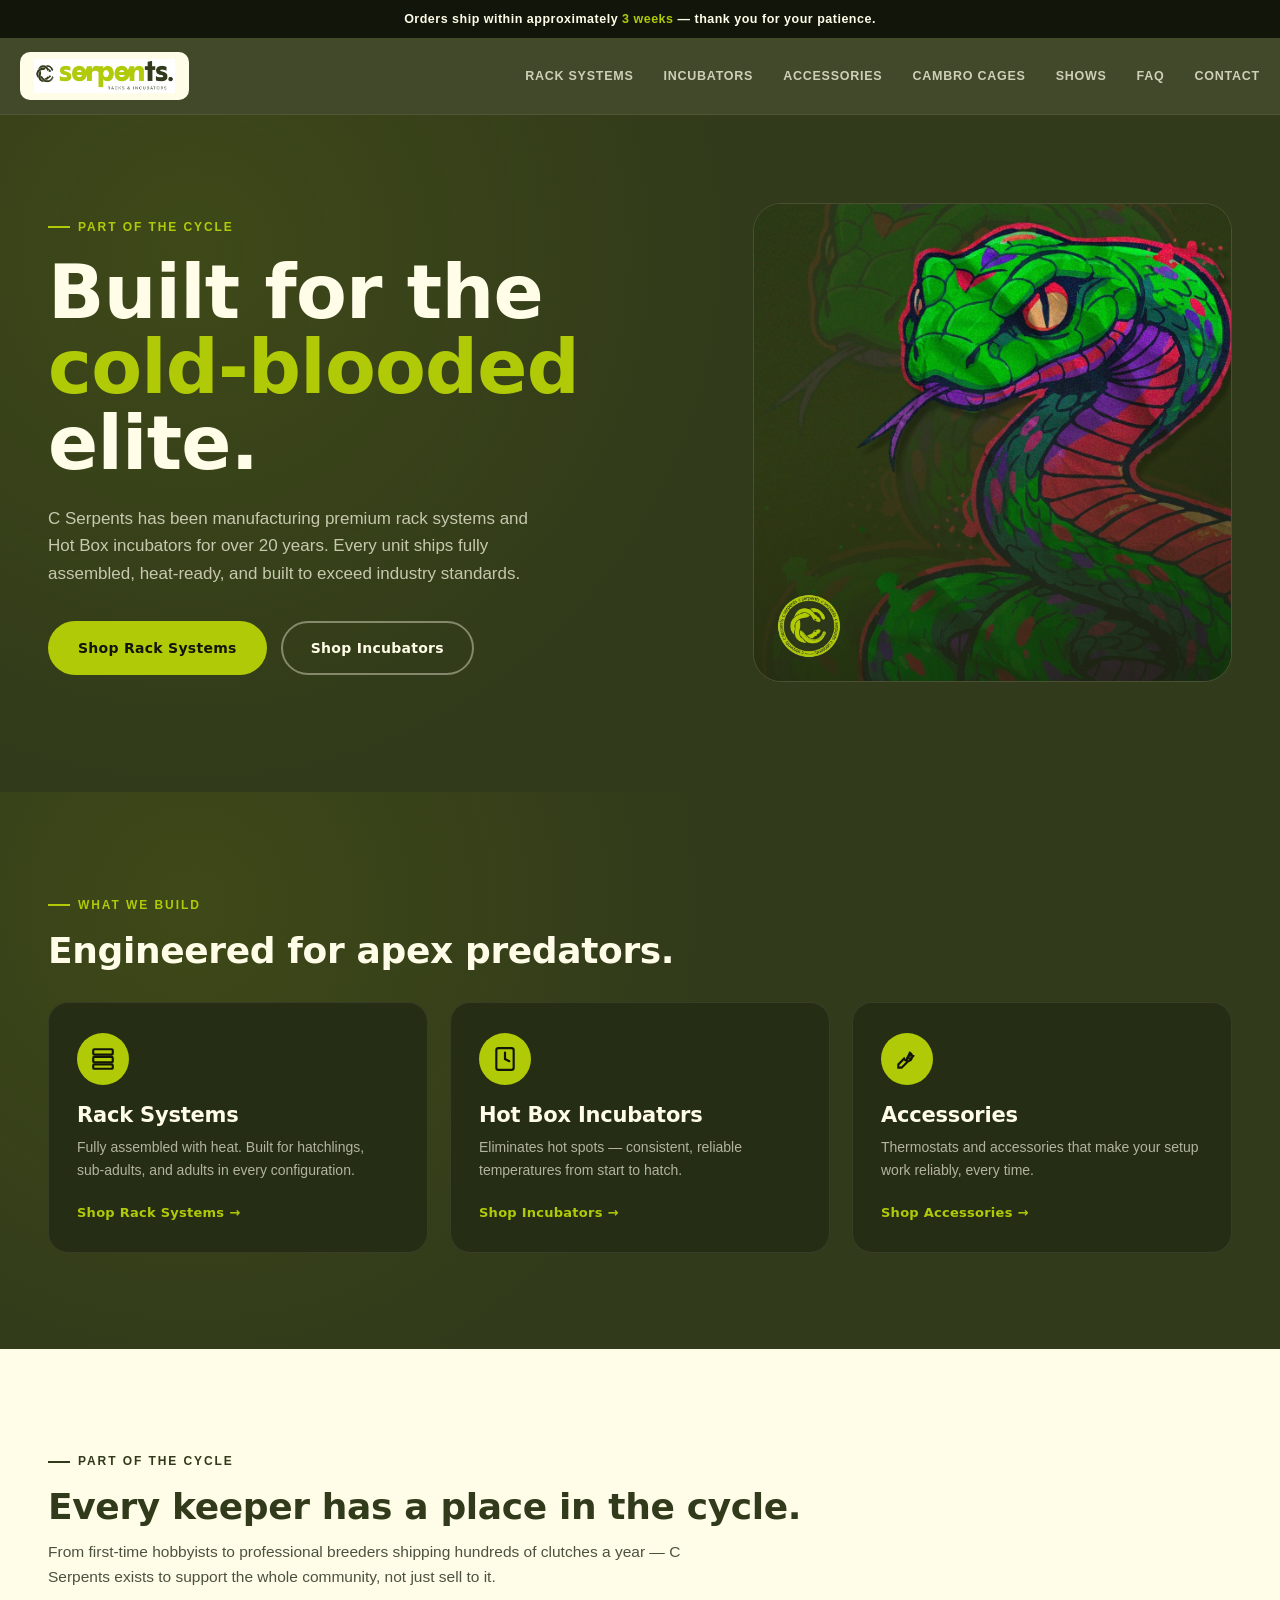
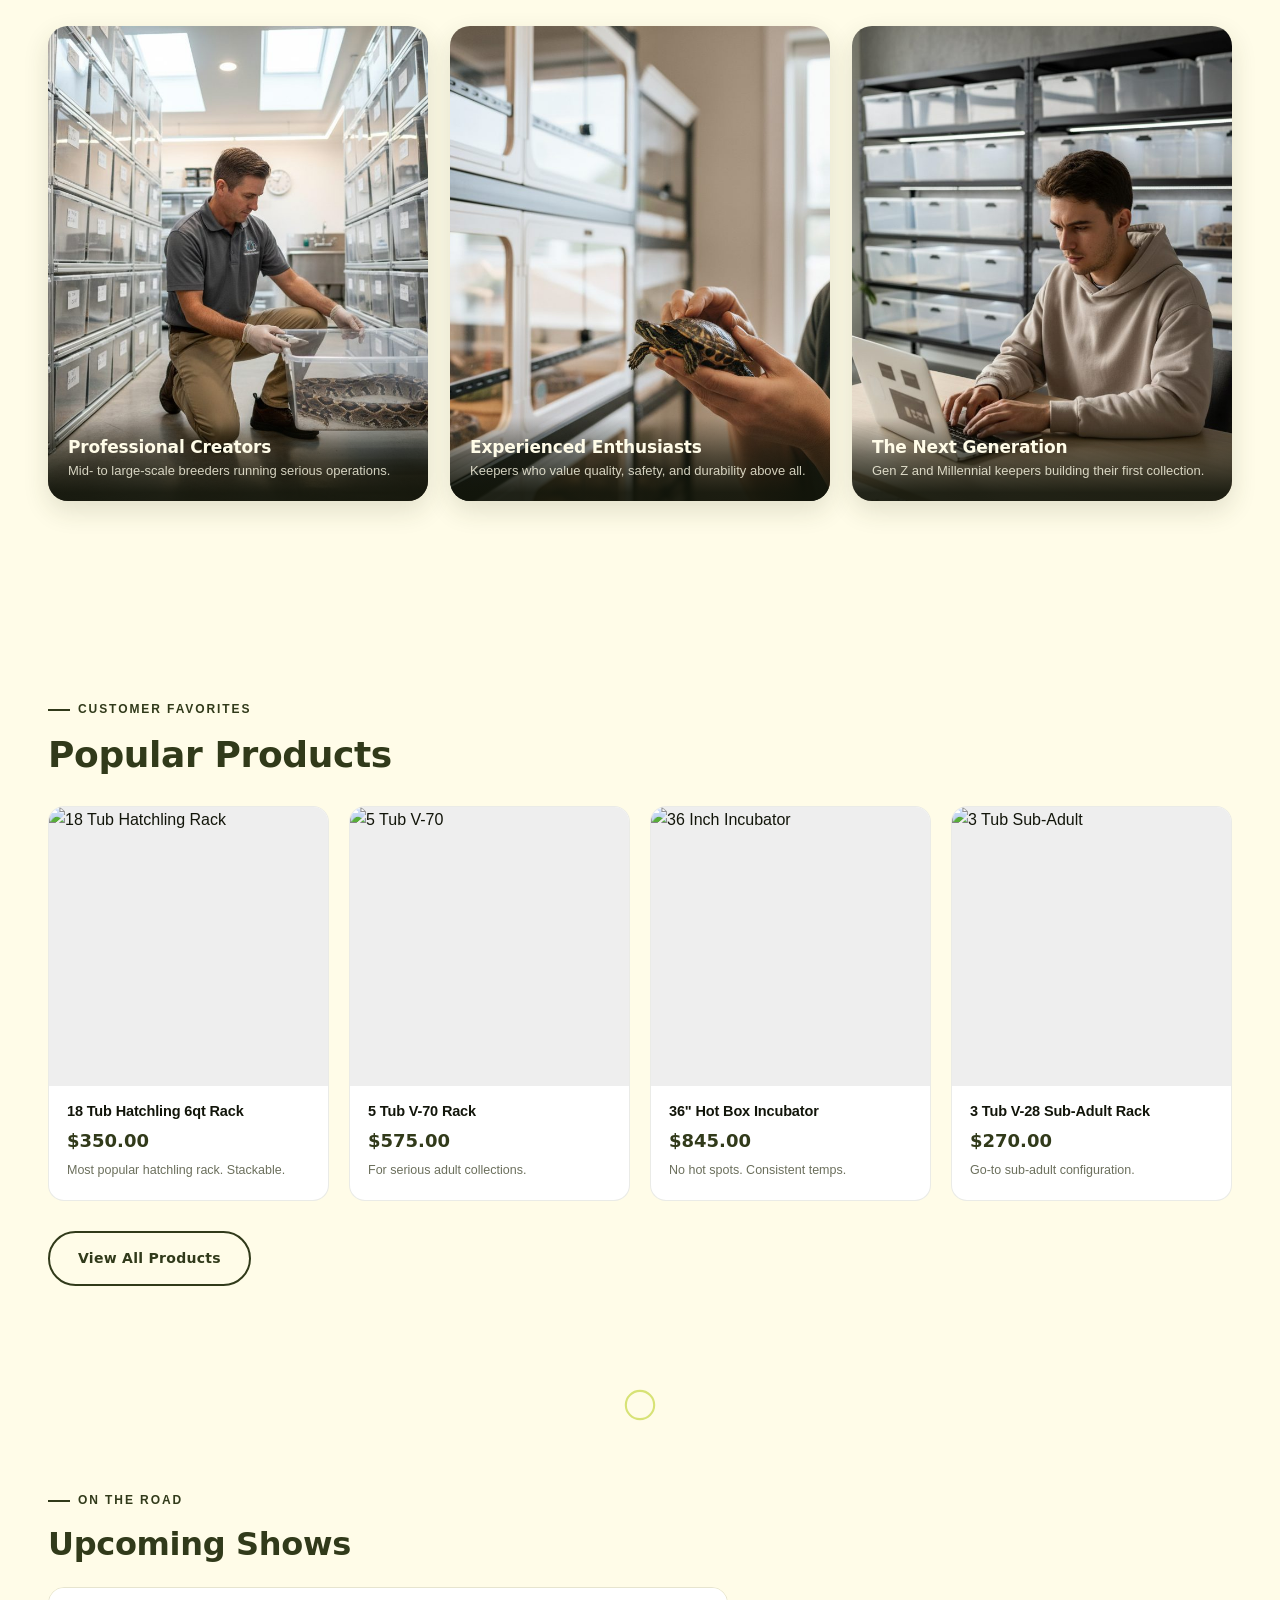
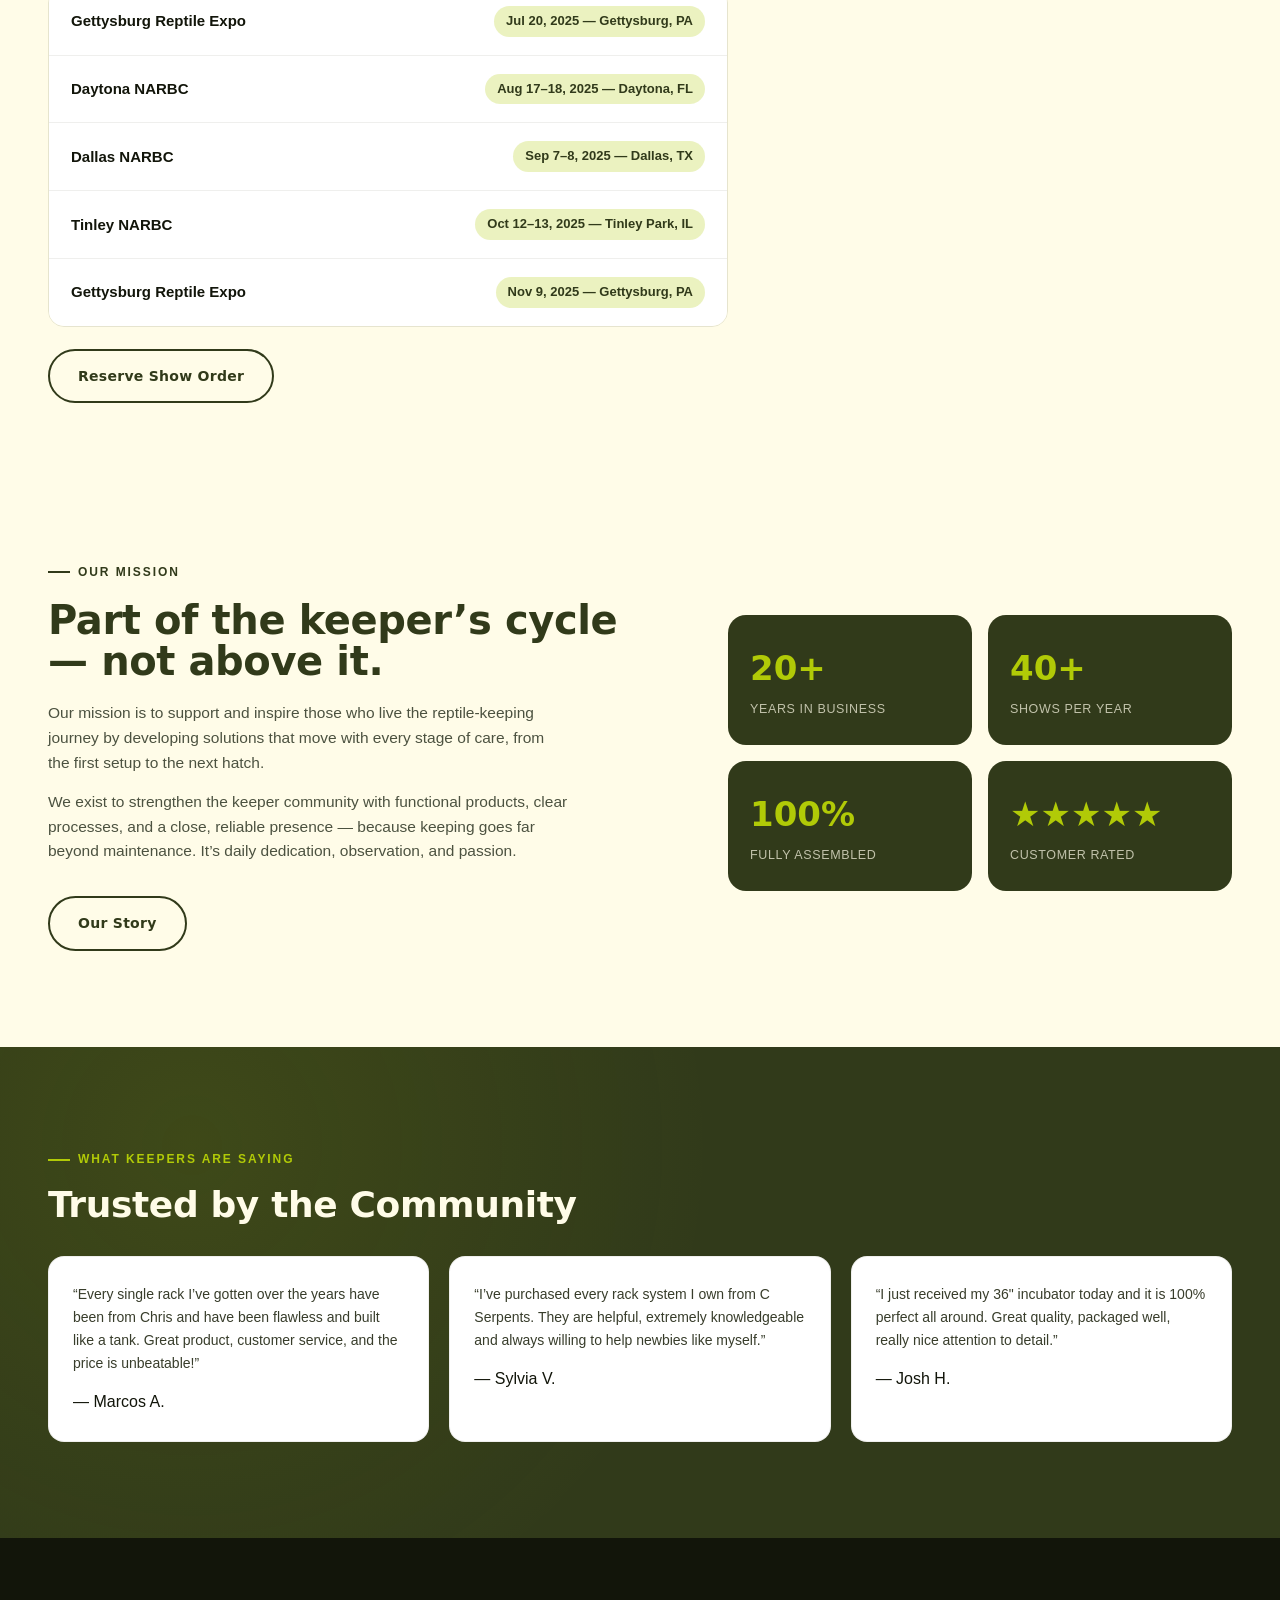
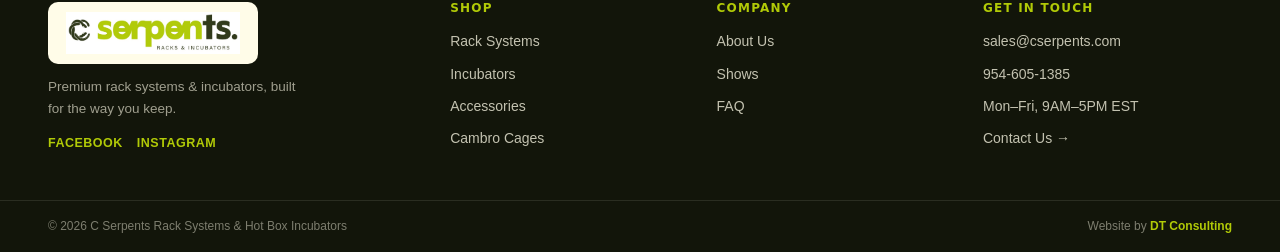
==== commit 6958b641: "Update index.html" ====
--- a/cserpents-site/index.html
+++ b/cserpents-site/index.html
@@ -9,6 +9,16 @@
 <title>C Serpents Rack Systems & Hot Box Incubators</title>
 <meta name="description" content="Premium rack systems, Hot Box incubators and accessories for reptile keepers and breeders. Engineered for the cold-blooded elite.">
 <link rel="stylesheet" href="css/redesign.css">
+<link rel="icon" href="/favicon.ico" sizes="any">
+<link rel="icon" type="image/png" sizes="32x32" href="images/favicon-32.png">
+<link rel="icon" type="image/png" sizes="16x16" href="images/favicon-16.png">
+<link rel="apple-touch-icon" sizes="180x180" href="images/favicon-180.png">
+<meta property="og:type" content="website">
+<meta property="og:title" content="C Serpents Rack Systems & Hot Box Incubators">
+<meta property="og:description" content="Premium rack systems, Hot Box incubators and accessories for reptile keepers and breeders. Engineered for the cold-blooded elite.">
+<meta property="og:image" content="https://cserpents-site.vercel.app/images/logo-horizontal.png">
+<meta property="og:url" content="https://cserpents-site.vercel.app/">
+<meta name="twitter:card" content="summary_large_image">
 </head>
 <body class="rd">
 
@@ -23,6 +33,7 @@
       <a href="rack-systems.html">Rack Systems</a>
       <a href="incubators.html">Incubators</a>
       <a href="accessories.html">Accessories</a>
+      <a href="cambro-cages.html">Cambro Cages</a>
       <a href="shows.html">Shows</a>
       <a href="faq.html">FAQ</a>
       <a href="contact.html">Contact</a>
@@ -33,6 +44,7 @@
     <a href="rack-systems.html">Rack Systems</a>
     <a href="incubators.html">Incubators</a>
     <a href="accessories.html">Accessories</a>
+    <a href="cambro-cages.html">Cambro Cages</a>
     <a href="shows.html">Shows</a>
     <a href="faq.html">FAQ</a>
     <a href="contact.html">Contact</a>
@@ -212,6 +224,7 @@
       <a href="rack-systems.html">Rack Systems</a>
       <a href="incubators.html">Incubators</a>
       <a href="accessories.html">Accessories</a>
+      <a href="cambro-cages.html">Cambro Cages</a>
     </div>
     <div class="footer-col">
       <h4>Company</h4>
--- a/cserpents-site/css/redesign.css
+++ b/cserpents-site/css/redesign.css
@@ -400,8 +400,8 @@
   .rd .footer-inner { grid-template-columns: 1fr; }
   .rd .testi-grid { grid-template-columns: 1fr; }
   .rd .section { padding: 64px 0; }
-  .rd .show-item { flex-wrap: wrap; gap: 8px; }
-  .rd .show-date { white-space: normal; }
+  .rd .show-item { flex-direction: column; align-items: flex-start; gap: 10px; }
+  .rd .show-date { white-space: normal; align-self: flex-start; }
 }
 
 /* ==========================================================================
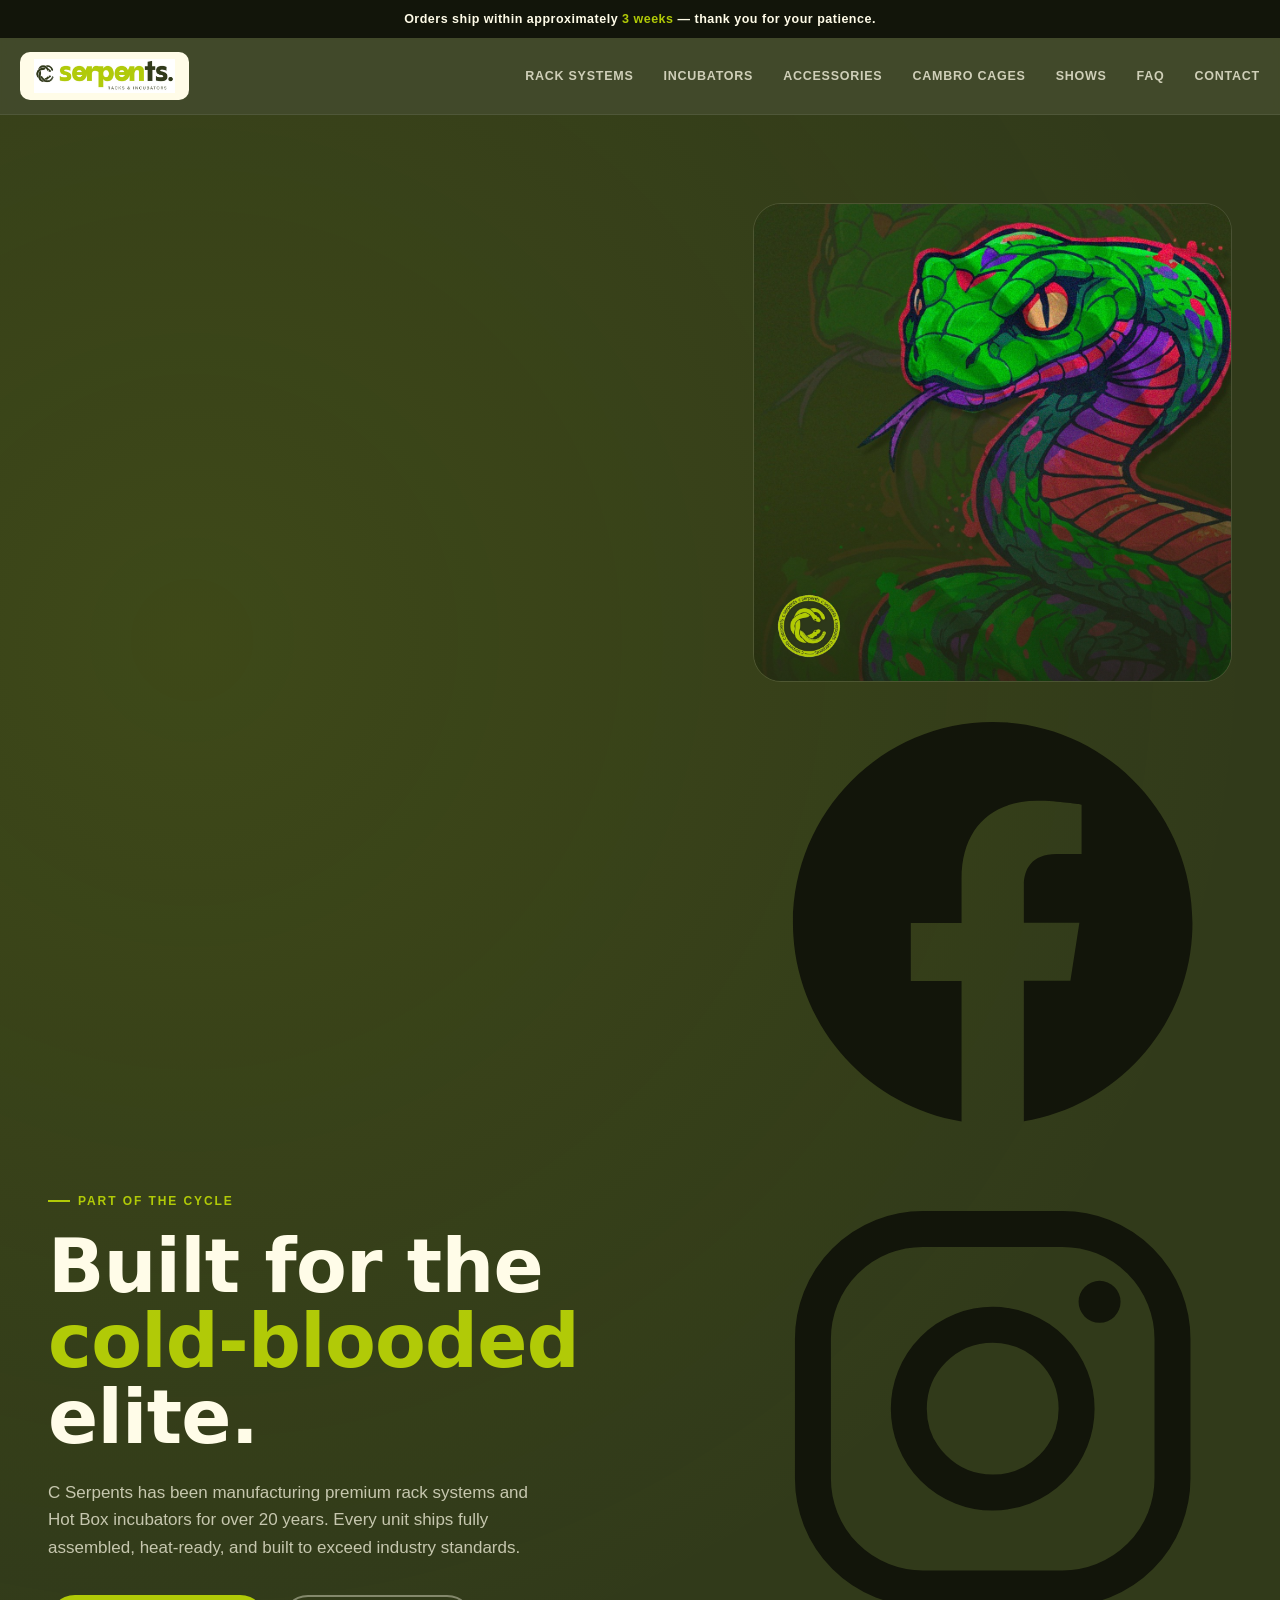
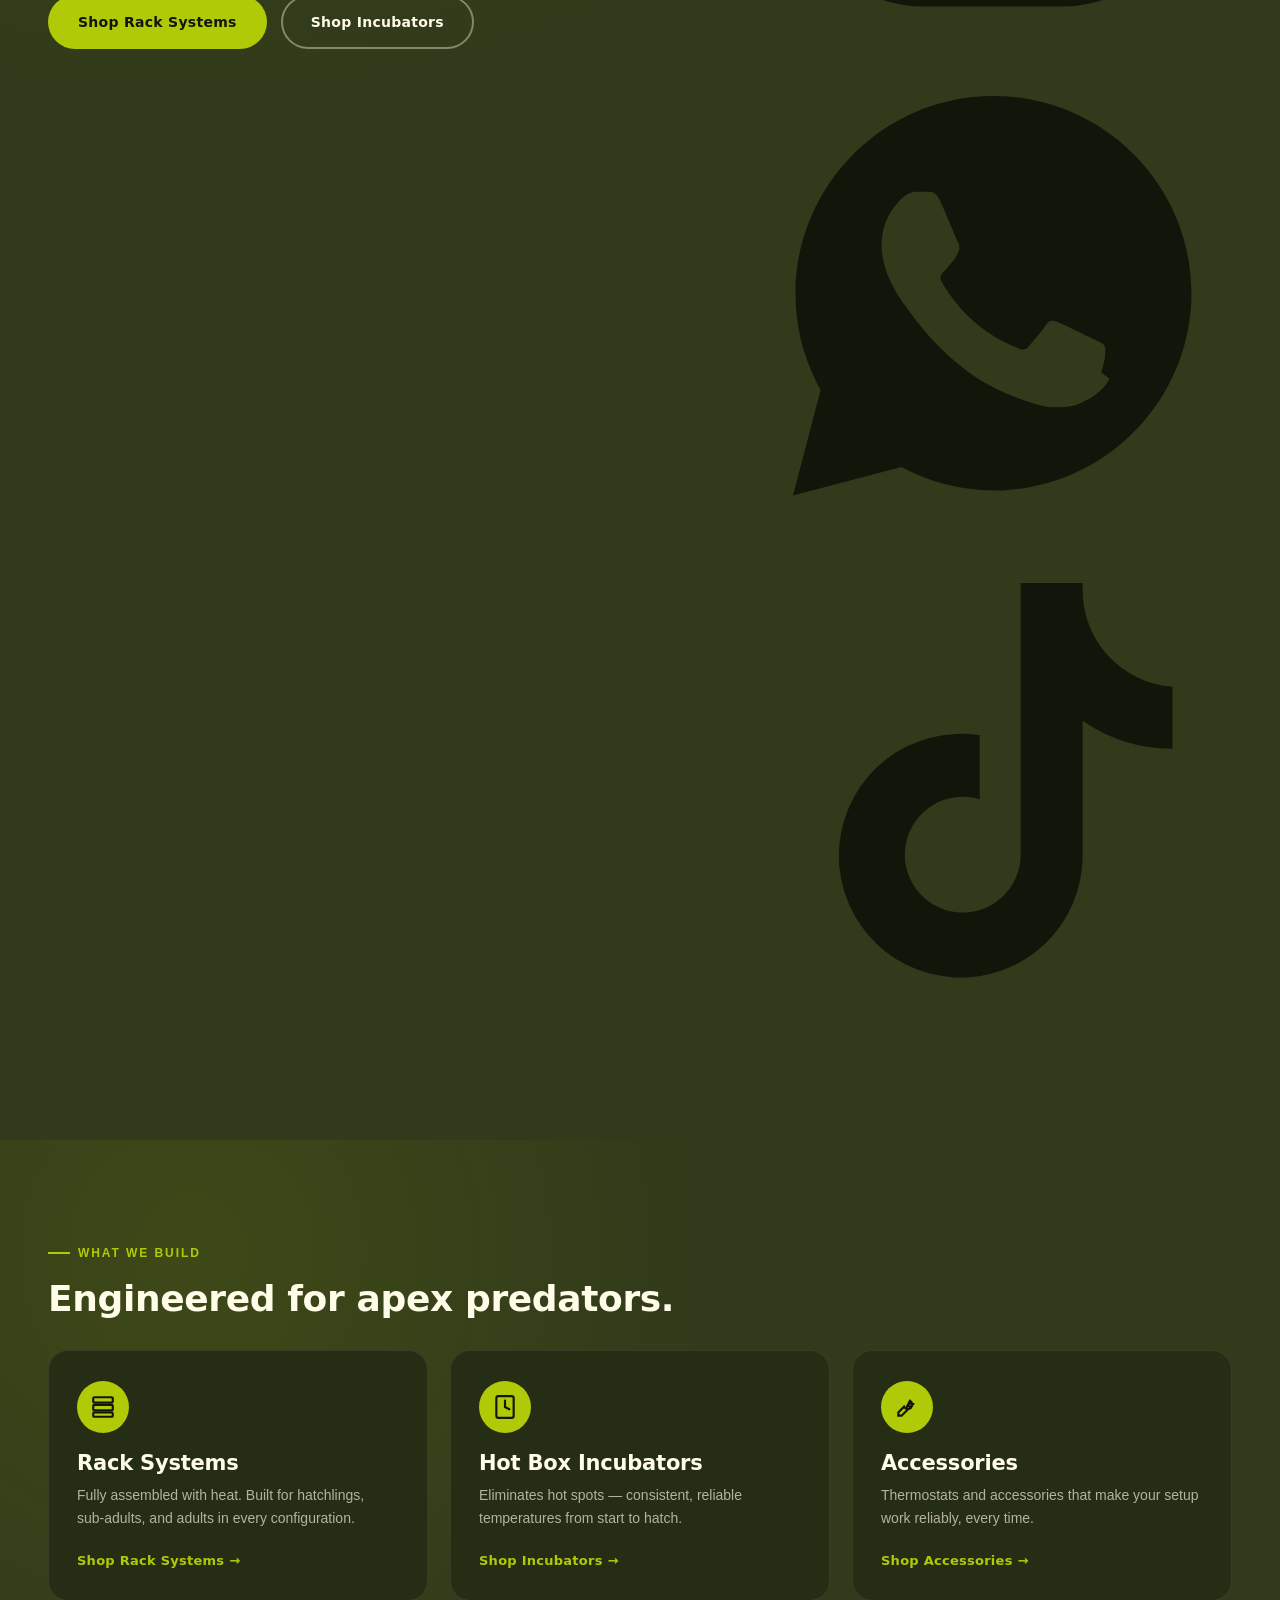
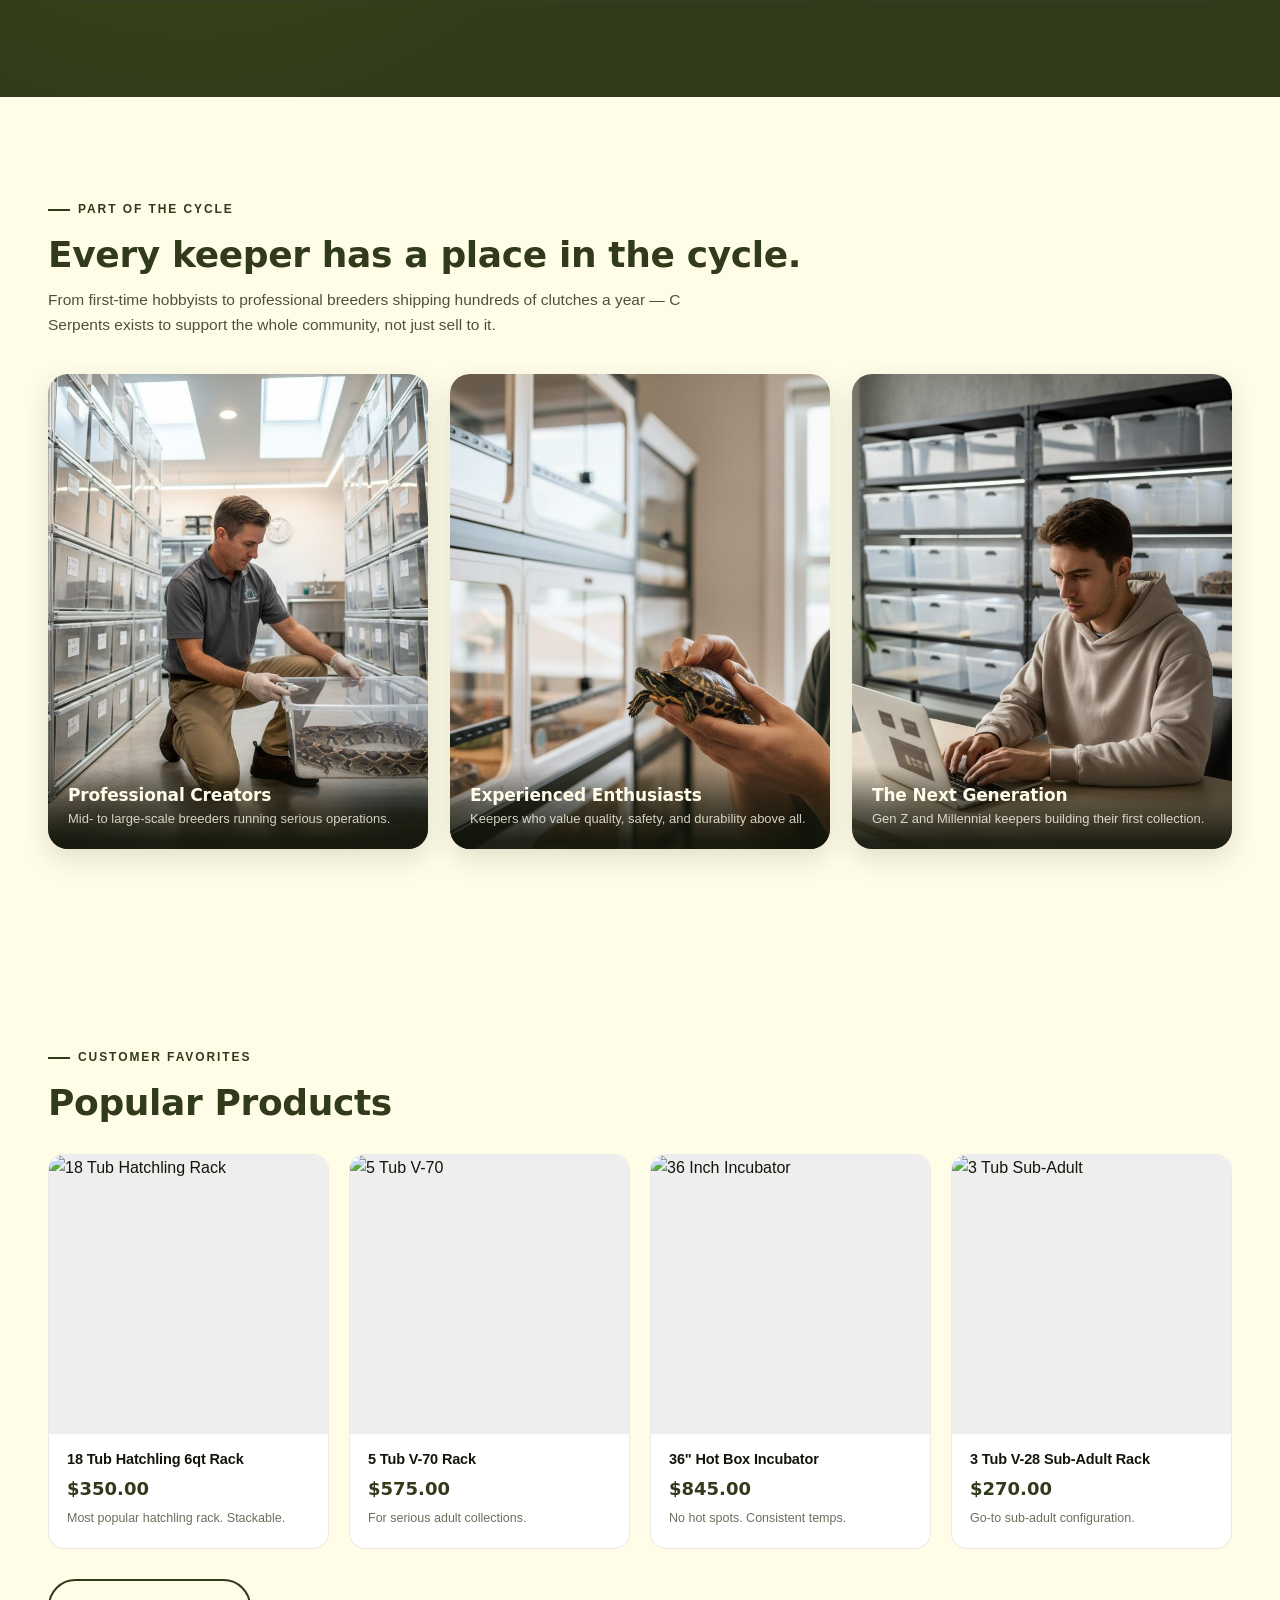
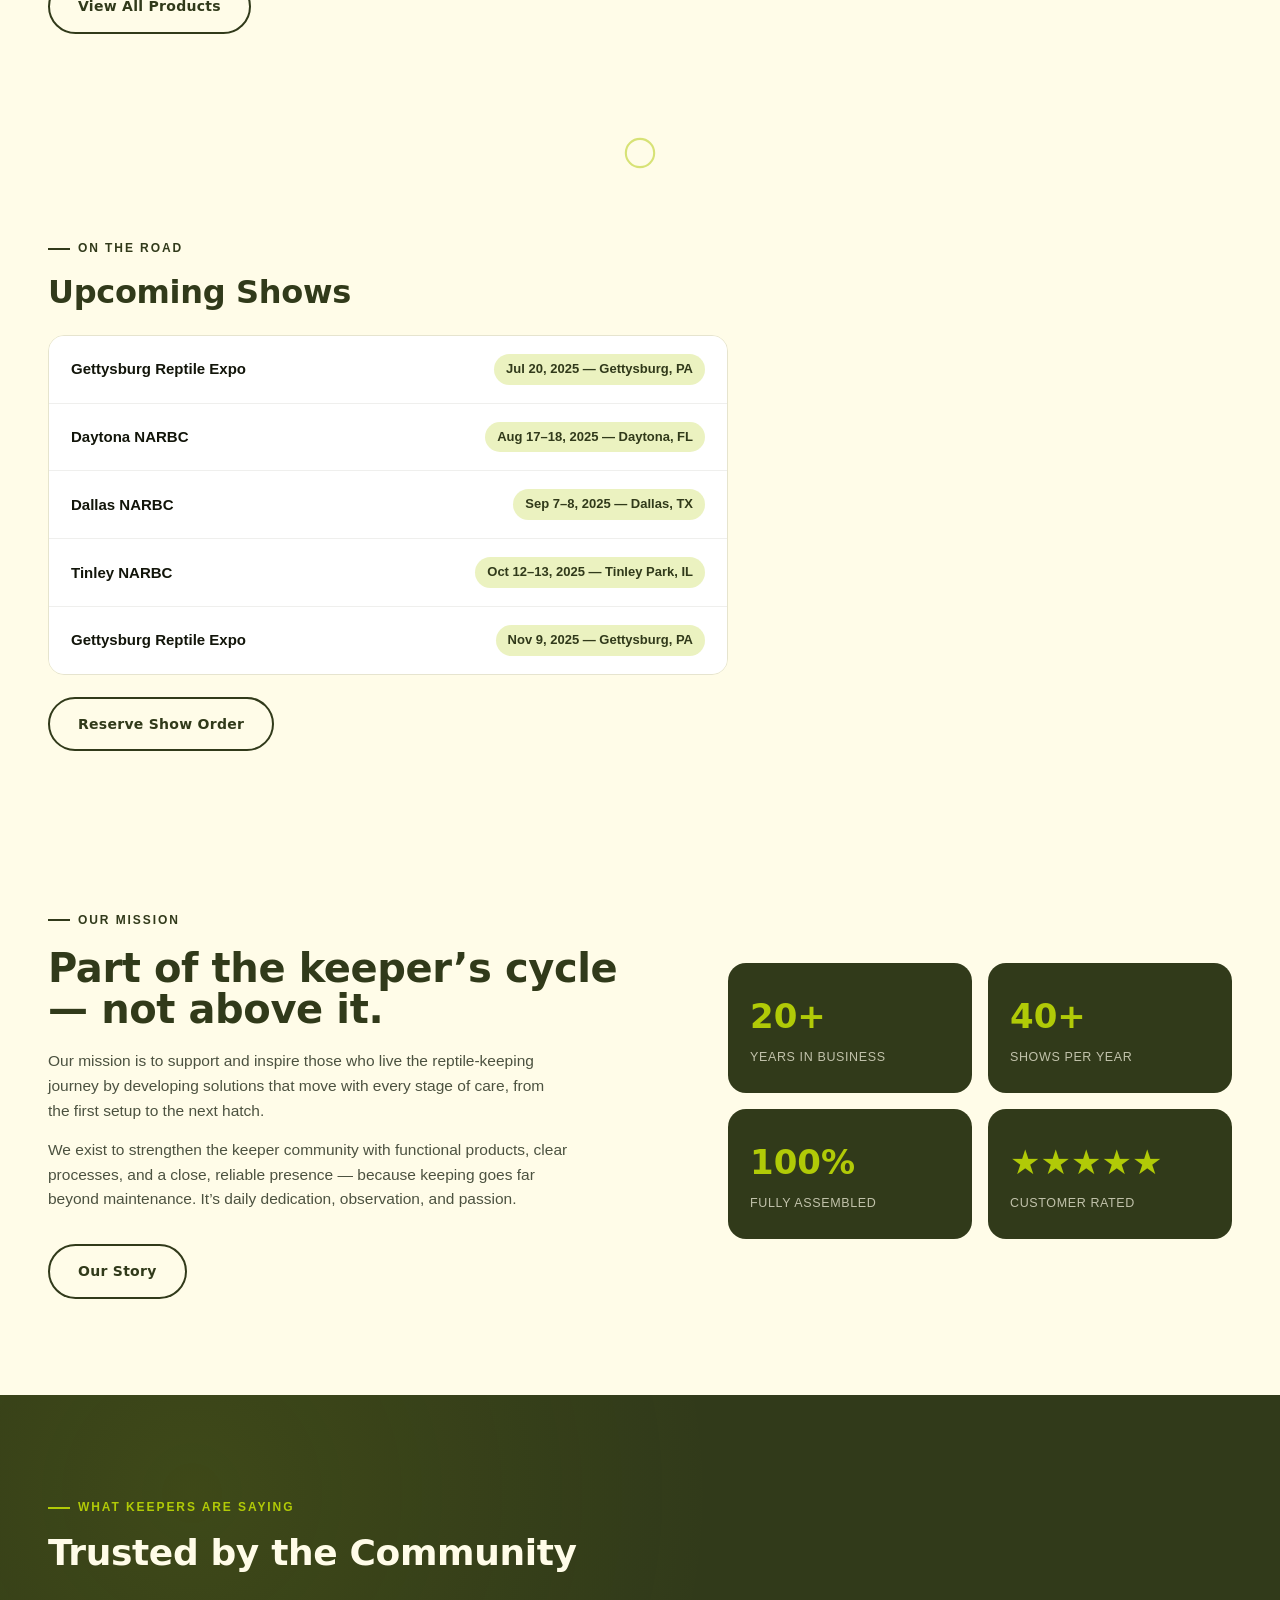
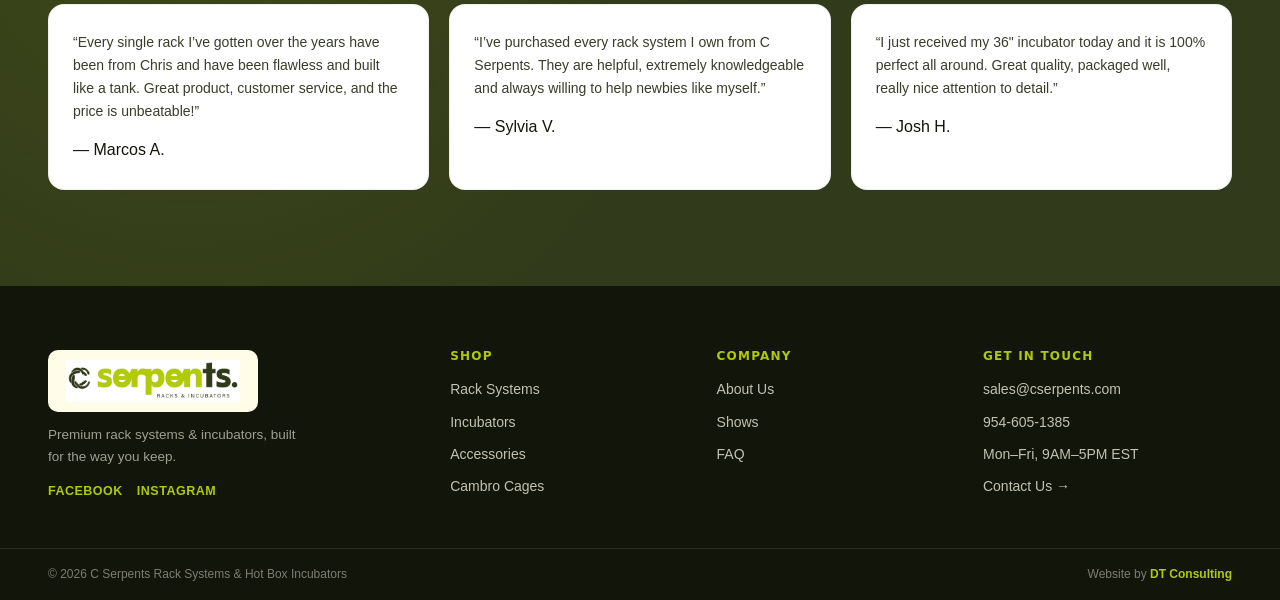
==== commit 0ae4c533: "Update index.html" ====
--- a/cserpents-site/index.html
+++ b/cserpents-site/index.html
@@ -63,9 +63,27 @@
         <a href="incubators.html" class="btn btn-ghost-light">Shop Incubators</a>
       </div>
     </div>
-    <div class="hero-visual hero-animate">
-      <img src="images/snake-illustration.jpg" alt="C Serpents brand illustration">
-      <img class="ring" src="images/logo.png" alt="">
+    <div class="hero-visual-col">
+      <div class="hero-visual hero-animate">
+        <img src="images/snake-illustration.jpg" alt="C Serpents brand illustration">
+        <img class="ring" src="images/logo.png" alt="">
+      </div>
+      <div class="social-float-row hero-animate">
+        <a class="social-float" href="https://www.facebook.com/C-Serpents-Reptiles-and-Racks-219701221396232/" target="_blank" rel="noopener" aria-label="Facebook" title="Facebook">
+          <svg viewBox="0 0 24 24" fill="currentColor"><path d="M22 12.06C22 6.51 17.52 2 12 2S2 6.51 2 12.06c0 5 3.66 9.15 8.44 9.94v-7.03H7.9v-2.91h2.54V9.85c0-2.51 1.49-3.9 3.77-3.9 1.09 0 2.24.2 2.24.2v2.46h-1.26c-1.24 0-1.63.77-1.63 1.56v1.88h2.78l-.45 2.91h-2.33v7.03C18.34 21.21 22 17.06 22 12.06z"/></svg>
+        </a>
+        <a class="social-float" href="https://www.instagram.com/cserpents/" target="_blank" rel="noopener" aria-label="Instagram" title="Instagram">
+          <svg viewBox="0 0 24 24" fill="none" stroke="currentColor" stroke-width="1.8"><rect x="3" y="3" width="18" height="18" rx="5.5"/><circle cx="12" cy="12" r="4.2"/><circle cx="17.35" cy="6.65" r="1.05" fill="currentColor" stroke="none"/></svg>
+        </a>
+        <!-- TODO: trocar href por wa.me/<numero> assim que Diego confirmar o número de WhatsApp -->
+        <a class="social-float" href="contact.html" aria-label="WhatsApp" title="WhatsApp (em breve)">
+          <svg viewBox="0 0 24 24" fill="currentColor"><path d="M12.04 2C6.58 2 2.13 6.45 2.13 11.91c0 1.75.46 3.39 1.26 4.81L2 22l5.42-1.42a9.87 9.87 0 0 0 4.62 1.17h.01c5.46 0 9.9-4.45 9.9-9.9C21.95 6.45 17.5 2 12.04 2zm5.8 14.14c-.24.68-1.4 1.31-1.93 1.39-.5.08-1.11.11-1.79-.11-.41-.13-.95-.31-1.63-.61-2.87-1.24-4.74-4.14-4.88-4.33-.14-.19-1.17-1.55-1.17-2.96 0-1.4.73-2.09 1-2.38.26-.28.57-.35.76-.35h.55c.18 0 .41-.02.63.48.24.55.81 1.9.88 2.04.07.14.11.31.02.5-.09.19-.14.31-.28.47-.14.16-.29.36-.42.48-.14.14-.28.29-.12.57.16.28.71 1.17 1.53 1.9 1.05.94 1.94 1.23 2.22 1.37.28.14.44.12.6-.07.16-.19.68-.79.86-1.06.18-.28.36-.23.6-.14.24.09 1.55.73 1.82.86.27.14.45.2.51.32.07.11.07.65-.17 1.33z"/></svg>
+        </a>
+        <!-- TODO: trocar href pelo perfil do TikTok assim que a conta for criada -->
+        <a class="social-float" href="contact.html" aria-label="TikTok" title="TikTok (em breve)">
+          <svg viewBox="0 0 24 24" fill="currentColor"><path d="M16.5 2h-3.1v13.6a2.9 2.9 0 1 1-2.05-2.77V9.63a6.1 6.1 0 1 0 5.15 6.03V8.9a7.9 7.9 0 0 0 4.5 1.4V7.2a4.85 4.85 0 0 1-4.5-4.87V2z"/></svg>
+        </a>
+      </div>
     </div>
   </div>
 </section>
